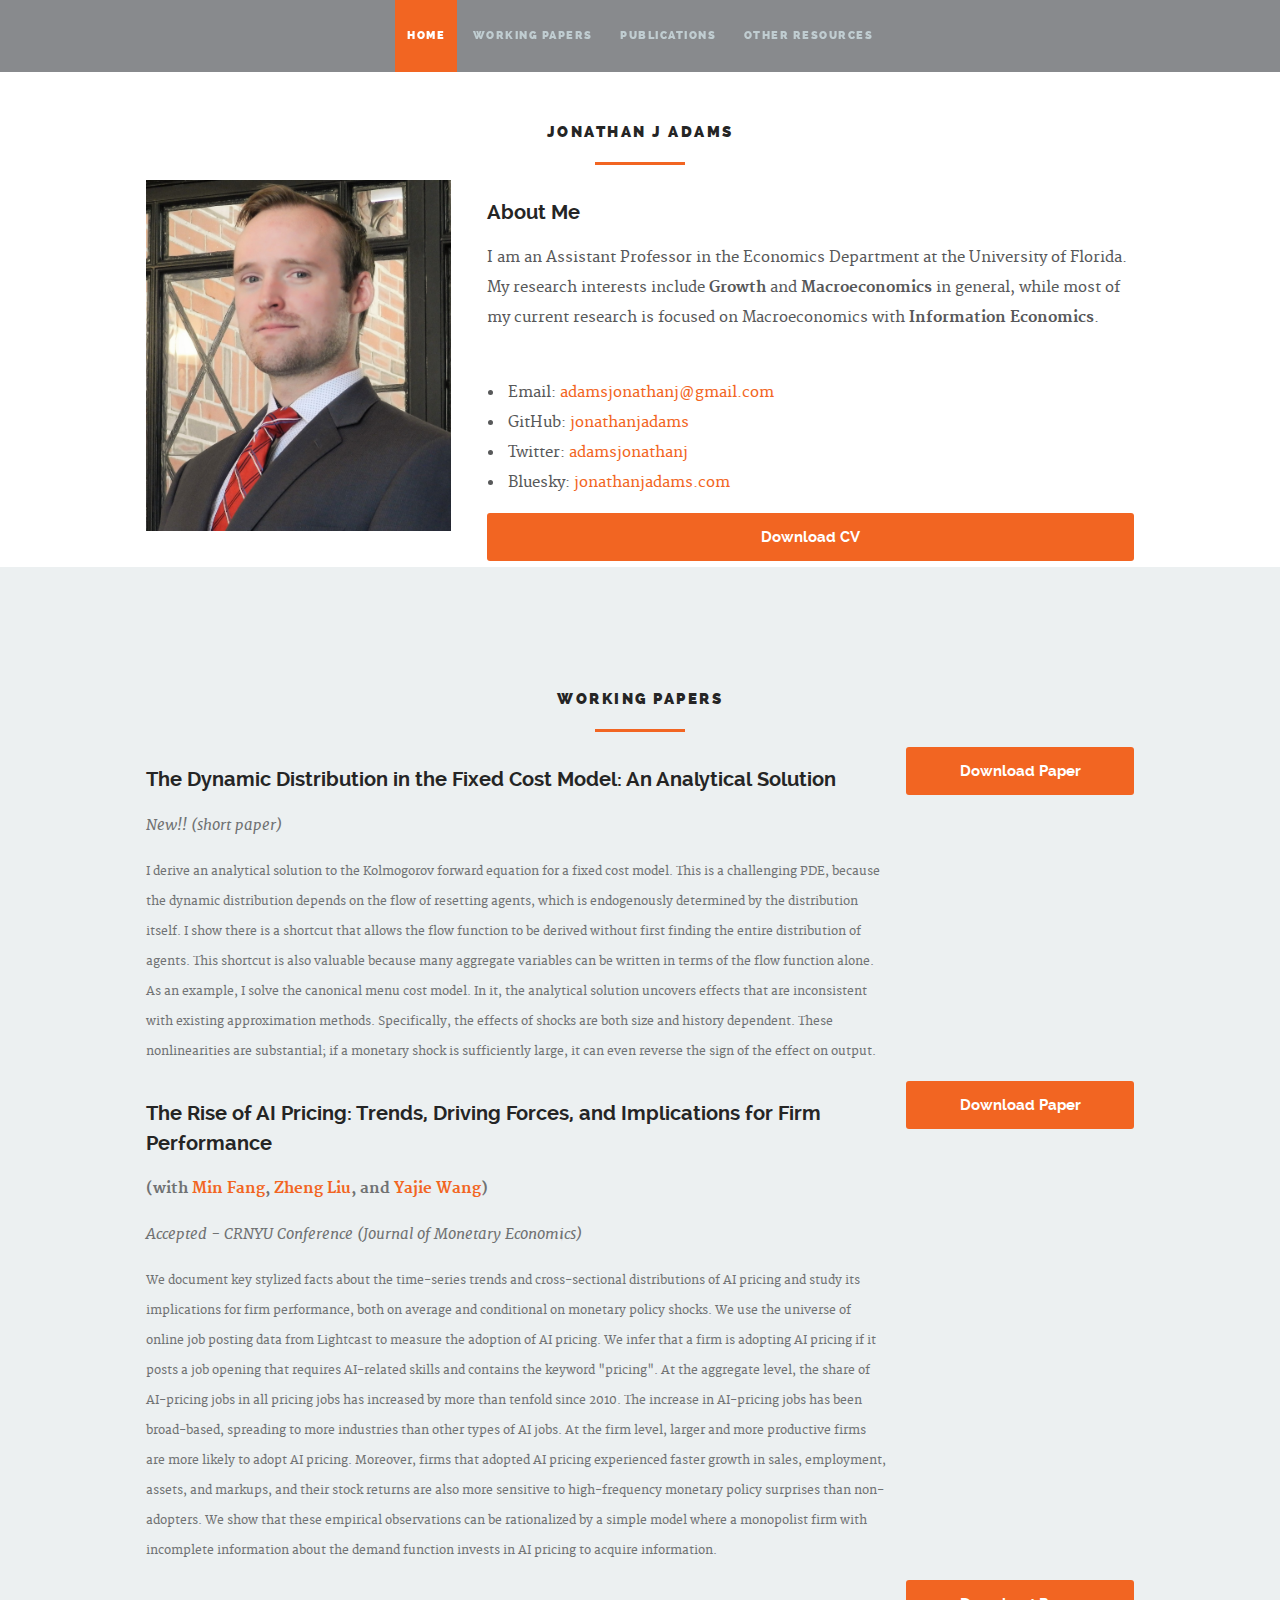
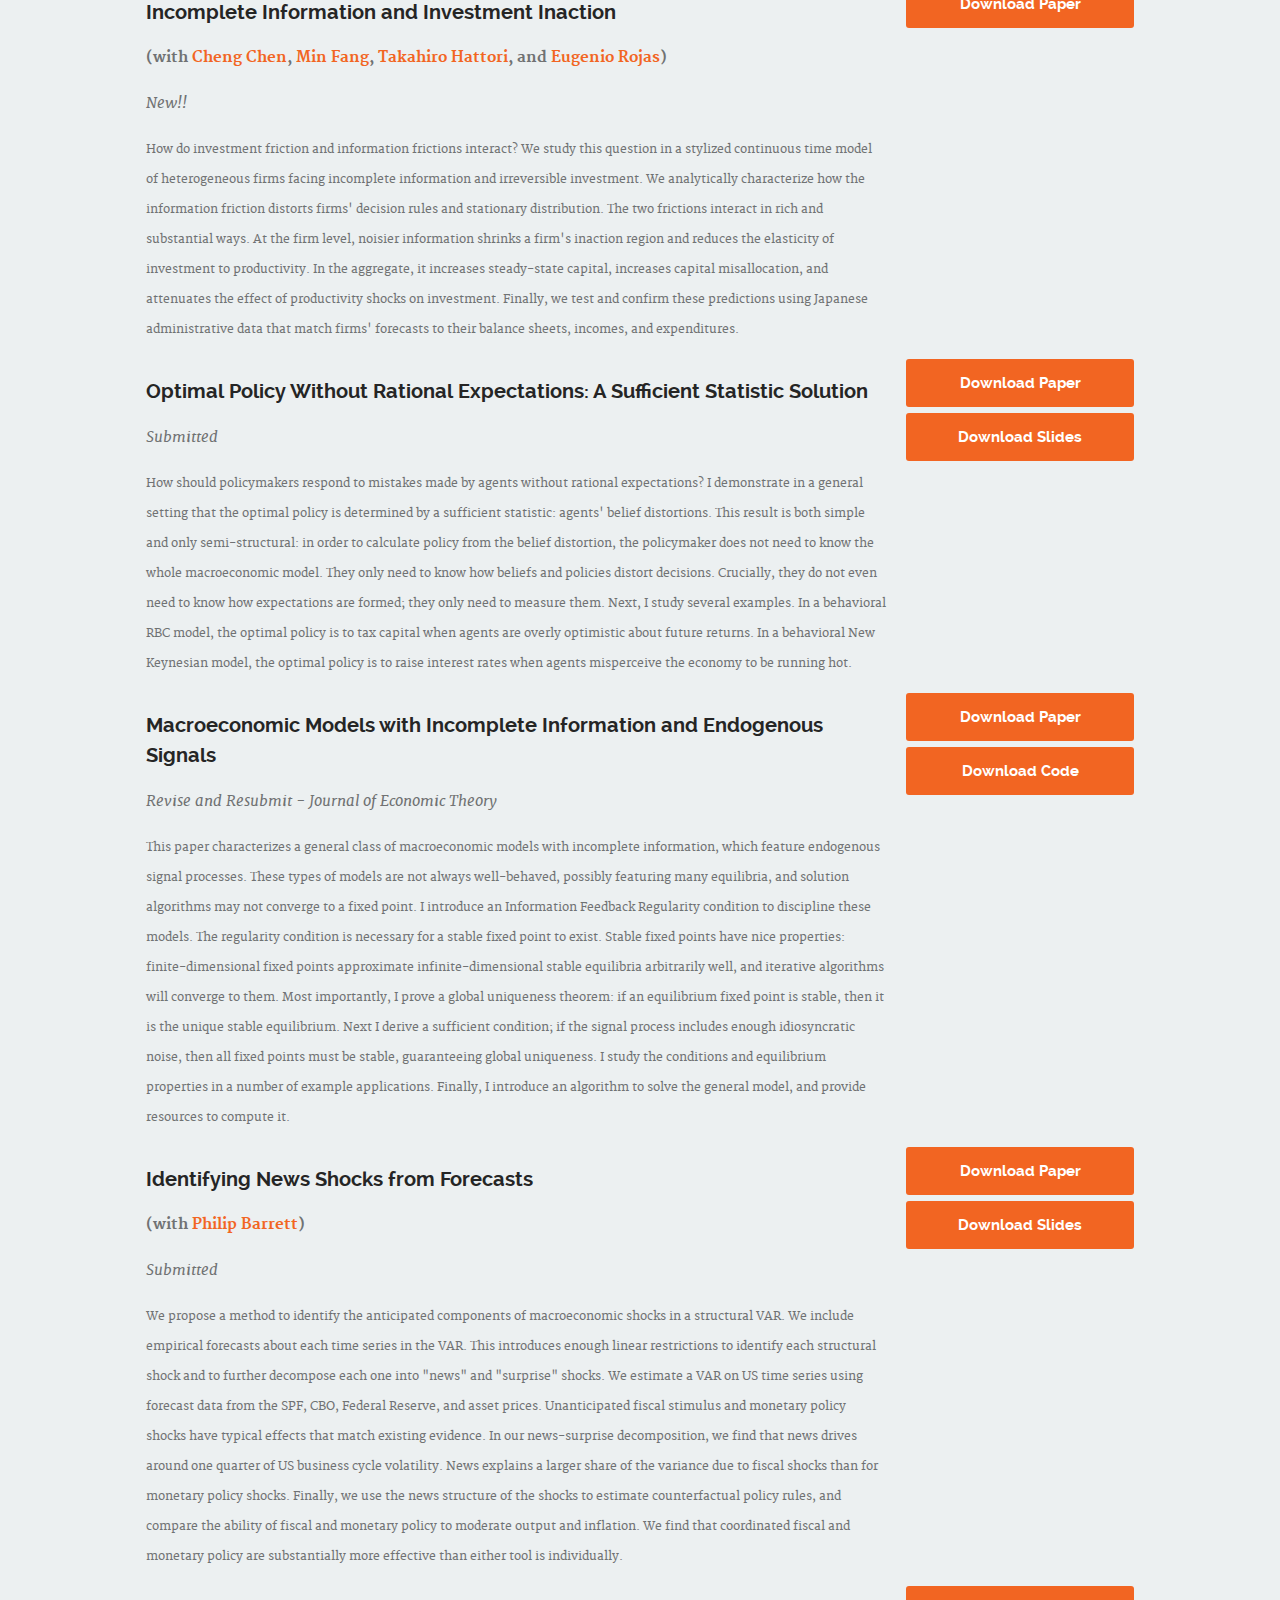
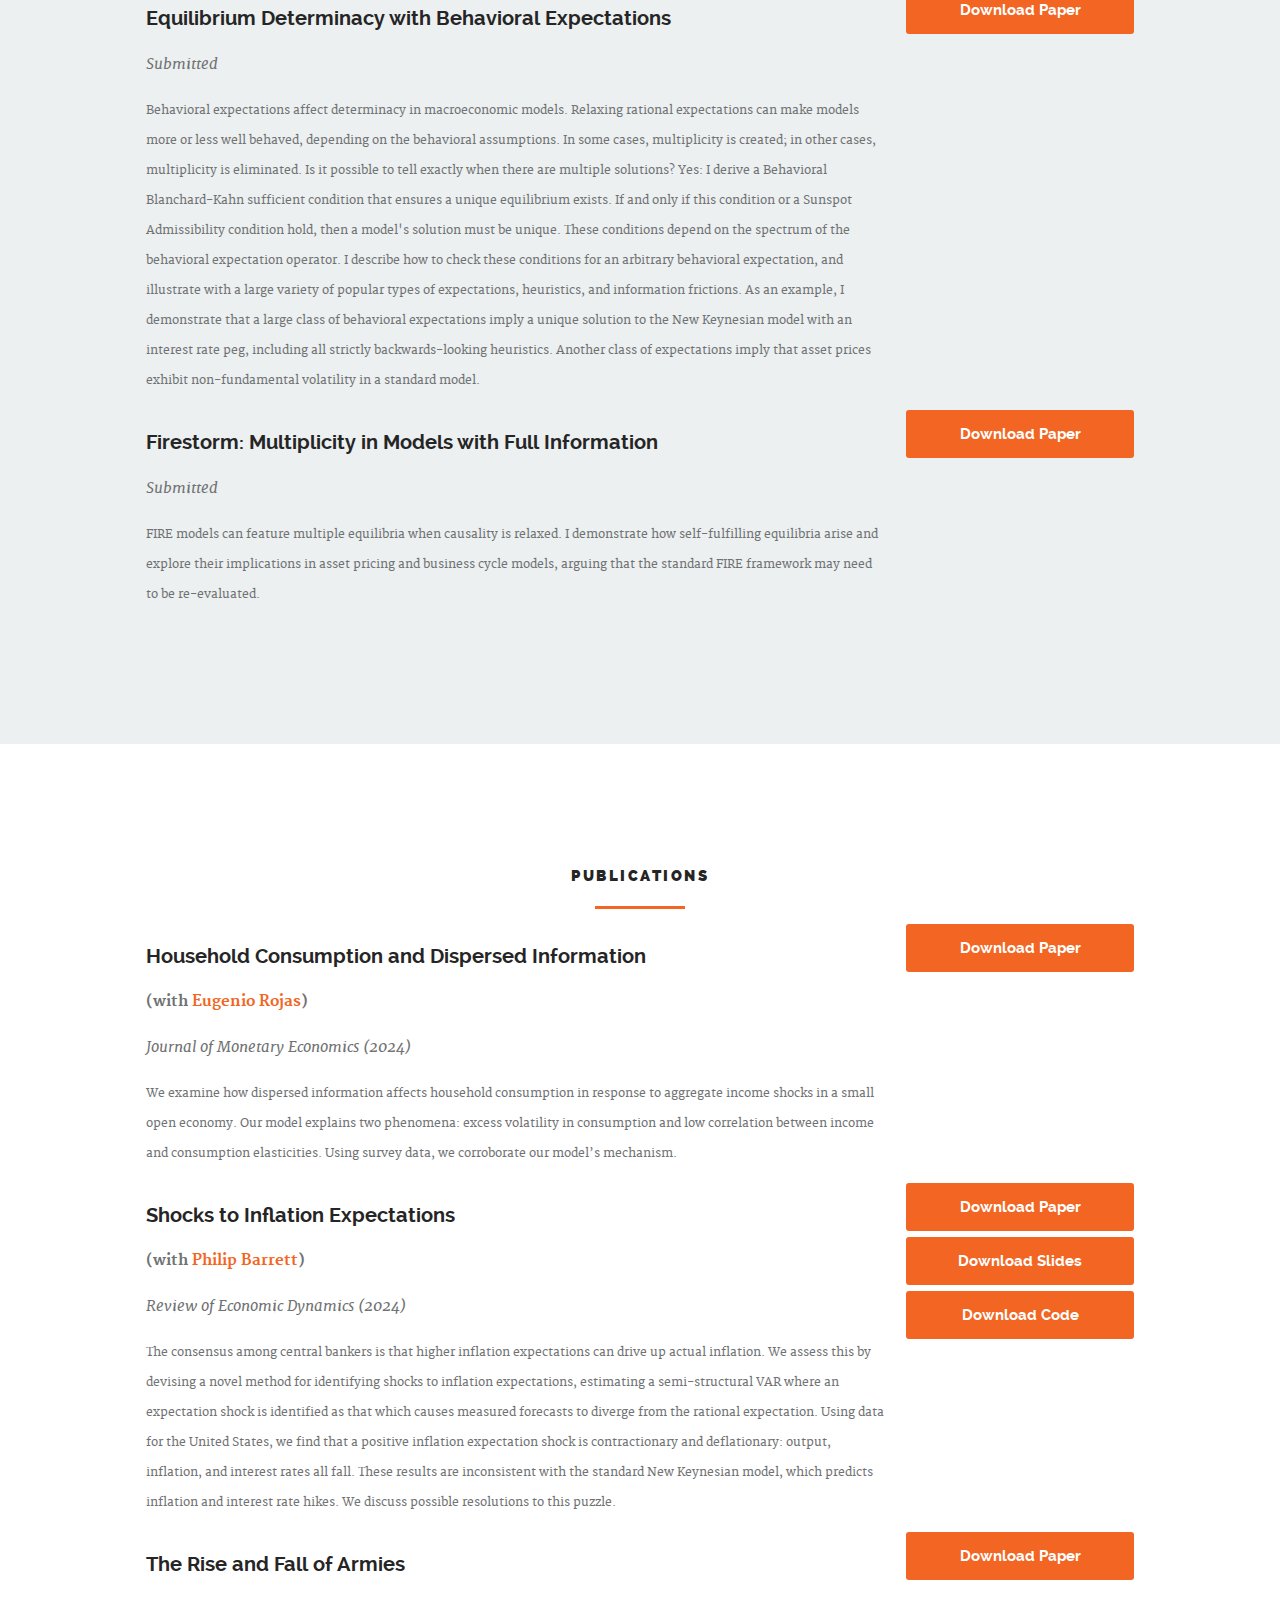
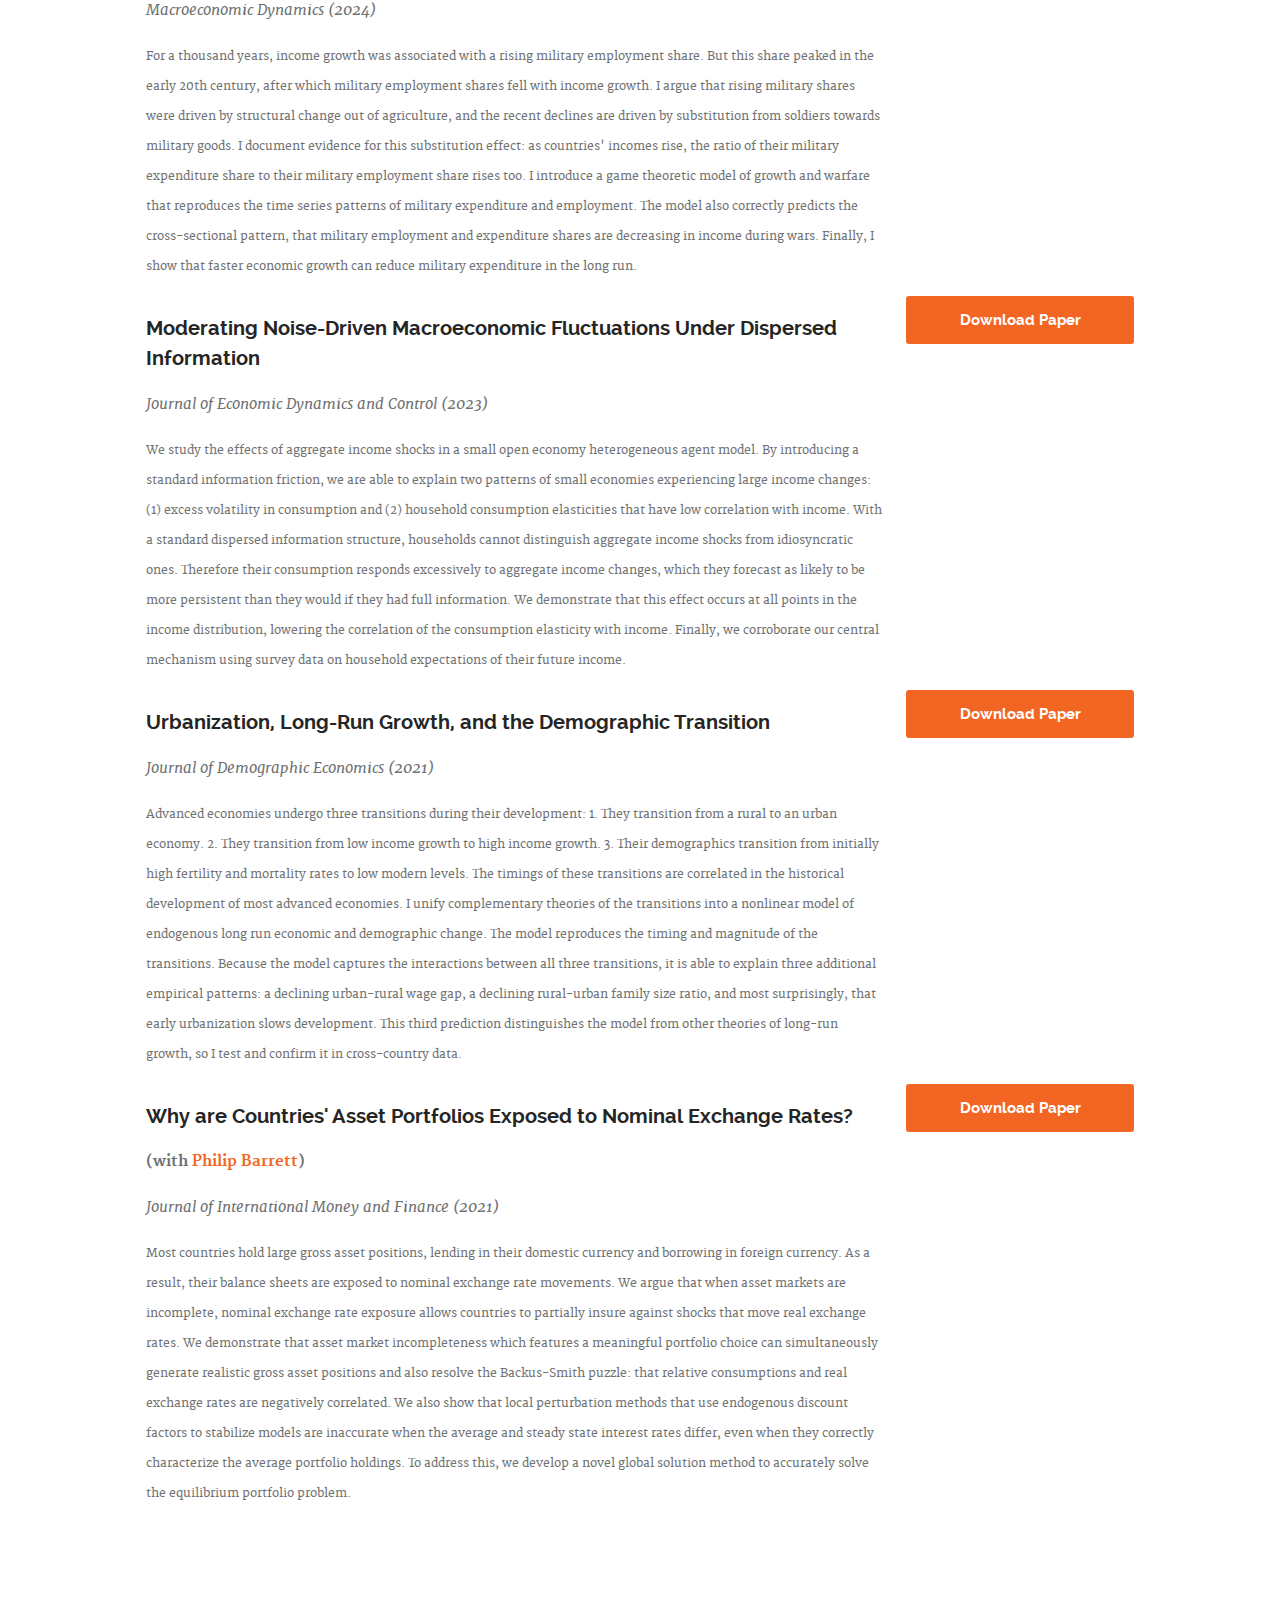
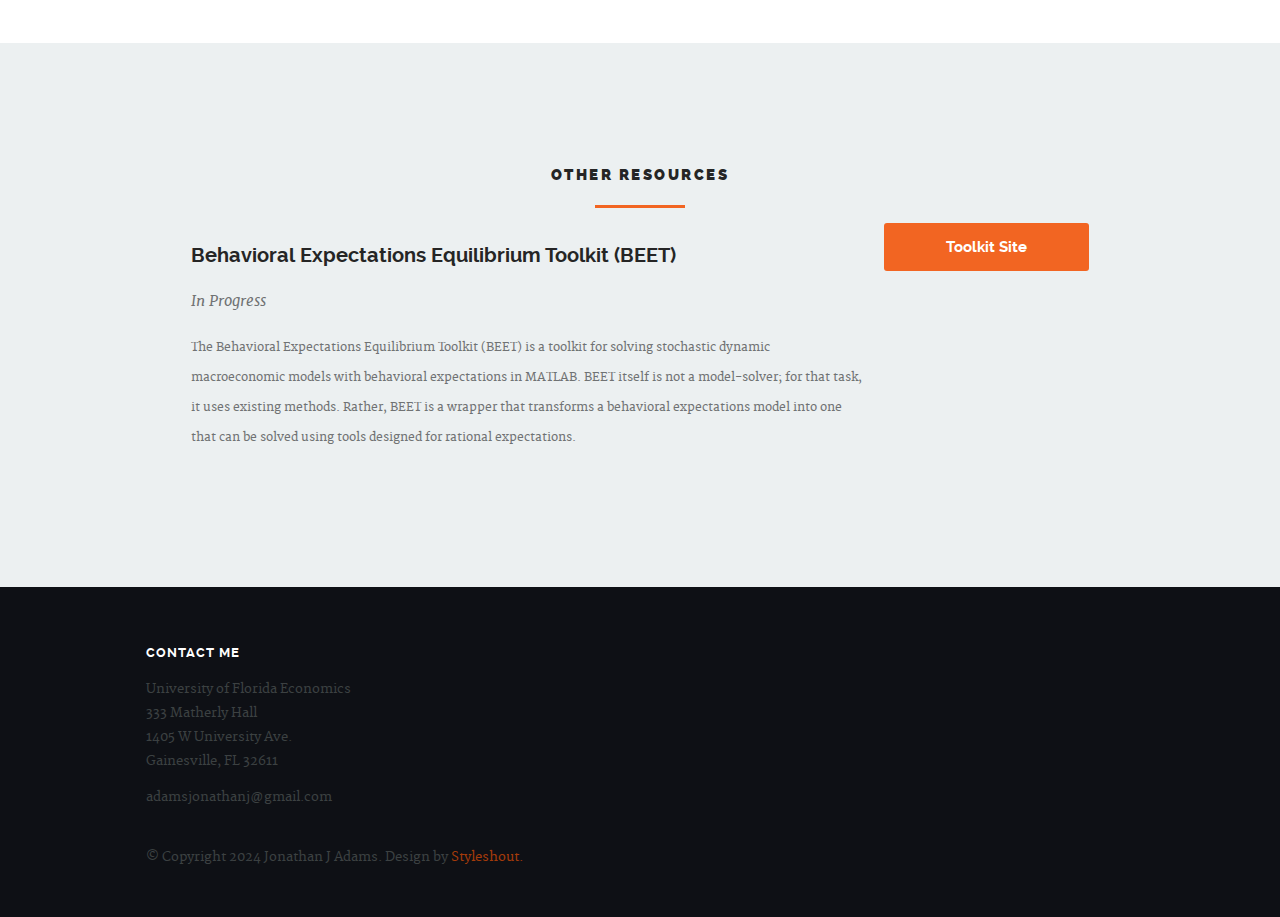
==== index.html @ e6458da8 "Update index.html" ====
<!DOCTYPE html>
<!--[if lt IE 8 ]><html class="no-js ie ie7" lang="en"> <![endif]-->
<!--[if IE 8 ]><html class="no-js ie ie8" lang="en"> <![endif]-->
<!--[if IE 9 ]><html class="no-js ie ie9" lang="en"> <![endif]-->
<!--[if (gte IE 9)|!(IE)]><!--><html class="no-js" lang="en"> <!--<![endif]-->
<head>

<!-- Google Tag Manager -->
<script>(function(w,d,s,l,i){w[l]=w[l]||[];w[l].push({'gtm.start':
new Date().getTime(),event:'gtm.js'});var f=d.getElementsByTagName(s)[0],
j=d.createElement(s),dl=l!='dataLayer'?'&l='+l:'';j.async=true;j.src=
'https://www.googletagmanager.com/gtm.js?id='+i+dl;f.parentNode.insertBefore(j,f);
})(window,document,'script','dataLayer','GTM-PVJXRMP');</script>
<!-- End Google Tag Manager -->
	
   <!--- Basic Page Needs
   ================================================== -->
   <meta charset="utf-8">
	<title>Jonathan J Adams | University of Florida Economics</title>
	<meta name="description" content="Jonathan J Adams is an Assistant Professor of Economics at the University of Florida.">  
	<meta name="author" content="">

   <!-- Mobile Specific Metas
   ================================================== -->
	<meta name="viewport" content="width=device-width, initial-scale=1, maximum-scale=1">

	<!-- CSS
    ================================================== -->
   <link rel="stylesheet" href="css/base.css">
	<link rel="stylesheet" href="css/main.css">
   <link rel="stylesheet" href="css/media-queries.css">         

   <!-- Script
   =================================================== -->
	<script src="js/modernizr.js"></script>

   <!-- Favicons
	=================================================== -->
	<link rel="shortcut icon" href="favicon.png" >

</head>

<body class="homepage">

<!-- Google Tag Manager (noscript) -->
<noscript><iframe src="https://www.googletagmanager.com/ns.html?id=GTM-PVJXRMP"
height="0" width="0" style="display:none;visibility:hidden"></iframe></noscript>
<!-- End Google Tag Manager (noscript) -->

   <div id="preloader"> 
	   <div id="status">
         <img src="images/loader.gif" height="60" width="60" alt="">
         <div class="loader">Loading...</div>
      </div>
   </div>
   
   


   <!-- Header
   =================================================== -->
   <header id="main-header">

   	<div class="row header-inner">

	      <nav id="nav-wrap">         
	         
	         <a class="mobile-btn" href="#nav-wrap" title="Show navigation">
	         	<span class='menu-text'>Show Menu</span>
	         	<span class="menu-icon"></span>
	         </a>
         	<a class="mobile-btn" href="#" title="Hide navigation">
         		<span class='menu-text'>Hide Menu</span>
         		<span class="menu-icon"></span>
         	</a>         

	         <ul id="nav" class="nav">
		         <li><a class="smoothscroll" href="#home">Home</a></li>
	            <li><a class="smoothscroll" href="#workingpapers">Working Papers</a></li>
				<li><a class="smoothscroll" href="#publications">Publications</a></li>
	            <li><a class="smoothscroll" href="#otherresearch">Other Resources</a></li>
	         </ul> 

	      </nav> <!-- /nav-wrap -->	      

	   </div> <!-- /header-inner -->

   </header> 



   <!-- home
   ================================================== -->
   <section id="home">

      <div class="row section-head">

      	<div class="twelve columns">

	         <h1>Jonathan J Adams</h1>

	         <hr />
	      </div>
      </div>

      
      <div class="row otherresearch-content"> 

      	<div class="mob-whole four columns left">

		              <img src="images/seriousphoto.jpg" alt="Hiking Photo">	

      	</div> <!-- /left -->
      	<div class="mob-whole eight columns right">
	     <h3>About Me</h3>	
	         <p>I am an Assistant Professor in the Economics Department at the University of Florida.
			 
			 My research interests include <strong>Growth</strong> and <strong>Macroeconomics</strong> in general, while most of my current research is focused on Macroeconomics with <strong>Information Economics</strong>. <br>
			 <br>
                  <ul>
	                  <li>Email: <a href="mailto:adamsjonathanj@gmail.com">adamsjonathanj@gmail.com</a></li>
			  <li>GitHub: <a href="https://github.com/jonathanjadams">jonathanjadams</a></li>
			  <li>Twitter: <a href="https://x.com/adamsjonathanj">adamsjonathanj</a></li>
			  <li>Bluesky: <a href="https://bsky.app/profile/jonathanjadams.com">jonathanjadams.com</a></li>
                  </ul> 
			 
	         </p>
		  <a class="button primary full-width" href="files/cv.pdf">Download CV</a>

          

      	</div> <!-- /right -->

      </div> <!-- /row -->    

           
   </section> <!-- /home -->


<!-- workingpapers Section ================================================== -->
<section id="workingpapers">

	<div class="row section-head">
		<div class="twelve columns">
			<h1>Working Papers</h1>
			<hr />
		</div>
	</div>
	
	<div class="row otherresearch-content">
		<div class="tab-whole nine columns left">
			<h3>The Dynamic Distribution in the Fixed Cost Model: An Analytical Solution</h3>
			<p><em>New!! (short paper)</em></p>
			<p><absfont>I derive an analytical solution to the Kolmogorov forward equation for a fixed cost model. This is a challenging PDE, because the dynamic distribution depends on the flow of resetting agents, which is endogenously determined by the distribution itself. I show there is a shortcut that allows the flow function to be derived without first finding the entire distribution of agents. This shortcut is also valuable because many aggregate variables can be written in terms of the flow function alone. As an example, I solve the canonical menu cost model. In it, the analytical solution uncovers effects that are inconsistent with existing approximation methods. Specifically, the effects of shocks are both size and history dependent. These nonlinearities are substantial; if a monetary shock is sufficiently large, it can even reverse the sign of the effect on output.
			</absfont></p>
		</div>
		<div class="mob-whole three columns right">
			<a class="button primary full-width" href="files/Fixed cost model solution/fixed_cost_solution.pdf" target="_blank" 
				onClick="ga('send', 'event', { eventCategory: 'download', eventAction: 'fixedcostbutton', eventLabel: 'fixedcostpaper' });">
				Download Paper
			</a>
		</div>
	</div>
	
	
	<div class="row otherresearch-content">
		<div class="tab-whole nine columns left">
			<h3>The Rise of AI Pricing: Trends, Driving Forces, and Implications for Firm Performance</h3>
			<p> <strong>(with <a href="https://www.minfang.info/">Min Fang</a>, <a href="https://sites.google.com/view/zheng-liu/">Zheng Liu</a>, and <a href="https://www.yajiewang.info/">Yajie Wang</a>)</strong></p>
			<p><em>Accepted - CRNYU Conference (Journal of Monetary Economics)</em></p>
			<p><absfont>We document key stylized facts about the time-series trends and cross-sectional distributions of AI pricing and study its implications for firm performance, both on average and conditional on monetary policy shocks. We use the universe of online job posting data from Lightcast to measure the adoption of AI pricing. We infer that a firm is adopting AI pricing if it posts a job opening that requires AI-related skills and contains the keyword "pricing". At the aggregate level, the share of AI-pricing jobs in all pricing jobs has increased by more than tenfold since 2010. The increase in AI-pricing jobs has been broad-based, spreading to more industries than other types of AI jobs. At the firm level, larger and more productive firms are more likely to adopt AI pricing. Moreover, firms that adopted AI pricing experienced faster growth in sales, employment, assets, and markups, and their stock returns are also more sensitive to high-frequency monetary policy surprises than non-adopters.  We show that these empirical observations can be rationalized by a simple model where a monopolist firm with incomplete information about the demand function invests in AI pricing to acquire information.
			</absfont></p>
		</div>
		<div class="mob-whole three columns right">
			<a class="button primary full-width" href="files/Rise of AI Pricing/AI_and_Prices.pdf" target="_blank" 
				onClick="ga('send', 'event', { eventCategory: 'download', eventAction: 'AIPricingbutton', eventLabel: 'AIPricingpaper' });">
				Download Paper
			</a>
		</div>
	</div>
	
	<div class="row otherresearch-content">
		<div class="tab-whole nine columns left">
			<h3>Incomplete Information and Investment Inaction</h3>
			<p> <strong>(with <a href="https://sites.google.com/view/chengchenwebpage">Cheng Chen</a>, <a href="https://www.minfang.info/">Min Fang</a>, <a href="https://sites.google.com/site/hattori0819/research">Takahiro Hattori</a>, and <a href="https://sites.google.com/site/erojasba1/">Eugenio Rojas</a>)</strong></p>
			<p><em>New!!</em></p>
			<p><absfont>How do investment friction and information frictions interact?  We study this question in a stylized continuous time model of heterogeneous firms facing incomplete information and irreversible investment.  We analytically characterize how the information friction distorts firms' decision rules and stationary distribution.  The two frictions interact in rich and substantial ways.  At the firm level, noisier information shrinks a firm's inaction region and reduces the elasticity of investment to productivity. In the aggregate, it increases steady-state capital, increases capital misallocation, and attenuates the effect of productivity shocks on investment. Finally, we test and confirm these predictions using Japanese administrative data that match firms' forecasts to their balance sheets, incomes, and expenditures.
			</absfont></p>
		</div>
		<div class="mob-whole three columns right">
			<a class="button primary full-width" href="files/Incomplete Information and Investment Inaction/Incomplete Information and Investment Inaction.pdf" target="_blank" 
				onClick="ga('send', 'event', { eventCategory: 'download', eventAction: 'IIIIbutton', eventLabel: 'IIIIpaper' });">
				Download Paper
			</a>
		</div>
	</div>
	
	<div class="row otherresearch-content">
		<div class="tab-whole nine columns left">
			<h3>Optimal Policy Without Rational Expectations: A Sufficient Statistic Solution</h3>
			<p><em>Submitted</em></p>
			<p><absfont>How should policymakers respond to mistakes made by agents without rational expectations?  I demonstrate in a general setting that the optimal policy is determined by a sufficient statistic: agents' belief distortions.  This result is both simple and only semi-structural: in order to calculate policy from the belief distortion, the policymaker does not need to know the whole macroeconomic model.  They only need to know how beliefs and policies distort decisions.  Crucially, they do not even need to know how expectations are formed; they only need to measure them. Next, I study several examples.  In a behavioral RBC model, the optimal policy is to tax capital when agents are overly optimistic about future returns.  In a behavioral New Keynesian model, the optimal policy is to raise interest rates when agents misperceive the economy to be running hot.
			</absfont></p>
		</div>
		<div class="mob-whole three columns right">
			<a class="button primary full-width" href="files/Optimal Policy Without Rational Expectations/optimal_policy_without_rational_expectations.pdf" target="_blank" 
				onClick="ga('send', 'event', { eventCategory: 'download', eventAction: 'OPWREbutton', eventLabel: 'OPWREpaper' });">
				Download Paper
			</a>
			<a class="button primary full-width" href="files/Optimal Policy Without Rational Expectations/optimal_policy_without_rational_expectations-slides.pdf" target="_blank" 
				onClick="ga('send', 'event', { eventCategory: 'download', eventAction: 'OPWREbutton', eventLabel: 'OPWREslides' });">
				Download Slides
			</a>
		</div>
	</div>
	
	<div class="row otherresearch-content">
		<div class="tab-whole nine columns left">
			<h3>Macroeconomic Models with Incomplete Information and Endogenous Signals</h3>
			<p><em>Revise and Resubmit - Journal of Economic Theory</em></p>
			<p><absfont>This paper characterizes a general class of macroeconomic models with incomplete information, which feature endogenous signal processes.  These types of models are not always well-behaved, possibly featuring many equilibria, and solution algorithms may not converge to a fixed point. I introduce an Information Feedback Regularity condition to discipline these models.  The regularity condition is necessary for a stable fixed point to exist.  Stable fixed points have nice properties: finite-dimensional fixed points approximate infinite-dimensional stable equilibria arbitrarily well, and iterative algorithms will converge to them.  Most importantly, I prove a global uniqueness theorem: if an equilibrium fixed point is stable, then it is the unique stable equilibrium.  Next I derive a sufficient condition; if the signal process includes enough idiosyncratic noise, then all fixed points must be stable, guaranteeing global uniqueness.  I study the conditions and equilibrium properties in a number of example applications.  Finally, I introduce an algorithm to solve the general model, and provide resources to compute it.
			</absfont></p>
		</div>
		<div class="mob-whole three columns right">
			<a class="button primary full-width" href="files/MMIIES/endoginfo.pdf" target="_blank" 
				onClick="ga('send', 'event', { eventCategory: 'download', eventAction: 'endoginfobutton', eventLabel: 'endoginfopaper' });">
				Download Paper
			</a>
			<a class="button primary full-width" href="https://github.com/jonathanjadams/endogenous-signals" target="_blank">
				Download Code
			</a>
		</div>
	</div>

	<div class="row otherresearch-content">
		<div class="tab-whole nine columns left">
			<h3>Identifying News Shocks from Forecasts </h3>
			<p> <strong>(with <a href="https://sites.google.com/view/philip-barrett/home">Philip Barrett</a>)</strong></p>
			<p><em>Submitted</em></p>
			<p><absfont>We propose a method to identify the anticipated components of macroeconomic shocks in a structural VAR. We include empirical forecasts about each time series in the VAR.  This introduces enough linear restrictions to identify each structural shock and to further decompose each one into "news" and "surprise" shocks.  We estimate a VAR on US time series using forecast data from the SPF, CBO, Federal Reserve, and asset prices.  Unanticipated fiscal stimulus and monetary policy shocks have typical effects that match existing evidence.  In our news-surprise decomposition, we find that news drives around one quarter of US business cycle volatility.  News explains a larger share of the variance due to fiscal shocks than for monetary policy shocks.  Finally, we use the news structure of the shocks to estimate counterfactual policy rules, and compare the ability of fiscal and monetary policy to moderate output and inflation.  We find that coordinated fiscal and monetary policy are substantially more effective than either tool is individually.
			</absfont></p>
		</div>
		<div class="mob-whole three columns right">
			<a class="button primary full-width" href="files/Adams Barrett 4 - News Shocks/adamsbarrett4.pdf" target="_blank" 
				onClick="ga('send', 'event', { eventCategory: 'download', eventAction: 'adamsbarrett4button', eventLabel: 'adamsbarrett4paper' });">
				Download Paper
			</a>
			<a class="button primary full-width" href="files/Adams Barrett 4 - News Shocks/adamsbarrett4.pdf" target="_blank" 
				onClick="ga('send', 'event', { eventCategory: 'download', eventAction: 'adamsbarrett4button', eventLabel: 'adamsbarrett4slides' });">
				Download Slides
			</a>
		</div>
	</div>

	<div class="row otherresearch-content">
		<div class="tab-whole nine columns left">
			<h3>Equilibrium Determinacy with Behavioral Expectations</h3>
			<p><em>Submitted</em></p>
			<p><absfont>Behavioral expectations affect determinacy in macroeconomic models.  Relaxing rational expectations can make models more or less well behaved, depending on the behavioral assumptions.  In some cases, multiplicity is created; in other cases, multiplicity is eliminated.  Is it possible to tell exactly when there are multiple solutions?  Yes: I derive a Behavioral Blanchard-Kahn sufficient condition that ensures a unique equilibrium exists.  If and only if this condition or a Sunspot Admissibility condition hold, then a model's solution must be unique.  These conditions depend on the spectrum of the behavioral expectation operator.  I describe how to check these conditions for an arbitrary behavioral expectation, and illustrate with a large variety of popular types of expectations, heuristics, and information frictions.  As an example, I demonstrate that a large class of behavioral expectations imply a unique solution to the New Keynesian model with an interest rate peg, including all strictly backwards-looking heuristics. Another class of expectations imply that asset prices exhibit non-fundamental volatility in a standard model.
			</absfont></p>
		</div>
		<div class="mob-whole three columns right">
			<a class="button primary full-width" href="files/Determinacy with Behavioral Expectations/behavioraldeterminacy.pdf" target="_blank" 
				onClick="ga('send', 'event', { eventCategory: 'download', eventAction: 'behavioraldeterminacybutton', eventLabel: 'behavioraldeterminacypaper' });">
				Download Paper
			</a>
		</div>
	</div>

	<div class="row otherresearch-content">
		<div class="tab-whole nine columns left">
			<h3>Firestorm: Multiplicity in Models with Full Information</h3>
			<p><em>Submitted</em></p>
			<p><absfont>FIRE models can feature multiple equilibria when causality is relaxed. I demonstrate how self-fulfilling equilibria arise and explore their implications in asset pricing and business cycle models, arguing that the standard FIRE framework may need to be re-evaluated.</absfont></p>
		</div>
		<div class="mob-whole three columns right">
			<a class="button primary full-width" href="files/Firestorm/firestorm.pdf" target="_blank" 
				onClick="ga('send', 'event', { eventCategory: 'download', eventAction: 'firestormbutton', eventLabel: 'firestormpaper' });">
				Download Paper
			</a>
		</div>
	</div>
</section> <!-- /workingpapers -->

   
   
<!-- Publications Section
================================================== -->
<section id="publications">

<div class="row section-head">
	<div class="twelve columns">
		 <h1>Publications</h1>
		 <hr />
	</div>
</div>

	<div class="row otherresearch-content">
		<div class="tab-whole nine columns left">
			<h3>Household Consumption and Dispersed Information</h3>
			<p> <strong>(with <a href="https://sites.google.com/site/erojasba1/">Eugenio Rojas</a>)</strong></p>
			<p><em>Journal of Monetary Economics (2024) </em></p>
			<p><absfont>We examine how dispersed information affects household consumption in response to aggregate income shocks in a small open economy. Our model explains two phenomena: excess volatility in consumption and low correlation between income and consumption elasticities. Using survey data, we corroborate our model’s mechanism.</absfont></p>
		</div>
		<div class="mob-whole three columns right">
			<a class="button primary full-width" href="files/Adams Rojas 1/adams_rojas_1.pdf" target="_blank" 
				onClick="ga('send', 'event', { eventCategory: 'download', eventAction: 'adamsrojas1button', eventLabel: 'adamsrojas1paper' });">
				Download Paper
			</a>
		</div>
	</div>	

	<div class="row otherresearch-content">
		<div class="tab-whole nine columns left">
			<h3>Shocks to Inflation Expectations</h3>
			<p> <strong>(with <a href="https://sites.google.com/view/philip-barrett/home">Philip Barrett</a>)</strong></p>
			<p><em>Review of Economic Dynamics (2024)</em></p>
			<p><absfont>The consensus among central bankers is that higher inflation expectations can drive up actual inflation. We assess this by devising a novel method for identifying shocks to inflation expectations, estimating a semi-structural VAR where an expectation shock is identified as that which causes measured forecasts to diverge from the rational expectation.  Using data for the United States, we find that a positive inflation expectation shock is contractionary and deflationary: output, inflation, and interest rates all fall. These results are inconsistent with the standard New Keynesian model, which predicts inflation and interest rate hikes.  We discuss possible resolutions to this puzzle.</absfont></p>
		</div>
		<div class="mob-whole three columns right">
			<a class="button primary full-width" href="files/Adams Barrett 3 - Shocks to Inflation Expectations/inflation_sentiments.pdf" target="_blank" 
				onClick="ga('send', 'event', { eventCategory: 'download', eventAction: 'adamsbarrett3button', eventLabel: 'adamsbarrett3paper' });">
				Download Paper
			</a>
			<a class="button primary full-width" href="files/Adams Barrett 3 - Shocks to Inflation Expectations/inflation_sentiments_slides.pdf" target="_blank">
				Download Slides
			</a>
			<a class="button primary full-width" href="https://github.com/jonathanjadams/shocks-to-inflation-expectations" target="_blank">
				Download Code
			</a>
		</div>
	</div>
	
	<div class="row otherresearch-content">
		<div class="tab-whole nine columns left">
			<h3>The Rise and Fall of Armies</h3>
			<p><em>Macroeconomic Dynamics (2024)</em></p>
			<p><absfont>For a thousand years, income growth was associated with a rising military employment share. But this share peaked in the early 20th century, after which military employment shares fell with income growth. I argue that rising military shares were driven by structural change out of agriculture, and the recent declines are driven by substitution from soldiers towards military goods. I document evidence for this substitution effect: as countries' incomes rise, the ratio of their military expenditure share to their military employment share rises too. I introduce a game theoretic model of growth and warfare that reproduces the time series patterns of military expenditure and employment. The model also correctly predicts the cross-sectional pattern, that military employment and expenditure shares are decreasing in income during wars. Finally, I show that faster economic growth can reduce military expenditure in the long run.
			</absfont></p>
		</div>
		<div class="mob-whole three columns right">
			<a class="button primary full-width" href="files/riseandfall.pdf" target="_blank" 
				onClick="ga('send', 'event', { eventCategory: 'download', eventAction: 'riseandfallbutton', eventLabel: 'riseandfallpaper' });">
				Download Paper
			</a>
		</div>
	</div>
	
	<div class="row otherresearch-content"> 
	      	<div class="tab-whole nine columns left">
	      		<h3>Moderating Noise-Driven Macroeconomic Fluctuations Under Dispersed Information</h3>	
				<p> <em> Journal of Economic Dynamics and Control (2023) </em> </p>
			      	<p><absfont>We study the effects of aggregate income shocks in a small open economy heterogeneous agent model.  By introducing a standard information friction, we are able to explain two patterns of small economies experiencing large income changes: (1) excess volatility in consumption and (2) household consumption elasticities that have low correlation with income.  With a standard dispersed information structure, households cannot distinguish aggregate income shocks from idiosyncratic ones.  Therefore their consumption responds excessively to aggregate income changes, which they forecast as likely to be more persistent than they would if they had full information.  We demonstrate that this effect occurs at all points in the income distribution, lowering the correlation of the consumption elasticity with income.   Finally, we corroborate our central mechanism using survey data on household expectations of their future income.
			         </absfont></p>
	      	</div> <!-- /left -->
	      	<div class="mob-whole three columns right">
			<a class="button primary full-width" href="files/Moderating Noise/moderating noise.pdf" target=”_blank” onClick="ga('send', 'event', { eventCategory: 'download', eventAction: 'capitalbubblesbutton', eventLabel: 'capitalbubblespaper'});">Download Paper</a>
	 	</div> <!-- /right -->	
	</div> <!-- /row -->  	   
		  
	<div class="row otherresearch-content"> 
		<div class="tab-whole nine columns left">
			<h3>Urbanization, Long-Run Growth, and the Demographic Transition</h3>
				<p> <em> Journal of Demographic Economics (2021) </em> </p>
			      	<p><absfont>Advanced economies undergo three transitions during their development: 1. They transition from a rural to an urban economy. 2. They transition from low income growth to high income growth. 3. Their demographics transition from initially high fertility and mortality rates to low modern levels.  The timings of these transitions are correlated in the historical development of most advanced economies.  I unify complementary theories of the transitions into a nonlinear model of endogenous long run economic and demographic change.  The model reproduces the timing and magnitude of the transitions.  Because the model captures the interactions between all three transitions, it is able to explain three additional empirical patterns: a declining urban-rural wage gap, a declining rural-urban family size ratio, and most surprisingly, that early urbanization slows development.  This third prediction distinguishes the model from other theories of long-run growth, so I test and confirm it in cross-country data.
			        </absfont></p>
	      	</div> <!-- /left -->
		<div class="mob-whole three columns right">
			<a class="button primary full-width" href="files/JMP/adamsjmp.pdf" target=”_blank” onClick="ga('send', 'event', { eventCategory: 'download', eventAction: 'jmpbutton', eventLabel: 'jobmarketpaper'});">Download Paper</a>
	      	</div> <!-- /right -->
	</div> <!-- /row -->  
	
	<div class="row publications-content"> 
		<div class="tab-whole nine columns left">
			<h3>Why are Countries' Asset Portfolios Exposed to Nominal Exchange Rates?<br>
				</h3>
				<p> <strong>(with <a href="https://sites.google.com/view/philip-barrett/home">Philip Barrett</a>)</strong></p>
				<p> <em> Journal of International Money and Finance (2021) </em> </p>
		      		<p><absfont>Most countries hold large gross asset positions, lending in their domestic currency and borrowing in foreign currency.  As a result, their balance sheets are exposed to nominal exchange rate movements.  We argue that when asset markets are incomplete, nominal exchange rate exposure allows countries to partially insure against shocks that move real exchange rates.  We demonstrate that asset market incompleteness which features a meaningful portfolio choice can simultaneously generate realistic gross asset positions and also resolve the Backus-Smith puzzle: that relative consumptions and real exchange rates are negatively correlated.  We also show that local perturbation methods that use endogenous discount factors to stabilize models are inaccurate when the average and steady state interest rates differ, even when they correctly characterize the average portfolio holdings.  To address this, we develop a  novel global solution method to accurately solve the equilibrium portfolio problem.
		         	</absfont></p>
		</div> <!-- /left -->
	      	<div class="mob-whole three columns right">
			<a class="button primary full-width" href="files/Adams Barrett 1/adamsbarrett.pdf" target=”_blank” onClick="ga('send', 'event', { eventCategory: 'download', eventAction: 'adamsbarrettbutton', eventLabel: 'adamsbarrettpaper'});">Download Paper</a>	 
	      	</div> <!-- /right -->
	</div> <!-- /row -->  
	  
</section> <!-- /publications -->   
	  
   


   <!-- otherresearch Section
   ================================================== -->
<section id="otherresearch">
   	<div class="row section-head">
   		<div class="twelve columns">
			<h1>Other Resources</h1>
	        	<hr />
	      	</div>
      	</div>	  

	<div class="row otherresearch-content"> 
	      	<div class="tab-whole nine columns left">
	      		<h3>Behavioral Expectations Equilibrium Toolkit (BEET)
			<br></h3>	
			<p> <em> In Progress </em> </p>			
		      	<p><absfont>The Behavioral Expectations Equilibrium Toolkit (BEET) is a toolkit for solving stochastic dynamic macroeconomic models with behavioral expectations in MATLAB. BEET itself is not a model-solver; for that task, it uses existing methods. Rather, BEET is a wrapper that transforms a behavioral expectations model into one that can be solved using tools designed for rational expectations.
		         </absfont></p>
	      	</div> <!-- /left -->
      	<div class="mob-whole three columns right">
		<a class="button primary full-width" href="https://github.com/jonathanjadams/BEET" target=”_blank” onClick="ga('send', 'event', { eventCategory: 'download', eventAction: 'BEETbutton', eventLabel: 'BEETgithublink'});">Toolkit Site</a>
	</div> <!-- /right -->
	</div> <!-- /row -->  
	 
</section> <!-- /otherresearch --> 	  
	 
   
   

   <!-- Footer
   ================================================== -->
   <footer>

      <div class="row">       


         <div class="six columns tab-whole right-cols">

            <div class="row">

               <div class="columns">
                  <h3 class="address">Contact Me</h3>
                  <p>
				  University of Florida Economics<br>
                  333 Matherly Hall<br>
				  1405 W University Ave.<br>
                  Gainesville, FL 32611
                  </p>

                  <ul>
                    <li><a href="mailto:adamsjonathanj@gmail.com">adamsjonathanj@gmail.com</a></li>
                  </ul>                  
               </div> <!-- /columns -->             


            </div> <!-- /Row(nested) -->

         </div>

         <p class="copyright">&copy; Copyright 2024 Jonathan J Adams. Design by <a href="http://www.styleshout.com/">Styleshout.</a></p>        

         <div id="go-top">
            <a class="smoothscroll" title="Back to Top" href="#hero"><span>Top</span><i class="fa fa-long-arrow-up"></i></a>
         </div>

      </div> <!-- /row -->

   </footer> <!-- /footer -->


   <!-- Java Script
   ================================================== -->
   <script src="http://ajax.googleapis.com/ajax/libs/jquery/1.10.2/jquery.min.js"></script>
   <script>window.jQuery || document.write('<script src="js/jquery-1.10.2.min.js"><\/script>')</script>
   <script type="text/javascript" src="js/jquery-migrate-1.2.1.min.js"></script>   
   <script src="js/jquery.flexslider.js"></script>
   <script src="js/jquery.fittext.js"></script>
   <script src="js/backstretch.js"></script> 
   <script src="js/waypoints.js"></script>  
   <script src="js/main.js"></script>

</body>
<script>
  (function(i,s,o,g,r,a,m){i['GoogleAnalyticsObject']=r;i[r]=i[r]||function(){
  (i[r].q=i[r].q||[]).push(arguments)},i[r].l=1*new Date();a=s.createElement(o),
  m=s.getElementsByTagName(o)[0];a.async=1;a.src=g;m.parentNode.insertBefore(a,m)
  })(window,document,'script','//www.google-analytics.com/analytics.js','ga');

  ga('create', 'UA-67506188-1', 'auto');
  ga('send', 'pageview');

</script>
</html>
---- css/base.css ----
/* =================================================================== */
/* 
/*  Puremedia v1.0 Base Stylesheet
/*  url:styleshout.com
/*  10-09-2014
/*
/*  ------------------------------------------------------------------ 
  
    TOC: 
    a. Reset
    b. Basic Setup Styles
    c. Typography  
    d. Media
    e. Grid
    f. MISC
  
/* =================================================================== */

/* 
/* a. Reset - normalize.css v3.0.1 | MIT License | git.io/normalize
/* =================================================================== */
html {
	font-family: sans-serif;
	-ms-text-size-adjust: 100%;
	-webkit-text-size-adjust: 100%;
}
body {
	margin: 0;
}
article, aside, details, figcaption, figure, footer, header, hgroup, main, nav, section, summary {
	display: block;
}
audio, canvas, progress, video {
	display: inline-block;
	vertical-align: baseline;
}
audio:not([controls]) {
	display: none;
	height: 0;
}
[hidden], template {
	display: none;
}
a {
	background: transparent;
}
a:active, a:hover {
	outline: 0;
}
abbr[title] {
	border-bottom: 1px dotted;
}
b, strong {
	font-weight: bold;
}
dfn {
	font-style: italic;
}
h1 {
	font-size: 2em;
	margin: 0.67em 0;
}
mark {
	background: #ff0;
	color: #000;
}
small {
	font-size: 80%;
}
sub, sup {
	font-size: 75%;
	line-height: 0;
	position: relative;
	vertical-align: baseline;
}
sup {
	top: -0.5em;
}
sub {
	bottom: -0.25em;
}
img {
	border: 0;
}
svg:not(:root) {
	overflow: hidden;
}
figure {
	margin: 1em 40px;
}
hr {
	-moz-box-sizing: content-box;
	box-sizing: content-box;
	height: 0;
}
pre {
	overflow: auto;
}
code, kbd, pre, samp {
	font-family: monospace, monospace;
	font-size: 1em;
}
button, input, optgroup, select, textarea {
	color: inherit;
	font: inherit;
	margin: 0;
}
button {
	overflow: visible;
}
button, select {
	text-transform: none;
}
button, html input[type="button"], input[type="reset"], input[type="submit"] {
	-webkit-appearance: button;
	cursor: pointer;
}
button[disabled], html input[disabled] {
	cursor: default;
}
button::-moz-focus-inner, input::-moz-focus-inner {
	border: 0;
	padding: 0;
}
input {
	line-height: normal;
}
input[type="checkbox"], input[type="radio"] {
	box-sizing: border-box;
	padding: 0;
}
input[type="number"]::-webkit-inner-spin-button, input[type="number"]::-webkit-outer-spin-button {
	height: auto;
}
input[type="search"] {
	-webkit-appearance: textfield;
	-moz-box-sizing: content-box;
	-webkit-box-sizing: content-box;
	box-sizing: content-box;
}
input[type="search"]::-webkit-search-cancel-button, input[type="search"]::-webkit-search-decoration {
	-webkit-appearance: none;
}
fieldset {
	border: 1px solid #c0c0c0;
	margin: 0 2px;
	padding: 0.35em 0.625em 0.75em;
}
legend {
	border: 0;
	padding: 0;
}
textarea {
	overflow: auto;
}
optgroup {
	font-weight: bold;
}
table {
	border-collapse: collapse;
	border-spacing: 0;
}
td, th {
	padding: 0;
}

/* 
/* b. Basic Setup Styles - Top Elements
/* =================================================================== */
*, *:before, *:after {
	-webkit-box-sizing: border-box;
	-moz-box-sizing: border-box;
	box-sizing: border-box;
}
html {
	-webkit-font-smoothing: antialiased;
	-moz-osx-font-smoothing: grayscale;
	font-size: 62.5%;
}
body {
	font-weight: normal;
	line-height: 1;
	text-rendering: optimizeLegibility;
}

/* 
/* c. Typography
====================================================================== */
div, dl, dt, dd, ul, ol, li, h1, h2, h3, h4, h5, h6, pre, form, p, blockquote, th, td {
	margin: 0;
	padding: 0;
}
h1, h2, h3, h4, h5, h6 {
	text-rendering: optimizeLegibility;
	line-height: 1.2;
}
hr {
	border: solid #ddd;
	border-width: 1px 0 0;
	clear: both;
	margin: 11px 0 24px;
	height: 0;
}
em, i {
	font-style: italic;
	line-height: inherit;
}
strong, b {
	font-weight: bold;
	line-height: inherit;
}
small {
	font-size: 60%;
	line-height: inherit;
}
ul {
	list-style: none;
}
ol {
	list-style: decimal;
}
ol, ul.square, ul.circle, ul.disc {
	margin-left: 17px;
}
ul.square {
	list-style: square;
}
ul.circle {
	list-style: circle;
}
ul.disc {
	list-style: disc;
}
ul li {
	padding-left: 4px;
}
ul ul, ul ol, ol ol, ol ul {
	margin: 3px 0 3px 17px;
}

/* links
---------------------------------------------------------------------- */
a {
	text-decoration: none;
	line-height: inherit;
}
a img {
	border: none;
}
a:focus {
	outline: none;
}
p a, p a:visited {
	line-height: inherit;
}

/* 
/* d. Media
/* =================================================================== */
img, video, embed, object {
	max-width: 100%;
	height: auto;
}
object, embed {
	height: 100%;
}
img {
	-ms-interpolation-mode: bicubic;
}

/* 
/* e. Grid
===================================================================== */
.row {
	width: 94%;
	max-width: 1024px;
	margin: 0 auto;
}
.ie8 .row {
	width: 1024px;
}
.narrow .row {
	max-width: 980px;
}
.row .row {
	width: auto;
	max-width: none;
	margin-left: -18px;
	margin-right: -18px;
}
.row:before, .row:after {
	content: "";
	display: table;
}
.row:after {
	clear: both;
}
.column, .columns, .bgrid {
	position: relative;
	padding: 0 18px;
	min-height: 1px;
	float: left;
}
.column.centered, .columns.centered {
	float: none;
	margin: 0 auto;
}
.row.collapsed > .column, .row.collapsed > .columns, .column.collapsed, .columns.collapsed {
	padding: 0;
}
[class*="column"] + [class*="column"]:last-child {
	float: right;
}
[class*="column"] + [class*="column"].end {
	float: right;
}
.one, .row .one {
	width: 8.33333%;
}
.two, .row .two {
	width: 16.66667%;
}
.three, .row .three {
	width: 25%;
}
.four, .row .four {
	width: 33.33333%;
}
.five, .row .five {
	width: 41.66667%;
}
.six, .row .six {
	width: 50%;
}
.seven, .row .seven {
	width: 58.33333%;
}
.eight, .row .eight {
	width: 66.66667%;
}
.nine, .row .nine {
	width: 75%;
}
.ten .row .ten {
	width: 83.33333%;
}
.eleven, .row .eleven {
	width: 91.66667%;
}
.twelve, .row .twelve {
	width: 100%;
}

/* tablets
--------------------------------------------------------------- */
@media screen and (max-width:768px) {
	.row {
		width: auto;
		padding-left: 30px;
		padding-right: 30px;
	}
	.row .row {
		padding-left: 0;
		padding-right: 0;
		margin-left: -15px;
		margin-right: -15px;
	}
	.column, .columns {
		padding: 0 15px;
	}
	.tab-fourth, .row .tab-fourth {
		width: 25%;
	}
	.tab-third, .row .tab-third {
		width: 33.33333%;
	}
	.tab-half, .row .tab-half {
		width: 50%;
	}
	.tab-2thirds, .row .tab-2thirds {
		width: 66.66667%;
	}
	.tab-3fourths, .row .tab-3fourths {
		width: 75%;
	}
	.tab-whole, .row .tab-whole {
		width: 100%;
	}
}

/* mobile
--------------------------------------------------------------- */
@media screen and (max-width:600px) {
	.row {
		padding-left: 25px;
		padding-right: 25px;
	}
	.row .row {
		margin-left: -10px;
		margin-right: -10px;
	}
	.column, .columns {
		padding: 0 10px;
	}
	.mob-fourth, .row .mob-fourth {
		width: 25%;
	}
	.mob-half, .row .mob-half {
		width: 50%;
	}
	.mob-3fourths, .row .mob-3fourths {
		width: 75%;
	}
	.mob-whole, .row .mob-whole {
		width: 100%;
	}
}

/* small mobile devices
--------------------------------------------------------------- */
@media screen and (max-width:400px) {
	.row {
		padding-left: 30px;
		padding-right: 30px;
	}
	.row .row {
		padding-left: 0;
		padding-right: 0;
		margin-left: 0;
		margin-right: 0;
	}
	.column, .columns {
		width: auto !important;
		float: none !important;
		margin-left: 0;
		margin-right: 0;
		clear: both;
		padding: 0;
	}
	[class*="column"] + [class*="column"]:last-child {
		float: none;
	}
}

/* larger screens
--------------------------------------------------------------- */
@media screen and (min-width:1200px) {
	.wide .wrap {
		max-width: 1180px;
	}
}


/* block grids
--------------------------------------------------------------- */
.bgrid-sixth .bgrid {
	width: 16.66667%;
}
.bgrid-fourth .bgrid {
	width: 25%;
}
.bgrid-third .bgrid {
	width: 33.33333%;
}
.bgrid-half .bgrid {
	width: 50%;
}
.bgrid {
	padding: 0;
}

/* Clearing for block grid columns. Allows columns with
different heights to align properly. */
.first {
	clear: both;
}

/* first column in large(default) screen - for IE8 */
.bgrid-sixth .bgrid:nth-child(6n+1), .bgrid-fourth .bgrid:nth-child(4n+1), .bgrid-third .bgrid:nth-child(3n+1), .bgrid-half .bgrid:nth-child(2n+1) {
	clear: both;
}

/* smaller screens */
@media screen and (max-width:900px) {
	/* block grids for small screens */
	.s-bgrid-sixth .bgrid {
		width: 16.66667%;
	}
	.s-bgrid-fourth .bgrid {
		width: 25%;
	}
	.s-bgrid-third .bgrid {
		width: 33.33333%;
	}
	.s-bgrid-half .bgrid {
		width: 50%;
	}
	.s-bgrid-whole .bgrid {
		width: 100%;
		clear: both;
	}
	.first, [class*="bgrid-"] .bgrid:nth-child(n) {
		clear: none;
	}
	.s-bgrid-sixth .bgrid:nth-child(6n+1), .s-bgrid-fourth .bgrid:nth-child(4n+1), .s-bgrid-third .bgrid:nth-child(3n+1), .s-bgrid-half .bgrid:nth-child(2n+1) {
		clear: both;
	}
}

/* tablets */
@media screen and (max-width:768px) {
	.tab-bgrid-sixth .bgrid {
		width: 16.66667%;
	}
	.tab-bgrid-fourth .bgrid {
		width: 25%;
	}
	.tab-bgrid-third .bgrid {
		width: 33.33333%;
	}
	.tab-bgrid-half .bgrid {
		width: 50%;
	}
	.tab-bgrid-whole .bgrid {
		width: 100%;
		clear: both;
	}
	.first, [class*="tab-bgrid-"] .bgrid:nth-child(n) {
		clear: none;
	}
	.tab-bgrid-sixth .bgrid:nth-child(6n+1), .tab-bgrid-fourth .bgrid:nth-child(4n+1), .tab-bgrid-third .bgrid:nth-child(3n+1), .tab-bgrid-half .bgrid:nth-child(2n+1) {
		clear: both;
	}
}

/* mobile devices */
@media screen and (max-width:600px) {
	.mob-bgrid-sixth .bgrid {
		width: 16.66667%;
	}
	.mob-bgrid-fourth .bgrid {
		width: 25%;
	}
	.mob-bgrid-third .bgrid {
		width: 33.33333%;
	}
	.mob-bgrid-half .bgrid {
		width: 50%;
	}
	.mob-bgrid-whole .bgrid {
		width: 100%;
		clear: both;
	}
	.first, [class*="mob-bgrid-"] .bgrid:nth-child(n) {
		clear: none;
	}
	.mob-bgrid-sixth .bgrid:nth-child(6n+1), .mob-bgrid-fourth .bgrid:nth-child(4n+1), .mob-bgrid-third .bgrid:nth-child(3n+1), .mob-bgrid-half .bgrid:nth-child(2n+1) {
		clear: both;
	}
}

/* stack on small mobile devices */
@media screen and (max-width:400px) {
	.stack .bgrid {
		width: auto !important;
		float: none !important;
		margin-left: 0;
		margin-right: 0;
		clear: both;
	}
}

/* 
/* f. MISC
===================================================================== */

/* Clearing - (http://nicolasgallagher.com/micro-clearfix-hack/
--------------------------------------------------------------------- */
.group:before, .group:after {
	content: "";
	display: table;
}
.group:after {
	clear: both;
}

/* Misc Helper Styles
--------------------------------------------------------------------- */
.hidden {
	display: none;
}
.remove-bottom {
	margin-bottom: 0;
}
.half-bottom {
	margin-bottom: 15px !important;
}
.add-bottom {
	margin-bottom: 30px !important;
}
.no-border {
	border: none;
}
.text-center {
	text-align: center;
}
.text-left {
	text-align: left;
}
.text-right {
	text-align: right;
}
.pull-left {
	float: left;
}
.pull-right {
	float: right;
}
.align-center {
	margin-left: auto;
	margin-right: auto;
	text-align: center;
}
---- css/main.css ----
/* =================================================================== */
/* 
/*  Puremedia v1.0 Main Stylesheet
/*  url:styleshout.com
/*  10-10-2014
/*
/*  ------------------------------------------------------------------ 

    TOC: 
    a. Webfonts and Iconfonts
    b. Document Setup
    c. Forms  
    d. Preloader
    e. Buttons
    f. Other Components
    g. Header Styles
    h. Content Styles
    i. Footer Styles
    j. Common and shared styles
    k. Hero Section
    l. home Section
    m. jobmarketpaper Section
    n. otherresearch Section
    o. cvandreferences Section
    p. Contact Section
    q. Blog Entry
    r. home Entry

/* =================================================================== */

/* 
/* a. Webfonts and Iconfonts
/* =================================================================== */
@import url("fonts.css");
@import url("font-awesome/css/font-awesome.min.css");
@import url("simple-line-icons/simple-line-icons.css");

/* 
/* b. Document Setup
/* =================================================================== */

/* Body
---------------------------------------------------------------------- */
body {
	background: #0e1015;
	font: 15px/30px "merriweather-regular", serif;
	font-weight: normal;
	color: #575859;
}

/* Links
---------------------------------------------------------------------- */
a, a:visited {
	color: #f26522;
	-moz-transition: all 0.3s ease-in-out;
	-o-transition: all 0.3s ease-in-out;
	-webkit-transition: all 0.3s ease-in-out;
	-ms-transition: all 0.3s ease-in-out;
	transition: all 0.3s ease-in-out;
}
a:hover, a:focus {
	color: black;
}

/* Typography
--------------------------------------------------------------------- */
h1, h2, h3, h4, h5, h6 {
	font-family: "raleway-bold", sans-serif;
	color: #252525;
	font-style: normal;
	text-rendering: optimizeLegibility;
	margin: 18px 0 15px;
}
h1 a, h2 a, h3 a, h4 a, h5 a, h6 a {
	font-weight: inherit;
}
h1 {
	font-size: 30px;
	line-height: 36px;
	margin-top: 0;
	letter-spacing: -1px;
}
h2 {
	font-size: 24px;
	line-height: 30px;
}
h3 {
	font-size: 20px;
	line-height: 30px;
}
h4 {
	font-size: 17px;
	line-height: 30px;
}
h5 {
	font-size: 14px;
	line-height: 30px;
	margin-top: 15px;
	text-transform: uppercase;
	letter-spacing: 1px;
}
h6 {
	font-size: 13px;
	line-height: 30px;
	margin-top: 15px;
	text-transform: uppercase;
	letter-spacing: 1px;
}

p {
	margin: 15px 0 15px 0;
}
p img {
	margin: 0;
}
p.lead {
	font: 17px/33px "merriweather-light", serif;
	color: #707273;
}
/* I added for abstracts: */
absfont {
	font-size: 12px;
	line-height: 16px;
}

em {
	font: 15px/30px "merriweather-italic", serif;
	font-style: normal;
}
strong, b {
	font: 15px/30px "merriweather-bold", serif;
	font-weight: normal;
}
small {
	font-size: 11px;
	line-height: inherit;
}
blockquote {
	margin: 18px 0px;
	padding-left: 40px;
	position: relative;
}
blockquote:before {
	content: "\201C";
	opacity: 0.45;
	font-size: 80px;
	line-height: 0px;
	margin: 0;
	font-family: arial, sans-serif;
	position: absolute;
	top: 30px;
	left: 0;
}
blockquote p {
	font-family: georgia, serif;
	font-style: italic;
	padding: 0;
	font-size: 18px;
	line-height: 30px;
}
blockquote cite {
	display: block;
	font-size: 12px;
	font-style: normal;
	line-height: 18px;
}
blockquote cite:before {
	content: "\2014 \0020";
}
blockquote cite a, blockquote cite a:visited {
	color: #707273;
	border: none;
}
abbr {
	font-family: "merriweather-bold", serif;
	font-variant: small-caps;
	text-transform: lowercase;
	letter-spacing: .5px;
	color: #7d7e80;
}
pre, code {
	font-family: Consolas, "Andale Mono", Courier, "Courier New", monospace;
}
pre {
	white-space: pre;
	white-space: pre-wrap;
	word-wrap: break-word;
}
code {
	padding: 3px;
	background: #ecf0f1;
	color: #707273;
	border-radius: 3px;
}
del {
	text-decoration: line-through;
}
abbr[title], dfn[title] {
	border-bottom: 1px dotted;
	cursor: help;
}
mark {
	background: #FFF49B;
	color: #000;
}
hr {
	border: solid white;
	border-width: 1px 0 0;
	clear: both;
	margin: 23px 0 12px;
	height: 0;
}

/* Lists
--------------------------------------------------------------------- */
ul, ol {
	margin-top: 15px;
	margin-bottom: 15px;
}
ul {
	list-style: disc;
	margin-left: 17px;
}
dl {
	margin: 0 0 15px 0;
}
dt {
	margin: 0;
	color: #f26522;
}
dd {
	margin: 0 0 0 20px;
}

/* Floated Image
--------------------------------------------------------------------- */
img.pull-right {
	margin: 12px 0px 0px 18px;
}
img.pull-left {
	margin: 12px 18px 0px 0px;
}

/* 
/* c. Forms
/* =================================================================== */
form {
	margin-bottom: 24px;
}
fieldset {
	margin: 0 0 24px 0;
	padding: 0;
	border: none;
}
input, button {
	-webkit-font-smoothing: antialiased;
}
input[type="text"], 
input[type="password"], 
input[type="email"], 
textarea, 
select {
	display: block;
	padding: 12px 15px;
	margin: 0 0 12px 0;
	border: 0;
	outline: none;
	vertical-align: middle;
	color: #a3a4a6;
	font-family: "raleway-regular", sans-serif;
	font-size: 14px;
	line-height: 24px;
	border-radius: 3px;
	max-width: 100%;
	background: transparent;
	border: 3px solid #a9aaab;
}
textarea {
	min-height: 162px;
}
input[type="text"]:focus, 
input[type="password"]:focus, 
input[type="email"]:focus, 
textarea:focus {
	background: white;
}
label, legend {
	font: 15px/30px "raleway-bold", sans-serif;
	margin: 12px 0;
	color: #252525;
	display: block;
}
label span, legend span {
	color: #575859;
	font: 15px/30px "merriweather-bold", serif;
}
input[type="checkbox"], input[type="radio"] {
	font-size: 15px;
	color: #575859;
}
input[type="checkbox"] {
	display: inline;
}

/* 
/* d. Preloader
/* =================================================================== */
#preloader {
	position: fixed;
	top: 0;
	left: 0;
	right: 0;
	bottom: 0;
	background: #12151b;
	z-index: 99999;
	height: 100%;
}
.no-js #preloader {
	display: none;
}

#status {
	position: absolute;
	left: 50%;
	top: 50%;
	width: 60px;
	height: 60px;
	margin: -30px 0 0 -30px;
	padding: 0;
}
#status img {
	display: none;
}

.loader {
	margin: 0 auto;
	font-size: 10px;
	position: relative;
	text-indent: -9999em;
	border-top: 1.1em solid rgba(255, 255, 255, 0.2);
	border-right: 1.1em solid rgba(255, 255, 255, 0.2);
	border-bottom: 1.1em solid rgba(255, 255, 255, 0.2);
	border-left: 1.1em solid #f26522;
	-webkit-animation: load 1.1s infinite linear;
	animation: load 1.1s infinite linear;
}
.loader, .loader:after {
	border-radius: 50%;
	width: 60px;
	height: 60px;
}
@-webkit-keyframes load {
	0% {
		-webkit-transform: rotate(0deg);
		transform: rotate(0deg);
	}
	100% {
		-webkit-transform: rotate(360deg);
		transform: rotate(360deg);
	}
}
@keyframes load {
	0% {
		-webkit-transform: rotate(0deg);
		transform: rotate(0deg);
	}
	100% {
		-webkit-transform: rotate(360deg);
		transform: rotate(360deg);
	}
}

/* for ie8 */
.ie8 #status img {
	display: block;
}
.ie8 .loader {
	display: none;
}


/* 
/* e. Buttons
/* =================================================================== */
.button, 
.button:visited, 
button, 
input[type="submit"], 
input[type="reset"], 
input[type="button"] {
	display: inline-block;
	font: 15px/30px "raleway-bold", sans-serif;
	padding: 9px 16px;
	margin: 0 3px 6px 0;
	background: #818fab;
	color: white;
	text-decoration: none;
	cursor: pointer;
	height: auto;
	text-align: center;
	border: none;
	border-radius: 3px;
	-webkit-appearance: none;
	-webkit-font-smoothing: inherit;	
	-moz-transition: all 0.3s ease-in-out;
	-o-transition: all 0.3s ease-in-out;
	-webkit-transition: all 0.3s ease-in-out;
	-ms-transition: all 0.3s ease-in-out;
	transition: all 0.3s ease-in-out;
}
.button:hover, 
button:hover, 
input[type="submit"]:hover, 
input[type="reset"]:hover, 
input[type="button"]:hover {
	background: #647495;
	color: white;
}
.button.primary, button.primary {
	background: #f26522;
}
.button.primary:hover, button.primary:hover {
	background: #e3520d;
}
button.medium, .button.medium {
	font: 15px/30px "raleway-bold", sans-serif;
	padding: 12px 18px !important;
}
button.large, .button.large {
	font: 15px/30px "raleway-bold", sans-serif;
	padding: 15px 20px !important;
}
button.round, .button.round {
	padding-left: 20px !important;
	padding-right: 20px !important;
	border-radius: 1000px;
	background-clip: padding-box;
}
button.stroke, .button.stroke {
	background: transparent !important;
	border: 3px solid transparent;
}
button.full-width, .button.full-width {
	width: 100%;
	margin-right: 0;
}

.button.pink {
	background: #ffadcb;
}
.button.pink:hover {
	background: #ff94bb;
}
.button.blue {
	background: #72bbf0;
}
.button.blue:hover {
	background: #5bb0ee;
}
.button.black {
	background: #2e3236;
}
.button.black:hover {
	background: #222528;
}
.button.yellow {
	background: #ffd900;
}
.button.yellow:hover {
	background: #f0cc00;
}
.button.red {
	background: #ff6163;
}
.button.red:hover {
	background: #ff474a;
}
.button.green {
	background: #9bc724;
}
.button.green:hover {
	background: #8ab120;
}
.button.grey {
	background: #8d8e91;
}
.button.grey:hover {
	background: #808184;
}
.button.purple {
	background: #b482c9;
}
.button.purple:hover {
	background: #a970c1;
}
.button.orange {
	background: #f5731c;
}
.button.orange:hover {
	background-color: #ed650a;
}
.button.stroke.pink {
	border-color: #ffadcb;
	color: #ffadcb;
}
.button.stroke.pink:hover {
	background: #ffadcb !important;
	color: #fff;
}
.button.stroke.blue {
	border-color: #72bbf0;
	color: #72bbf0;
}
.button.stroke.blue:hover {
	background: #72bbf0 !important;
	color: #fff;
}
.button.stroke.black {
	border-color: #2e3236;
	color: #2e3236;
}
.button.stroke.black:hover {
	background: #2e3236 !important;
	color: #fff;
}
.button.stroke.yellow {
	border-color: #ffd900;
	color: #ffd900;
}
.button.stroke.yellow:hover {
	background: #ffd900 !important;
	color: #fff;
}
.button.stroke.red {
	border-color: #ff6163;
	color: #ff6163;
}
.button.stroke.red:hover {
	background: #ff6163 !important;
	color: #fff;
}
.button.stroke.green {
	border-color: #9bc724;
	color: #9bc724;
}
.button.stroke.green:hover {
	background: #9bc724 !important;
	color: #fff;
}
.button.stroke.grey {
	border-color: #8d8e91;
	color: #8d8e91;
}
.button.stroke.grey:hover {
	background: #8d8e91 !important;
	color: #fff;
}
.button.stroke.purple {
	border-color: #b482c9;
	color: #b482c9;
}
.button.stroke.purple:hover {
	background: #b482c9 !important;
	color: #fff;
}
.button.stroke.orange {
	border-color: #f5731c;
	color: #f5731c;
}
.button.stroke.orange:hover {
	background: #f5731c !important;
	color: #fff;
}
button::-moz-focus-inner, input::-moz-focus-inner {
	border: 0;
	padding: 0;
}


/* 
/* f. Other Components
/* ================================================================== */

/* Alert Boxes
/* ------------------------------------------------------------------ */
.alert-box {
	padding: 21px 40px 21px 30px;
	position: relative;
	margin-bottom: 24px;
	border-radius: 3px;
	background-clip: padding-box;
	font-family: "raleway-semibold", sans-serif;
}
.error {
	background-color: #ffd1d2;
	color: #e65153;
}
.success {
	background-color: #c8e675;
	color: #758c36;
}
.info {
	background-color: #d7ecfb;
	color: #4a95cc;
}
.notice {
	background-color: #fff099;
	color: #c16527;
}
.close {
	position: absolute;
	right: 18px;
	top: 18px;
	cursor: pointer;
}

/* Drop Cap
/* ------------------------------------------------------------------ */
.drop-cap:first-letter {
	float: left;
	margin: 0;
	padding: 14px 6px 0 0;
	font-size: 84px;
	font-family: "raleway-bold", sans-serif;
	line-height: 60px;
	text-indent: 0;
	background: transparent;
	color: inherit;
}

/* Line Definition Style Markup
/* ------------------------------------------------------------------ */
.lining dt, .lining dd {
	display: inline;
	margin: 0;
}
.lining dt + dt:before, .lining dd + dt:before {
	content: "\A";
	white-space: pre;
}
.lining dd + dd:before {
	content: ", ";
}
.lining dd + dd:before {
	content: ", ";
}
.lining dd:before {
	content: ":";
	margin-left: -0.2em;
}

/* Dictionary Definition Style Markup
/* ------------------------------------------------------------------ */
.dictionary-style dt {
	display: inline;
	counter-reset: definitions;
}
.dictionary-style dt + dt:before {
	content: ", ";
	margin-left: -0.2em;
}
.dictionary-style dd {
	display: block;
	counter-increment: definitions;
}
.dictionary-style dd:before {
	content: counter(definitions, decimal) ". ";
}

/* 
/*  Pull Quotes Markup
/*

<aside class="pull-quote">
<blockquote>
<p></p>
</blockquote>
</aside>

/*
/* --------------------------------------------------------------------- */
.pull-quote {
	position: relative;
	padding: 18px 30px 18px 0px;
}
.pull-quote:before, .pull-quote:after {
	height: 1em;
	opacity: 0.45;
	position: absolute;
	font-size: 80px;
	font-family: Arial, Sans-Serif;
}
.pull-quote:before {
	content: "\201C";
	top: 33px;
	left: 0;
}
.pull-quote:after {
	content: '\201D';
	bottom: -33px;
	right: 0;
}
.pull-quote blockquote {
	margin: 0;
}
.pull-quote blockquote:before {
	content: none;
}

/* 
/*  Stats Tab Markup

<ul class="stats-tabs">
<li><a href="#">[value]<em>[name]</em></a></li>
</ul>


/*
/* --------------------------------------------------------------------- */
.stats-tabs {
	padding: 0;
	margin: 24px 0;
}
.stats-tabs li {
	display: inline-block;
	margin: 0 10px 18px 0;
	padding: 0 10px 0 0;
	border-right: 1px solid #ccc;
}
.stats-tabs li:last-child {
	margin: 0;
	padding: 0;
	border: none;
}
.stats-tabs li a {
	display: inline-block;
	font-size: 24px;
	font-family: "raleway-bold", sans-serif;
	border: none;
	color: #252525;
}
.stats-tabs li a:hover {
	color: #f26522;
}
.stats-tabs li a em {
	display: block;
	margin: 6px 0 0 0;
	font-size: 14px;
	font-family: "raleway-regular", sans-serif;
	color: #7d7e80;
}

/* Pagination
/* ------------------------------------------------------------------ */
.pagination {
	margin: 30px auto;
	text-align: center;
}
.pagination ul li {
	display: inline-block;
	margin: 0;
	padding: 0;
}
.pagination .page-numbers {
	font: 15px/24px "raleway-bold", sans-serif;
	display: inline-block;
	padding: 6px 12px;
	height: 36px;
	margin-right: 3px;
	margin-bottom: 6px;
	color: #707273;
	background-color: #dde4e6;
	-moz-transition: all 0.3s ease-in-out;
	-o-transition: all 0.3s ease-in-out;
	-webkit-transition: all 0.3s ease-in-out;
	-ms-transition: all 0.3s ease-in-out;
	transition: all 0.3s ease-in-out;
	border-radius: 3px;
	background-clip: padding-box;
}
.pagination .page-numbers:hover {
	background: #94aab0;
	color: white;
}
.pagination .current, .pagination .current:hover {
	background-color: #f26522;
	color: white;
}
.pagination .inactive, .pagination .inactive:hover {
	background-color: #ecf0f1;
	color: #a3a4a6;
}

/* 
/* g. Header Styles
/* =================================================================== */
header {
	height: 72px;
	width: 100%;
	position: fixed;
	left: 0;
	top: 0;
	z-index: 990;
	text-align: center;
	background: #12151B;
	background: rgba(18, 21, 27, 0.5);
	-moz-transition: background 0.5s ease-in-out;
	-o-transition: background 0.5s ease-in-out;
	-webkit-transition: background 0.5s ease-in-out;
	-ms-transition: background 0.5s ease-in-out;
	transition: background 0.5s ease-in-out;
}
header .logo {
	display: inline-block;
	vertical-align: middle;
	margin: 0;
	padding: 0;
	margin-right: 15px;

	/* add position relative since z-index only applies to
	elements that have been given an explicit position */
	position: relative;
	z-index: 992;
}
header .logo a {
	display: block;
	margin: 0 20px 0 0;
	padding: 0;
	border: none;
	outline: none;
	font: 0/0 a;
	text-shadow: none;
	color: transparent;
	width: 126px;
	height: 12px;
	background-repeat: no-repeat;
	background-position: 0 0;
	background-image: url("../images/logo.png");
}
@media (-webkit-min-device-pixel-ratio:2), (min-resolution:192dpi) {
	header .logo a {
		background-image: url("../images/logo-@2x.png");
		-webkit-background-size: 126px 12px;
		-moz-background-size: 126px 12px;
		background-size: 126px 12px;
	}
}
.opaque {
	background: #12151b;
}

/* primary navigation
--------------------------------------------------------------------- */
#nav-wrap, #nav-wrap ul, #nav-wrap li, #nav-wrap a {
	margin: 0;
	padding: 0;
	border: none;
	outline: none;
}

/* nav-wrap */
#nav-wrap {
	font: 11px "raleway-heavy", sans-serif;
	text-transform: uppercase;
	letter-spacing: 1.5px;
	display: inline-block;
}

/* hide toggle button */
#nav-wrap > a {
	display: none;
}
ul#nav {
	min-height: 72px;
	width: auto; 

	/* left align the menu */
	text-align: left;
}
ul#nav li {
	position: relative;
	list-style: none;
	height: 72px;
	display: inline-block;
}
ul#nav li a {
	display: inline-block;
	padding: 17px 12px;
	line-height: 38px;
	text-decoration: none;
	color: #c0cdd1;
	-moz-transition: all 0.2s ease-in-out;
	-o-transition: all 0.2s ease-in-out;
	-webkit-transition: all 0.2s ease-in-out;
	-ms-transition: all 0.2s ease-in-out;
	transition: all 0.2s ease-in-out;
}
ul#nav li a:hover {
	color: white;
}
ul#nav li a:active {
	background-color: transparent !important;
}
ul#nav li.current a {
	background: #f26522;
	color: white;
}


/* 
/* h. Content Styles
/* =================================================================== */

#content {
	background: white;
	padding-top: 66px;
	padding-bottom: 102px;
}
#content #main {
	padding-top: 6px;
}
#content #sidebar {
	padding-top: 12px;
	padding-left: 30px;
}


/* sibebar styles
-------------------------------------------------------------------- */
#sidebar h5 {
	font: 14px/24px "raleway-heavy", sans-serif;
	text-transform: uppercase;
	letter-spacing: 1px;
	margin-top: 0;
}
#sidebar .widget {
	margin-bottom: 15px;
}

/* search */
#sidebar .widget_search {
	padding-top: 0;
	margin-bottom: 24px;
}
#sidebar .widget_search h5 {
	display: none;
}
#sidebar .widget_search form {
	position: relative;
	margin: 0;
}
#sidebar .widget_search .text-search {
	padding-right: 40px;
	width: 100%;
	min-width: 150px;
	border-radius: 3px;
	background: white;
}
#sidebar .widget_search .submit-search {
	display: none;
}

/* link list */
#sidebar .widget_categories ul {
	margin-top: 15px;
	margin-bottom: 18px;
}
#sidebar .link-list {
	padding: 0;
	margin: 15px 10px 24px 0;
	list-style: none;
}
#sidebar .link-list li {
	font: 14px/24px "merriweather-regular", sans-serif;
	padding: 8px 0 8px 3px;
	margin: 0;
}
#sidebar .link-list li a {
	color: #7d7e80;
}
#sidebar .link-list li a:hover {
	color: #f26522;
}

/* tag cloud */
#sidebar .tagcloud {
	margin: 18px 0 24px -12px;
	padding: 0;
	font-size: 17px;
}
#sidebar .tagcloud a {
	font: 12px/24px "raleway-heavy", sans-serif !important;
	display: inline-block;
	float: left;
	margin: 0 0 12px 12px;
	padding: 6px 15px;
	position: relative;
	text-transform: uppercase;
	letter-spacing: 1px;
	border-radius: 3px;
	background: #ecf0f1;
	text-decoration: none;
	letter-spacing: .5px;
	color: #707273;
	-moz-transition: all 0.2s ease-in-out;
	-o-transition: all 0.2s ease-in-out;
	-webkit-transition: all 0.2s ease-in-out;
	-ms-transition: all 0.2s ease-in-out;
	transition: all 0.2s ease-in-out;
}
#sidebar .tagcloud a:hover {
	color: white;
	background: #f26522;
}

/* photostream */
#sidebar .photostream {
	list-style: none;
	margin: 15px 0 24px -15px;
	padding: 0;
	overflow: hidden;
}
#sidebar .photostream li {
	display: inline-block;
	margin: 0 0 12px 12px;
	padding: 0;
}
#sidebar .photostream li a {
	display: block;
	height: 66px;
	width: 66px;
	background: #fff;
	padding: 9px;
	border: 1px solid #e3e9eb;
	border-radius: 3px;
}
#sidebar .photostream li a img {
	vertical-align: bottom;
}


/* 
/* i. Footer Styles
/* =================================================================== */
footer {
	padding-top: 36px;
	padding-bottom: 42px;
	font-size: 13px;
	line-height: 24px;
	position: relative;
	color: #3C4142;	
}
footer a, footer a:visited {
	color: #a43b0a;
}
footer a:hover, footer a:focus {
	color: white;
}
footer h3 {
	font: 13px/24px "raleway-bold", sans-serif;
	margin-bottom: 0;
	color: white;
	text-transform: uppercase;
	letter-spacing: 1px;
}
footer p {
	margin: 12px 0;
}

footer .footer-otherresearch {
	padding-right: 60px;
}
footer .right-cols .columns {
	width: 50%;
	word-wrap: break-word;
}
footer ul {
	margin: 12px 0;
	padding: 0;
	list-style: none;
}
footer ul li {
	margin: 0;
	padding-left: 0;
	line-height: 24px;
}
footer ul li a, footer ul li a:visited {
	color: #3C4142;
}
footer .copyright {
	margin: 0;
	padding: 24px 18px 6px 18px;
	clear: both;
}

/* back to top */
footer #go-top {
	position: fixed;
	bottom: 0;
	right: 30px;
	z-index: 900;
	display: none;
}
footer #go-top a {
	display: block;
	padding: 12px 30px;
	background: #d44d0d;
	color: white;
	text-align: center;
	font: 12px/24px "raleway-heavy", sans-serif;
	text-transform: uppercase;
	letter-spacing: 2px;
	-moz-transition: all 0.2s ease-in-out;
	-o-transition: all 0.2s ease-in-out;
	-webkit-transition: all 0.2s ease-in-out;
	-ms-transition: all 0.2s ease-in-out;
	transition: all 0.2s ease-in-out;
}
footer #go-top a span {
	margin-right: 10px;
}
footer #go-top a:hover {
	background: #faec09;
	color: #252525;
}


/* 
/* j. Common and shared styles
/* =================================================================== */

hr {
	border: solid #f26522;
	border-width: 3px 0 0;
	width: 90px;
	margin: 11px auto 15px;
	height: 0;
	clear: both;
	text-align: center;
}

/* section head
---------------------------------------------------------------------- */
.section-head {
	text-align: center;
}
.section-head h1 {
	font: 15px/24px "raleway-heavy", sans-serif;
	text-transform: uppercase;
	letter-spacing: 2.5px;
	color: #252525;
	margin-bottom: 18px;
}
.section-head h1 span {
	color: #f26522;
}
.section-head p {
	font: 18px/36px "merriweather-light", sans-serif;
	width: 95%;
	color: #707273;
	margin-left: auto;
	margin-right: auto;
}

/* page title
---------------------------------------------------------------------- */
#page-title {
	background: #12151b url(../images/hero-bg.jpg) no-repeat center center fixed;
	-webkit-background-size: cover !important;
	-moz-background-size: cover !important;
	background-size: cover !important;
	padding-top: 108px;
	padding-bottom: 60px;
	text-align: center;
}
#page-title .row {
	max-width: 724px;
}
#page-title h1 {
	font: 54px/1.3 "raleway-bold", sans-serif;
	color: white;
	letter-spacing: -1px;
	margin-bottom: 0;
	text-shadow: 0 0px 5px rgba(0, 0, 0, 0.5);	
}
#page-title h1 span {
	color: #f26522;
}
#page-title p {
	color: #cfd9db;
	margin: 0;
	text-shadow: 0 0px 5px rgba(0, 0, 0, 0.5);
}

/* entry
---------------------------------------------------------------------- */
.entry {
	padding-bottom: 12px;
	margin-bottom: 24px;
}
.entry header {
	height: auto;
	position: static;
	background: transparent;
	text-align: left;
}
.entry header h1 {	
	font: 30px/36px "raleway-bold", sans-serif;
	margin-bottom: 6px;
}
.entry header h1 a {
	color: #252525;
}
.entry .entry-meta ul {
	margin: 0 0 6px 3px;
	color: #8f9091;
	line-height: 24px;
}
.entry .entry-meta ul li {
	display: inline;
	margin: 0;
	padding: 0;
	font-size: 11px;
	letter-spacing: 1px;
	font-family: "raleway-regular", sans-serif;
	text-transform: uppercase;
}
.entry .entry-meta ul li a {
	color: #8f9091;
}
.entry .entry-meta ul .meta-sep {
	margin: 0 5px;
	color: #c0cdd1;
}
.entry .entry-content-media {
	margin: 24px 0 18px;
}

/* pagenav
---------------------------------------------------------------------- */
.pagenav {
	margin: 18px 0 6px;
	padding: 12px 0 0 0;
	font: 15px/30px "raleway-regular", sans-serif;
}
.pagenav a {
	font: 0/0 a;
	text-shadow: none;
	color: transparent;
}
.pagenav a[rel="next"]:after, 
.pagenav a[rel="prev"]:before {
	float: left;
	text-align: center;
	display: inline-block;
	background: transparent;
	color: #f26522;
	border-radius: 3px;
	border: 3px solid #f26522;
	font-family: 'FontAwesome';
	font-size: 16px;
	padding: 21px 15px;
	-moz-transition: all 0.3s ease-in-out;
	-o-transition: all 0.3s ease-in-out;
	-webkit-transition: all 0.3s ease-in-out;
	-ms-transition: all 0.3s ease-in-out;
	transition: all 0.3s ease-in-out;
}
.pagenav a[rel="next"]:after {
	content: "\f054";
}
.pagenav a[rel="prev"]:before {
	content: "\f053";
	margin-right: 6px;
}
.pagenav a[rel="next"]:hover:after, .pagenav a[rel="prev"]:hover:before {
	color: white;
	background: #f26522;
}
.entries .pagenav {
	margin-top: -18px;
}

/* 
/* k. Hero Section
/* =================================================================== */
#hero {
	background: #12151b url(../images/hero-bg.jpg) no-repeat center center fixed;
	-webkit-background-size: cover !important;
	-moz-background-size: cover !important;
	background-size: cover !important;
	padding-top: 66px;
	padding-bottom: 90px;
	width: 100%;
	text-align: center;
	position: relative;
}
.ie8 #hero { background: #12151b; }

/* Flex slider settings
/* ------------------------------------------------------------------ */
.flexslider a:active, .flexslider a:focus {
	outline: none;
}
.slides, .flex-control-nav, .flex-direction-nav {
	margin: 0;
	padding: 0;
	list-style: none;
}
.slides li {
	margin: 0;
	padding: 0;
}

/* Necessary Styles */
.flexslider {
	position: relative;
	zoom: 1;
	margin: 0;
	padding: 0;
}
.flexslider .slides {
	zoom: 1;
}
.flexslider .slides > li {
	position: relative;
}

/* Hide the slides before the JS is loaded. Avoids image jumping */
.flexslider .slides > li {
	display: none;
	-webkit-backface-visibility: hidden;
}

/* Suggested container for slide animation setups. Can replace this with your own */
.flex-container {
	zoom: 1;
	position: relative;
}

/* Clearfix for .slides */
.slides:before, .slides:after {
	content: " ";
	display: table;
}
.slides:after {
	clear: both;
}

/* No JavaScript Fallback */
/* If you are not using another script, such as Modernizr, make sure you
* include js that eliminates this class on page load */
.no-js .slides > li:first-child {
	display: block;
}

/* Slider Styles */
.slides {
	zoom: 1;
}
.slides > li {
	overflow: hidden;
}

/* hero slider
/* ------------------------------------------------------------------ */
#hero-slider {
	margin: 108px auto 30px;
}
#hero-slider .flex-caption {
	margin: 0 15%;
}
#hero-slider .flex-caption h1 {
	font: 54px/1.3 "raleway-semibold", sans-serif;
	color: white;
	letter-spacing: -1px;
	margin-bottom: 36px;
	text-shadow: 0 0px 5px rgba(0, 0, 0, 0.5);
}
#hero-slider .flex-caption h1 span, 
#hero-slider .flex-caption h1 a {
	color: white;
	display: inline-block;
	border-bottom: 1px solid #a43b0a;
}
#hero-slider .flex-caption h1 span:hover, 
#hero-slider .flex-caption h1 a:hover {
	border-color: #9a9103;
}
#hero-slider .flex-caption .button.stroke {
	margin: 0;
	padding: 9px 20px;
	width: auto;
	text-transform: uppercase;
	letter-spacing: 1.5px;
	border-color: #d44d0d;
	color: white;
	white-space: nowrap;
	text-shadow: 0 0px 5px black;
	-webkit-box-shadow: 0 0px 5px 0px rgba(0, 0, 0, 0.5);
	-moz-box-shadow: 0 0px 5px 0px rgba(0, 0, 0, 0.5);
	box-shadow: 0 0px 5px 0px rgba(0, 0, 0, 0.5);
}
#hero-slider .flex-caption .button.stroke:hover {
	color: white;
	text-shadow: none;
	background: #d44d0d !important;
}

/* Slider Control Nav */
.hero-content .flex-control-nav {
	width: 80%;
	margin: 0 auto;
	display: block;
	z-index: 889;
	position: relative;
}
.hero-content .flex-control-nav li {
	margin: 0 6px;
	display: inline-block;
	zoom: 1;
	*display: inline;
}
.hero-content .flex-control-paging li a {
	width: 15px;
	height: 15px;
	display: block;
	cursor: pointer;
	border-radius: 100%;
	border: 3px solid white;
	background: transparent;
	box-shadow: none !important;
	font: 0/0 a;
	text-shadow: none;
	color: transparent;
	-webkit-box-shadow: 0 0px 5px 0px rgba(0, 0, 0, 0.5);
	-moz-box-shadow: 0 0px 5px 0px rgba(0, 0, 0, 0.5);
	box-shadow: 0 0px 5px 0px rgba(0, 0, 0, 0.5);
}
.hero-content .flex-control-paging li a:hover {
	border-color: #f26522;
}
.hero-content .flex-control-paging li a.flex-active {
	border-color: #f26522;
	cursor: default;
}

/* 
/* l. home Section
/* =================================================================== */
#home {
	background: white;
	padding-top: 120px;
}
.ie #home .row.items {
	width: 1140px;
}
#home .row.items {
	max-width: 1200px;
}

/* home wrapper */
#home-wrapper {
	margin-top: 36px;
}

/* home items */
.item .item-wrap {
	overflow: hidden;
	position: relative;
}
.item .item-wrap a {
	display: block;
	cursor: pointer;
}
.item .item-wrap .overlay {
	background: #ed560e;
	position: absolute;
	left: 0;
	top: 0;
	width: 100%;
	height: 100%;
	filter: alpha(opacity=0);
	-ms-filter: "progid:DXImageTransform.Microsoft.Alpha(Opacity=0)";
	opacity: 0;
	zoom: 1;
	-moz-transition: opacity 0.3s ease-in-out;
	-o-transition: opacity 0.3s ease-in-out;
	-webkit-transition: opacity 0.3s ease-in-out;
	-ms-transition: opacity 0.3s ease-in-out;
	transition: opacity 0.3s ease-in-out;	
}
.item .item-wrap img {
	vertical-align: bottom;
	-moz-transition: all 0.3s ease-in-out;
	-o-transition: all 0.3s ease-in-out;
	-webkit-transition: all 0.3s ease-in-out;
	-ms-transition: all 0.3s ease-in-out;
	transition: all 0.3s ease-in-out;
}
.item .item-wrap .home-item-meta {
	position: absolute;
	top: 10%;
	left: 10%;
	filter: alpha(opacity=0);
	-ms-filter: "progid:DXImageTransform.Microsoft.Alpha(Opacity=0)";
	opacity: 0;
	zoom: 1;
	-moz-transition: opacity 0.3s ease-in-out;
	-o-transition: opacity 0.3s ease-in-out;
	-webkit-transition: opacity 0.3s ease-in-out;
	-ms-transition: opacity 0.3s ease-in-out;
	transition: opacity 0.3s ease-in-out;
}
.item .item-wrap .home-item-meta h5 {
	font: 15px/21px "raleway-heavy", sans-serif;
	margin: 0;
	color: white;
	word-wrap: break-word;
}
.item .item-wrap .home-item-meta p {
	font: 14px/18px "raleway-semibold", sans-serif;
	color: #fbcab3;
	margin: 0;
}

/* on item hover */
.item:hover .overlay {
	filter: alpha(opacity=100);
	-ms-filter: "progid:DXImageTransform.Microsoft.Alpha(Opacity=100)";
	opacity: 1;
	zoom: 1;
}
.item:hover .home-item-meta {
	filter: alpha(opacity=100);
	-ms-filter: "progid:DXImageTransform.Microsoft.Alpha(Opacity=100)";
	opacity: 1;
	zoom: 1;
}
.item:hover .item-wrap img {
	-moz-transform: scale(1.2);
	-o-transform: scale(1.2);
	-webkit-transform: scale(1.2);
	-ms-transform: scale(1.2);
	transform: scale(1.2);
}

/* 
/*  m. jobmarketpaper Section
/* =================================================================== */
#jobmarketpaper {
	background: #ecf0f1;
	padding-top: 120px;
	padding-bottom: 120px;
	text-align: left;
}
.service-list {
	margin: 15px -22px 0 -22px;
}
.service-list .bgrid {
	margin-top: 15px;
	margin-bottom: 15px;
	padding: 0 22px;
}
.service-list .icon-part {
	background: #f26522;
	color: white;
	width: 72px;
	padding: 15px 3px;
	font-size: 40px;
	border-radius: 3px;
	margin: 0 auto;
}
.service-list h3 {
	font: 16px/24px "raleway-heavy", sans-serif;
	padding: 0;
}
.service-list p {
	color: #707273;
	position: relative;
	top: -6px;
}


/* 
/*  m2. publications Section
/* =================================================================== */

#publications {
	background: white;
	padding-top: 120px;
	padding-bottom: 120px;
	text-align: left;
}
/* #publications .publications-content {
	max-width: 934px;
}*/
/*#publications  h3 {
	font: 16px/36px "raleway-heavy", sans-serif;
	text-transform: none;
	padding: 0;
	margin-bottom: 0;
}*/
#publications p {
	color: #707273;
}
#publications .left {
	padding-right: 10px;
}
#publications .right {
	padding-left: 10px;
}

/* 
/*  m3. working papers Section
/* =================================================================== */

#workingpapers {
	background: #ecf0f1;
	padding-top: 120px;
	padding-bottom: 120px;
	text-align: left;
}
/* #workingpapers .workingpapers-content {
	max-width: 934px;
}*/
/*#workingpapers  h3 {
	font: 16px/36px "raleway-heavy", sans-serif;
	text-transform: none;
	padding: 0;
	margin-bottom: 0;
}*/
#workingpapers p {
	color: #707273;
}
#workingpapers .left {
	padding-right: 10px;
}
#workingpapers .right {
	padding-left: 10px;
}



/* 
/*  n. otherresearch Section
/* =================================================================== */

#otherresearch {
	background: #ecf0f1;
	padding-top: 120px;
	padding-bottom: 120px;
	text-align: left;
}
#otherresearch .otherresearch-content {
	max-width: 934px;
}
/*#otherresearch h3 {
	font: 16px/36px "raleway-heavy", sans-serif;
	text-transform: none;
	padding: 0;
	margin-bottom: 0;
}*/
#otherresearch p {
	color: #707273;
}
#otherresearch .left {
	padding-right: 10px;
}
#otherresearch .right {
	padding-left: 10px;
}



/* 
/*  o. cvandreferences Section
/* =================================================================== */
#cvandreferences {
	background: #ecf0f1;
	padding-top: 120px;
	padding-bottom: 120px;
}
#cvandreferences h1, #cvandreferences h3, #cvandreferences h3 a {

}
/*#cvandreferences h3 {
	font: 16px/27px "raleway-heavy", sans-serif;
	padding: 0;
	margin: 0;
}*/
#cvandreferences h5 {
	font-size: 13px;
	color: #f26522;
	margin: 0;
}
#cvandreferences p {
	color: #fffcfb;
}
#cvandreferences #blog-wrapper {
	margin: 24px 0 0 0;
}
#cvandreferences #blog-wrapper .bgrid {
	padding: 0 18px;
}
#cvandreferences #blog-wrapper article {
	margin-bottom: 24px;
}


/* 
/*  p. Contact Section
/* =================================================================== */
#contact {
	background: #12151b;
	padding-top: 120px;
	padding-bottom: 102px;
	overflow: hidden;
}
#contact .row {
	max-width: 784px;
}
#contact h1 {
	color: white;
}

/* contact form */
#contact form {
	margin-top: 30px;
	margin-bottom: 30px;
}
#contact label {
	font: 14px/30px "raleway-heavy", sans-serif;
	color: #7d7e80;
	display: none;
}
#contact label span {
	color: #f26522;
	display: inline-block;
}
#contact input, 
#contact textarea, 
#contact select {
	padding: 18px 20px;
	margin-bottom: 42px;
	font-size: 15px;
	width: 100%;
	background: #12151b;
	border: 3px solid #575859;
}
#contact textarea {
	height: 252px;
}
#contact input:focus, 
#contact textarea:focus, 
#contact select:focus {
	color: white;
	border-color: white;
}
#contact button.submit {
	text-transform: uppercase;
	letter-spacing: 3px;
	padding: 18px 20px;
	margin-bottom: 36px;
	line-height: 24px;
	display: block;
	border: 3px solid #f26522;
	color: #f26522;
	background: transparent;
}
#contact button.submit:hover {
	color: white;
	background: #f26522;
}

/* for ie9 and lower */
.ie #contact label {
	display: block;
}
.ie #contact input, .ie #contact select {
	margin-bottom: 6px;
}
.ie #contact textarea {
	margin-bottom: 48px;
}

/* messages */
#message-warning, #message-success {
	display: none;
	background: black;
	padding: 24px 24px;
	margin-bottom: 42px;
	border-radius: 3px;
}
#message-warning {
	color: #ff6163;
}
#message-success {
	color: #ffd900;
}
#message-warning i, #message-success i {
	margin-right: 10px;
}
#image-loader {
	display: none;
	text-align: center;
}
#image-loader img {
	height: 44px;
	width: 44px;
}

/* Style Placeholder Text */
::-webkit-input-placeholder {
	color: #575859;
}
:-moz-placeholder {
	/* Firefox 18- */
	color: #575859;
}
::-moz-placeholder {
	/* Firefox 19+ */
	color: #575859;
}
:-ms-input-placeholder {
	color: #575859;
}
.placeholder {
	color: #575859 !important;
}


/* 
/* q. Blog Entry
/* =================================================================== */

.entry .tags {
	margin-top: 18px;
	font-family: "raleway-regular", sans-serif;
	color: #707273;
}
.entry .tags a {
	font-family: "raleway-heavy", sans-serif;
	font-size: 13px;
	text-transform: uppercase;
	letter-spacing: 1px;
	color: #f26522;
}
.entry .tags a:hover {
	color: #12151b;
}

/* comments
-------------------------------------------------------------------- */
#comments {
	padding-top: 12px;
	padding-bottom: 12px;
}
#comments h3 {
	font: 20px/30px "raleway-bold", sans-serif;
	margin-bottom: 6px;
}
.commentlist {
	margin: 30px 0 54px 0;
	padding: 0;
}
.commentlist > li {
	position: relative;
	list-style: none;
	margin: 0;
	padding: 18px 0 18px 0;
	padding-left: 14%;
}
.commentlist li .avatar {
	position: absolute;
	left: 0px;
	display: block;
	height: 48px;
	width: 48px;
}
.commentlist li .avatar img {
	margin-top: 6px;
	height: 48px;
	width: 48px;
	border-radius: 100%;
}
.commentlist li .comment-info cite {
	font: 14px/30px "raleway-heavy", sans-serif;
	color: #252525;
}
.commentlist li .comment-info .comment-meta {
	font-size: 13px;
	line-height: 24px;
	display: block;
	color: #707273;
}
.commentlist li .comment-info .comment-meta .reply {
	font-family: "raleway-bold", sans-serif;
}
.commentlist li .comment-info .comment-meta .sep {
	margin: 0 5px;
	color: #7d7e80;
}
.commentlist li .comment-text {
	clear: both;
	margin: 18px 0 0 0;
	padding: 0;
}
.commentlist li ul.children {
	margin: 0;
	padding: 18px 0 0 0;
	list-style: none;
}
.commentlist li ul.children li {
	padding-left: 5%;
	padding-top: 18px;	
}

/* comment form
-------------------------------------------------------------------- */
#comments form {
	margin-top: 36px;
}
#comments form fieldset {
	padding: 0;
}
#comments form label {
	padding-left: 24px;
	width: 41.66667%;
	float: right;
}
#comments form div {
	margin: 12px 0 18px 0;
}
#comments form input, 
#comments form textarea, 
#comments form select {
	width: 58.33333%;
	float: left;
}
#comments form .message label {
	display: none;
}
#comments form textarea {
	width: 100%;
}
#comments form span.required {
	color: #f26522;
	font-size: 15px;
}
#comments form button {
	padding-left: 24px;
	padding-right: 24px;
	color: #f26522 !important;
	border-color: #f26522 !important;
	text-transform: uppercase;
	letter-spacing: 1px;
	margin: 0;
}
#comments form button:hover {
	color: white !important;
	background: #f26522 !important;
}


/* 
/* r. home Entry
/* =================================================================== */

.home-content .entry header {
	text-align: center;
}
.home-content .entry .entry-content-media {
	margin: 30px 0 0;
}
.home-content .entry .entry-content-media img {
	margin-bottom: 24px;
}
.home-content .entry .pagenav {
	margin-top: 0;
}
.home-content .entry .pagenav a[rel="next"]:after {
	float: right;
}

/* more projects
/* ------------------------------------------------------------------- */
.more-projects {
	margin-top: 60px;
}
.more-projects h1 {
	font: 30px/36px "raleway-bold", sans-serif;
	text-align: center;
	margin-bottom: 0;
}
.more-projects .home-wrapper {
	text-align: left;
}
---- css/media-queries.css ----
/* =================================================================== */
/* 
/*  Puremedia v1.0 Media Queries
/*  url:styleshout.com
/*  10-10-2014
/*
/* =================================================================== */


/* small screens */
@media only screen and (max-width:900px) {

	/* content styles */
	#content #sidebar { padding-left: 0; }

	/* hero section */
	#hero-slider {	margin: 96px auto 30px;	}
	#hero-slider .flex-caption h1 {
		font: 44px/1.3 "raleway-semibold", sans-serif;
		margin-bottom: 36px;
	}

	/* portfolio section */
	#portfolio .row.items {
		max-width: none;
		width: 100%;
		padding: 0;
	}
	#portfolio .row.items .twelve.columns {
		padding: 0;
	}

	/* about section */
	#team-wrapper .member-pic {
		width: 66px;
		height: 66px;
	}


} /* 900 */


/* tablets */
@media only screen and (max-width:768px) {

   /* header styles */
	header {	background: #12151b;	}
	header {	height: 60px; }
	header .logo {	margin: 24px 0 0 0; }
	header .logo a { margin-right: 0; }
	
	/* mobile navigation */
	#nav-wrap {
		z-index: 991;
		display: block;
		margin-top: 0;
		width: 100%;
		float: none;
		position: absolute;
		top: 0;
		right: 0;
	}
	#nav-wrap > a {
		background: #f26522;
		border: none;
		color: white;
		height: 60px;
		min-width: 60px;
		font-size: 12px;
		text-align: left;
		float: right;
		padding: 0;
		position: relative;
	}
	#nav-wrap .menu-text {
		text-transform: uppercase;
		margin-right: 60px;
		padding-left: 20px;
		vertical-align: middle;
		line-height: 60px;
		display: none;
	}
	#nav-wrap .menu-icon {
		display: inline-block;
		width: 20px;
		height: 3px;
		margin-top: -3px;
		position: absolute;
		right: 20px;
		top: 50%;
		bottom: auto;
		left: auto;
		background: white;
	}
	#nav-wrap .menu-icon:before, 
	#nav-wrap .menu-icon:after {
		content: '';
		width: 100%;
		height: 100%;
		position: absolute;
		background-color: inherit;
		left: 0;
	}
	#nav-wrap .menu-icon:before {
		bottom: 6px;
	}
	#nav-wrap .menu-icon:after {
		top: 6px;
	}
	#nav-wrap ul#nav {
		background: #262d3a;
		padding: 54px 45px 60px 45px;
		margin: 0;
		height: auto;
		display: none;
		clear: both;
		width: 100%;
		float: none;
		position: relative;
		top: 0;
		right: 0;
	}
	#nav-wrap ul#nav > li {
		display: block;
		float: none;
		height: auto;
		text-align: left;
		border-bottom: 1px dotted #3b4558;
		padding: 6px 0;
	}
	#nav-wrap ul#nav > li:first-child {
		border-top: 1px dotted #3b4558;
	}
	#nav-wrap ul#nav li a {
		display: block;
		width: auto;
		padding: 0;
		padding: 12px 0;
		line-height: 16px;
		border: none;
	}
	#nav-wrap ul#nav li a:hover {
		color: white;
	}
	#nav-wrap ul#nav li.current > a {
		background: none;
		color: #f26522;
	}
	.js #nav-wrap a.mobile-btn {
		display: none;
	}
	.js #nav-wrap a#toggle-btn {
		display: block;
	}
	.no-js #nav-wrap:not(:target) > a:first-of-type, 
	.no-js #nav-wrap:target > a:last-of-type {
		display: block;
	}
	.no-js #nav-wrap:target ul#nav {
		display: block;
	}

	/* content styles */
	#content { padding-top: 54px;	} 
	#content #sidebar {
		margin-top: 42px;
		padding-left: 0;
	}

	/* sidebar styles */
	#sidebar .link-list {
		margin-left: -3px; 
	}
	#sidebar .link-list li {
		display: inline-block;
		padding: 8px 0 8px 0;
	}
	#sidebar .link-list li a {
		display: inline-block;
		white-space: nowrap;		
	}
	#sidebar .link-list li:before {
		content: "|";
		padding-left: 3px;
		padding-right: 6px;
		color: #cfd9db;
	}
	#sidebar .link-list li:first-child:before {
		display: none;
	}
	#sidebar .link-list li:first-child {
		margin-left: 6px;
	}

	/* footer styles */
	footer {	padding-bottom: 36px; }
	footer .footer-about { padding-right: 25px; }
	footer .copyright {
		padding-left: 15px;
		padding-right: 60px;
	}
	footer #go-top { right: 0;	}
	footer #go-top a {
		height: 60px;
		width: 60px;
		line-height: 60px;
		padding: 0;
	}
	footer #go-top a span { display: none;	}
	footer #go-top a i {	font-size: 16px; }

	/* common and shared styles */
	.section-head p {	width: 100%; } 
	#page-title h1 {
		font: 46px/1.3 "raleway-bold", sans-serif;
		width: 100%;
	}
	#page-title p {
		font: 15px/30px "merriweather-light", sans-serif;
		width: 100%;
	}
	.entry header { text-align: center;	}
	.entry .entry-meta ul {
		text-align: center;
		margin-top: 6px;
	}
	.pagenav a[rel="next"]:after { float: right; }

	/* hero section */
	#hero-slider {	margin: 78px auto 24px;	}
	#hero-slider .flex-caption { margin: 0 8%; }
	#hero-slider .flex-caption h1 {
		font: 42px/1.3 "raleway-semibold", sans-serif;
	}

	/* about section */
	#about .about-content {	padding: 0 30px; }
	#about .left {	padding-right: 15px; }
	#about .right { padding-left: 15px;	}
	/*#team-wrapper .member-header { margin-bottom: 0; }*/

	/* blog entry */
	.entry p.lead {
		font: 16px/33px "merriweather-light", sans-serif;
	} 
	#comments h3 {	text-align: center; }
	#comments form {
		margin-left: 0;
		border-bottom: 1px solid white;
	}
	#comments form input, #comments form textarea, 
	#comments form select, #comments form label {
		width: 100%;
		float: none;
	}
	#comments form label { padding-left: 0; }
	#comments form div {	margin: 6px 0 0 0; }
	#comments form input { margin-bottom: 0; }
	#comments form .message label { display: block;	}
	#comments form button {
		width: 100%;
		margin-top: 24px;
	}


} /* 768 */


/* mobiles */
@media only screen and (max-width:600px) {

	/* content styles */
	#content { padding-top: 48px;	}

	/* footer styles */
	footer .footer-about { padding-right: 10px; }
	footer .copyright { padding-left: 10px; }

	/* common and shared styles */
	.section-head p {
		font: 16px/33px "merriweather-light", sans-serif;
	}
	.entry header h1 {
		font: 26px/33px "raleway-bold", sans-serif;
	}

	/* hero section */
	#hero { padding-bottom: 66px;	}

	/* service section */
	.service-list .bgrid {
		margin-top: 12px;
		margin-bottom: 12px;
		padding: 0 60px;
	}

	/* about section */
	#about h3 {	text-align: center; }
	#about .left {	padding-right: 10px;	}
	#about .right { padding-left: 10px;	}
	#team-wrapper .member {	text-align: center; }
	#team-wrapper .member-pic {
		position: absolute;
		left: 50%;
		top: 50%;
		margin-left: -100px;
		margin-top: -39px;
	}
	#team-wrapper .member-name { margin-left: 85px;	}
	#team-wrapper .member-name h3, #team-wrapper .member-name span {
		text-align: left;
	}

	/* journal section */
	#journal #blog-wrapper { margin: 24px 20px 0 20px;	}
	#journal #blog-wrapper h5, #journal #blog-wrapper h3 {
		text-align: center;
	}

	/* contact section */
	#contact .form-section {
		padding-left: 40px;
		padding-right: 40px;
	}

	/* blog entry */
	.commentlist {
		width: 100%;
		margin-left: 0;
	}
	.commentlist > li { padding-left: 0; }
	.commentlist li .avatar { display: none; }

	/* portfolio entry */
	.more-projects h1 {
		font: 26px/33px "raleway-bold", sans-serif;
	}


} /* 600 */


/* small small mobiles */
@media only screen and (max-width:480px) {

	/* hero section */
	#hero-slider {
		width: 94%;
		margin: 54px auto 24px;
	}
	#hero-slider .flex-caption { margin: 0; }
	#hero-slider .flex-caption h1 {
		font: 36px/1.3 "raleway-semibold", sans-serif;
	}
	/* about section */
	#team-wrapper .member-pic {
		width: 60px;
		height: 60px;	
		margin-top: -30px;			
	}
	#team-wrapper .member-name { margin-left: 60px;	}
	#team-wrapper .member-name h3 {
		font-size: 15px;
		line-height: 18px;	
		margin-bottom: 12px;	
	}

} /* 480 */


@media only screen and (max-width:460px) {

	/*	footer styles */ 
	footer .right-cols .columns {
		width: 100% !important;
	}

	/* services section */
	.service-list .bgrid {
		padding: 0 22px;
	}

	/* journal section */
	#journal #blog-wrapper {
		margin: 24px -18px 0 -18px;
	}

	/* contact section */
	#contact .form-section {
		padding-left: 20px;
		padding-right: 20px;
	}

} /* 460 */


@media only screen and (max-width:420px) {

	/* page-title */
	#page-title h1 {
		font: 38px/1.3 "raleway-bold", sans-serif;
	}

	/* portfolio section */
	.item .item-wrap .portfolio-item-meta {
		margin-right: 15px;
	}
	.item .item-wrap .portfolio-item-meta h5 {
		font: 13px/18px "raleway-heavy", sans-serif;
	}
	.item .item-wrap .portfolio-item-meta p {
		font: 12px/18px "raleway-semibold", sans-serif;
	}

} /* 420 */


@media only screen and (max-width:400px) {

	/* footer styles */
	footer .footer-about { padding-right: 0; }
	footer .copyright { padding-left: 0; }

	/* hero section */
	#hero-slider {	width: 100%; }
	#hero-slider .flex-caption h1 {
		font: 32px/1.3 "raleway-semibold", sans-serif;
	}

	/* about section */
	#about .about-content {	padding: 0 30px; }
	#about .left {	padding: 0;	}
	#about .right { padding: 0; }

	/* contact section */
	#contact .form-section {
		padding-left: 30px;
		padding-right: 30px;
	}

} /* 400 */


/* make sure the menu is visible on larger screens
-------------------------------------------------------------------------- */
@media only screen and (min-width:768px) {
	#nav-wrap ul#nav {
		display: block !important;
	}
}
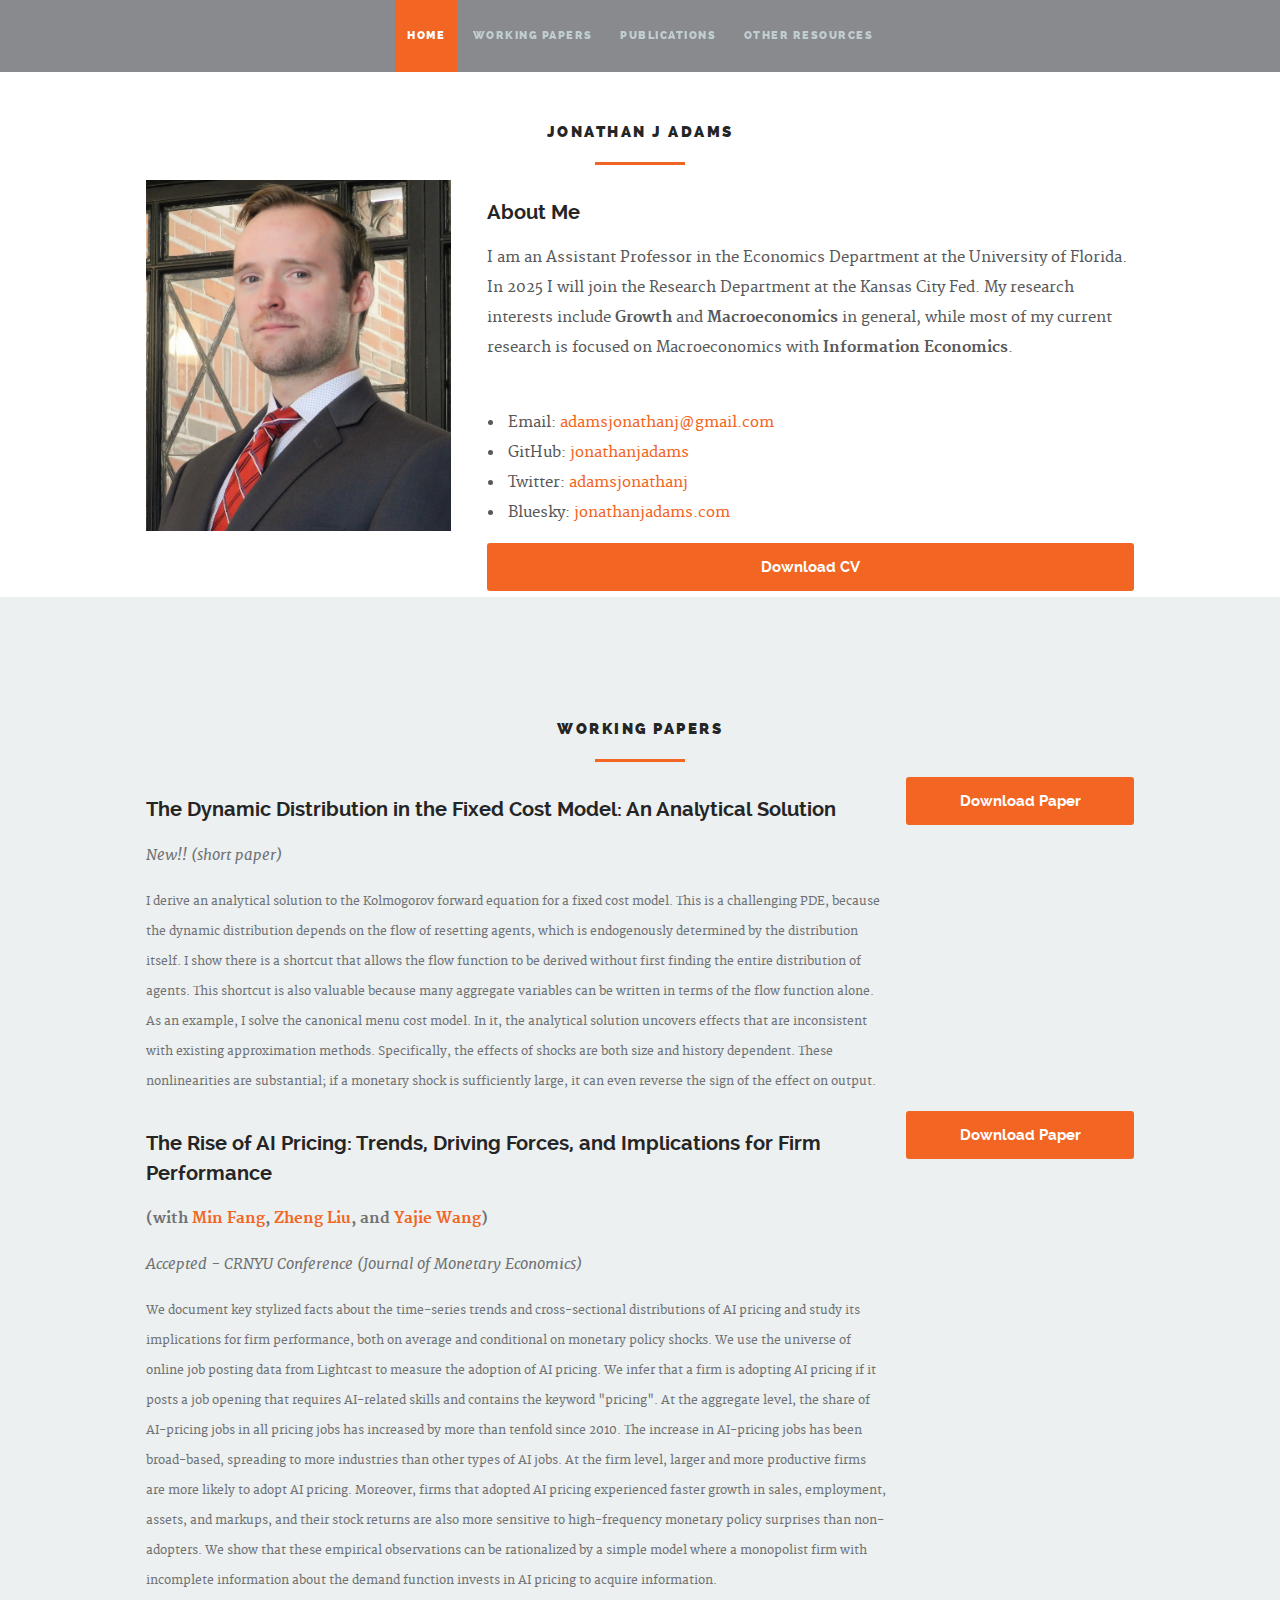
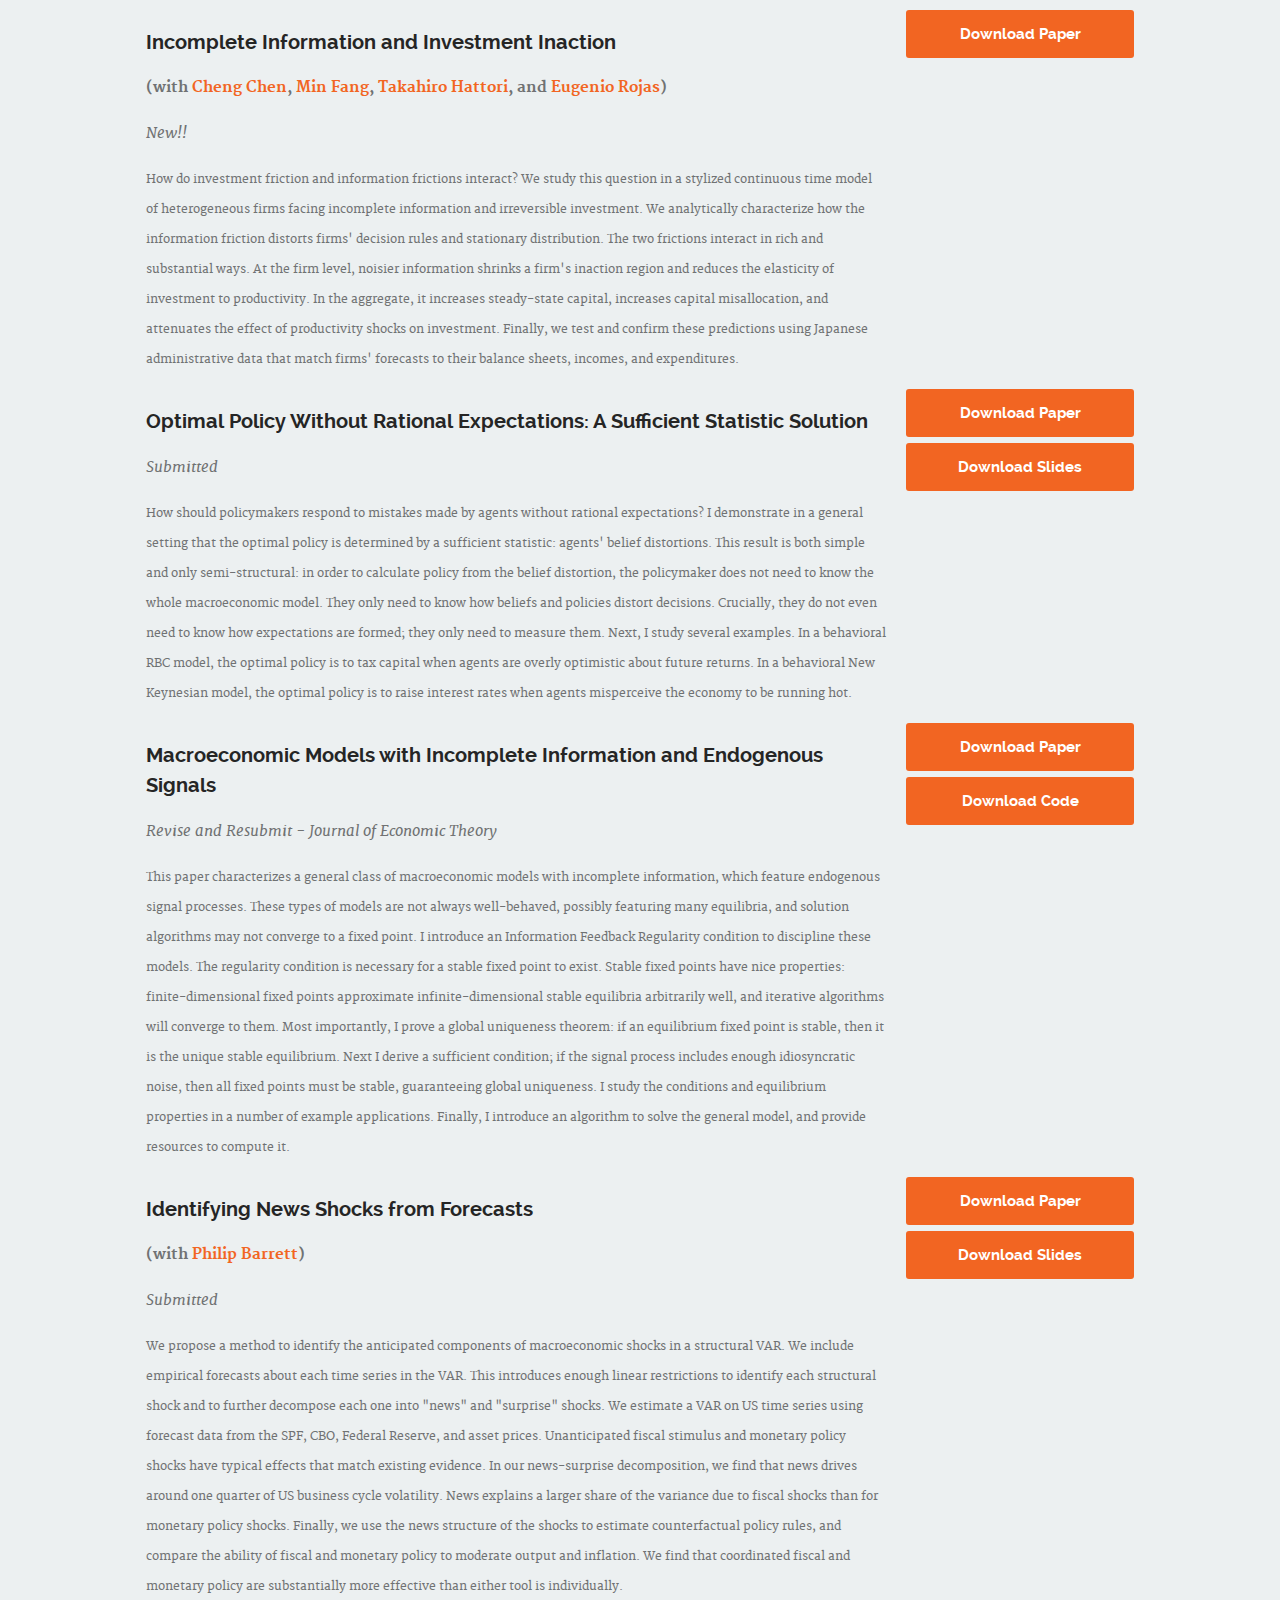
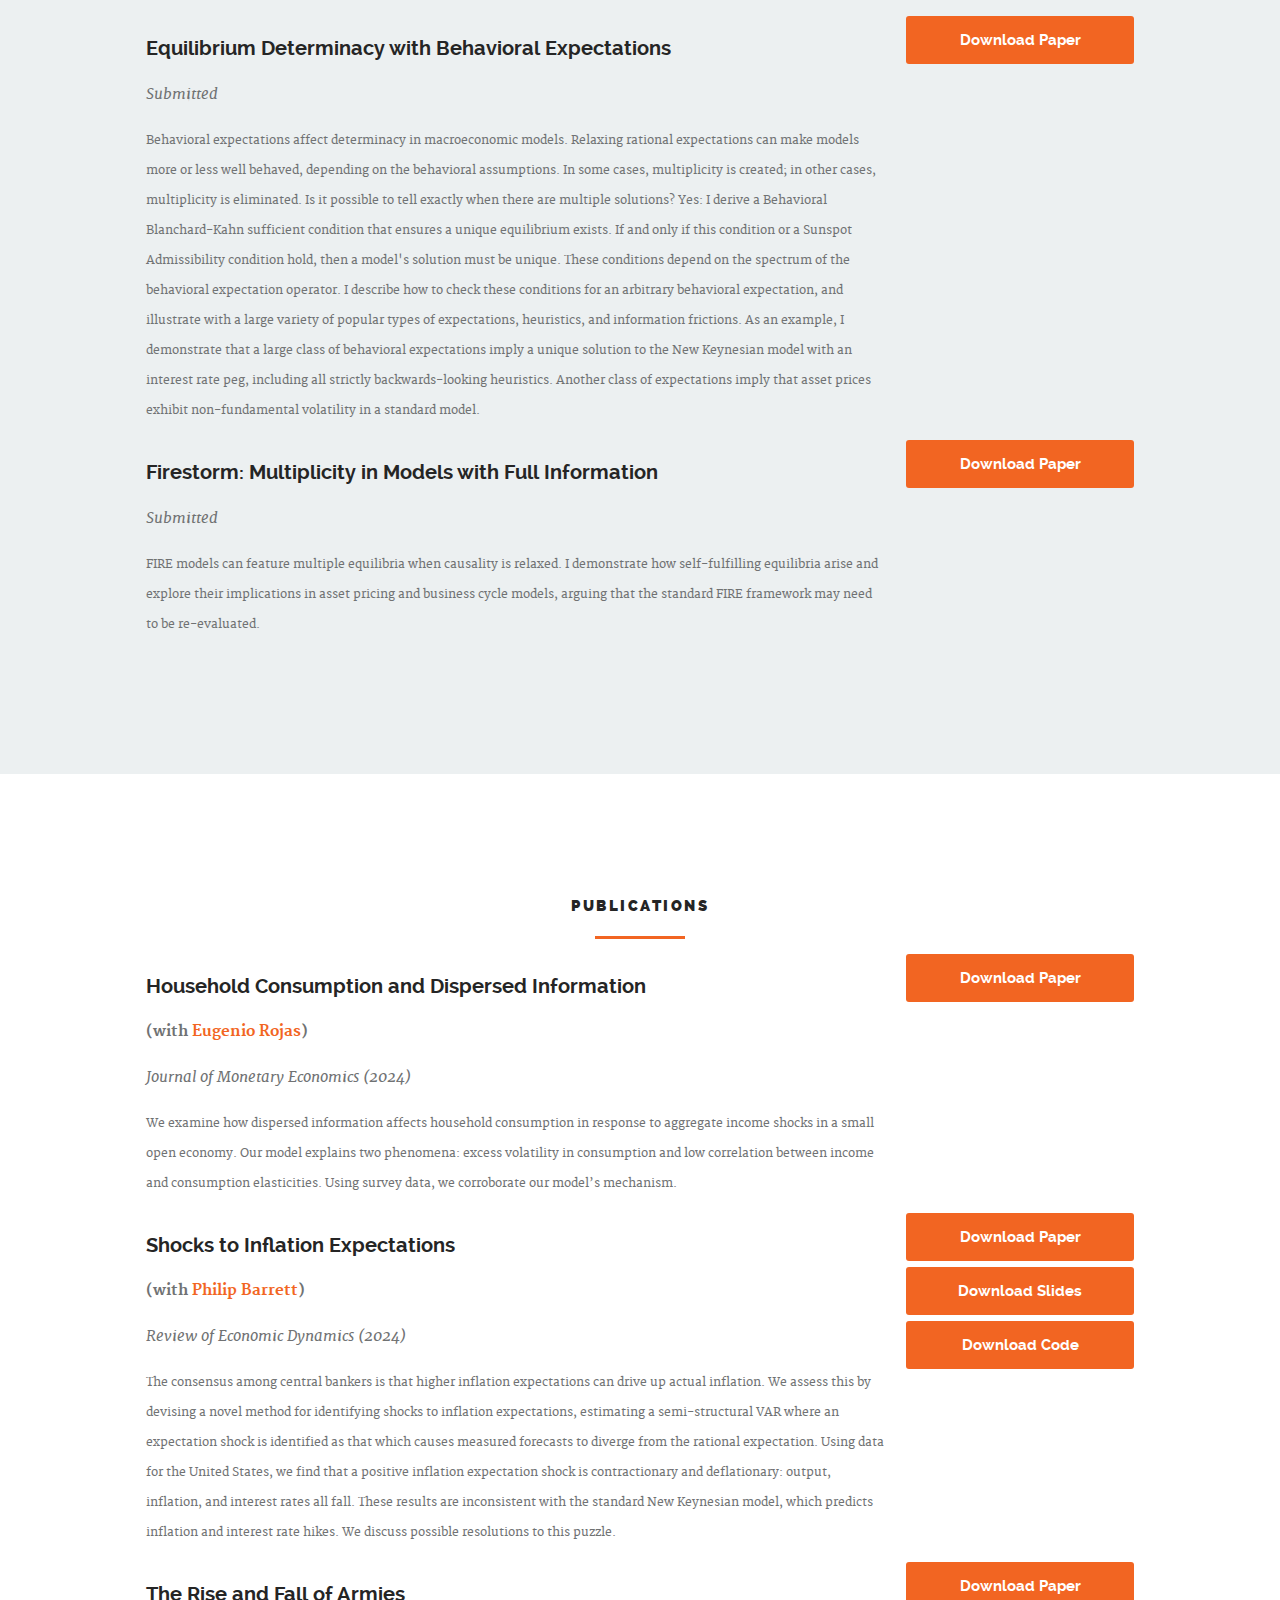
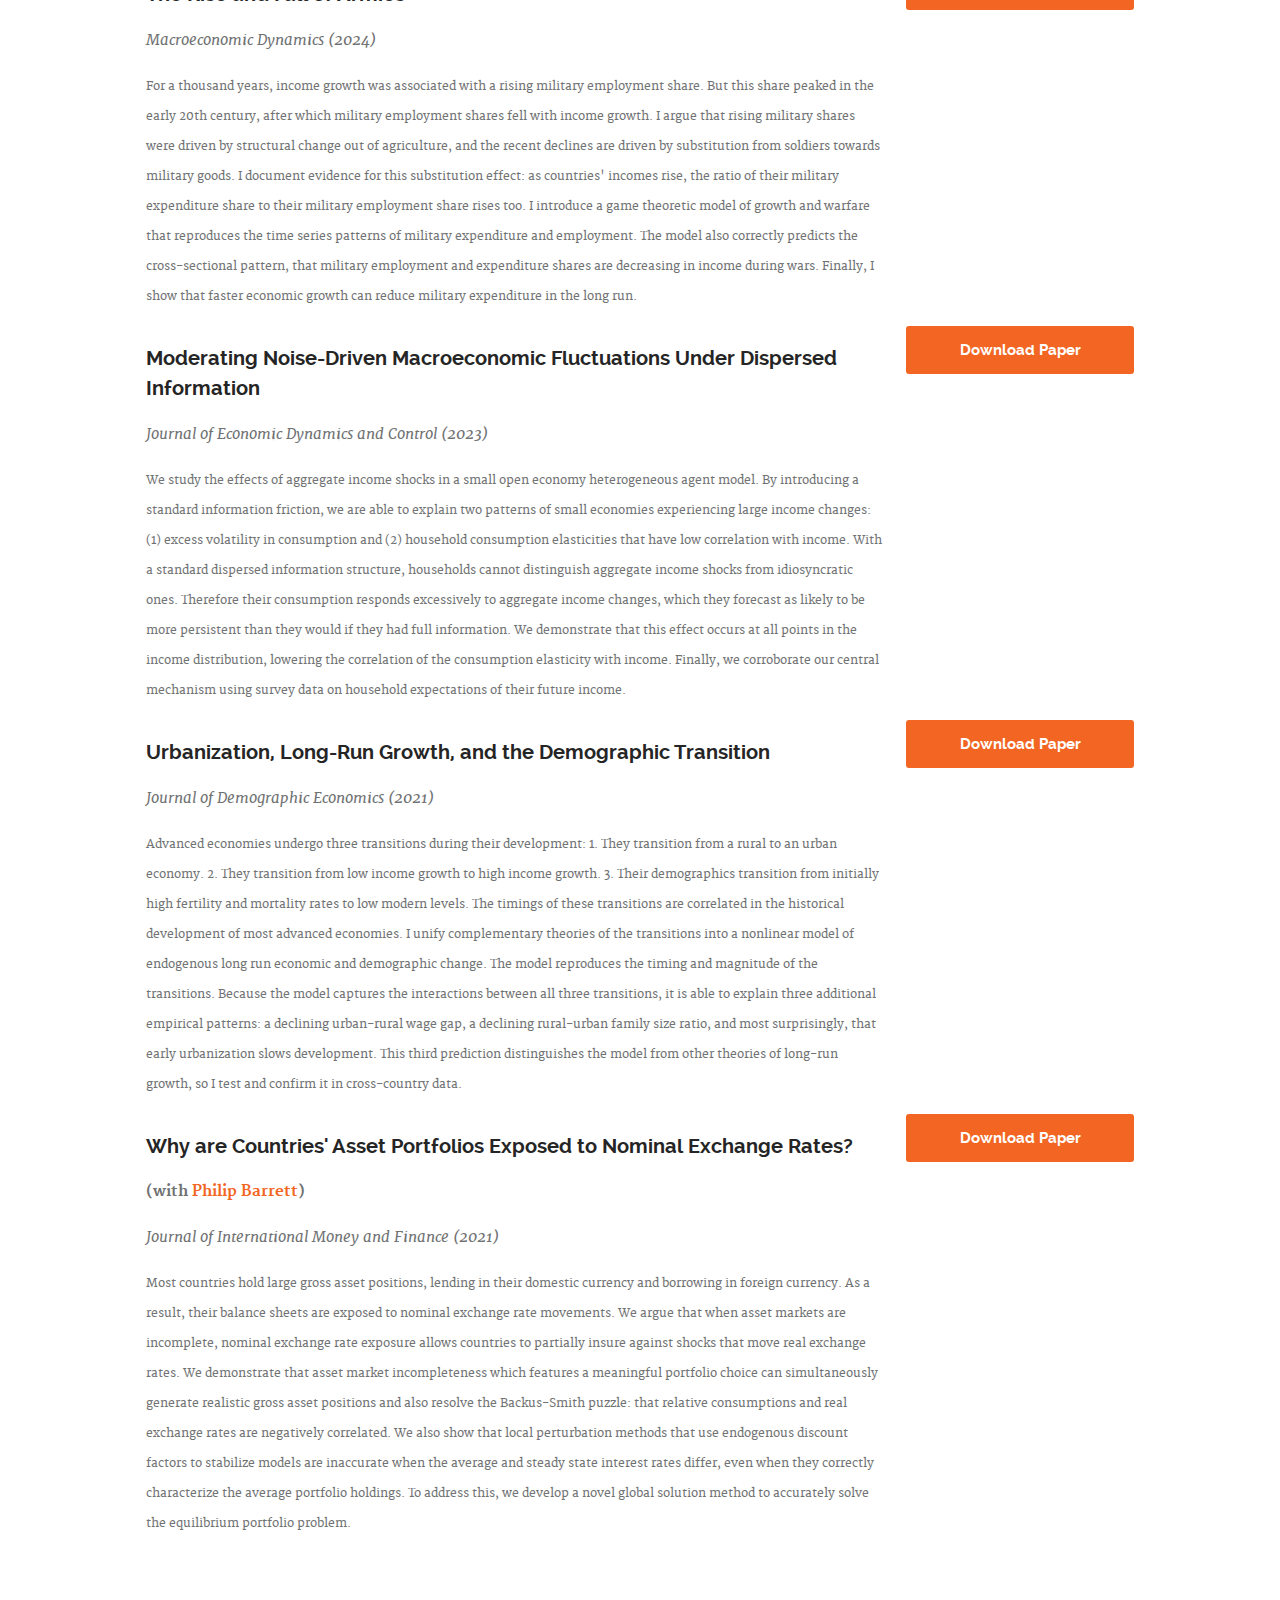
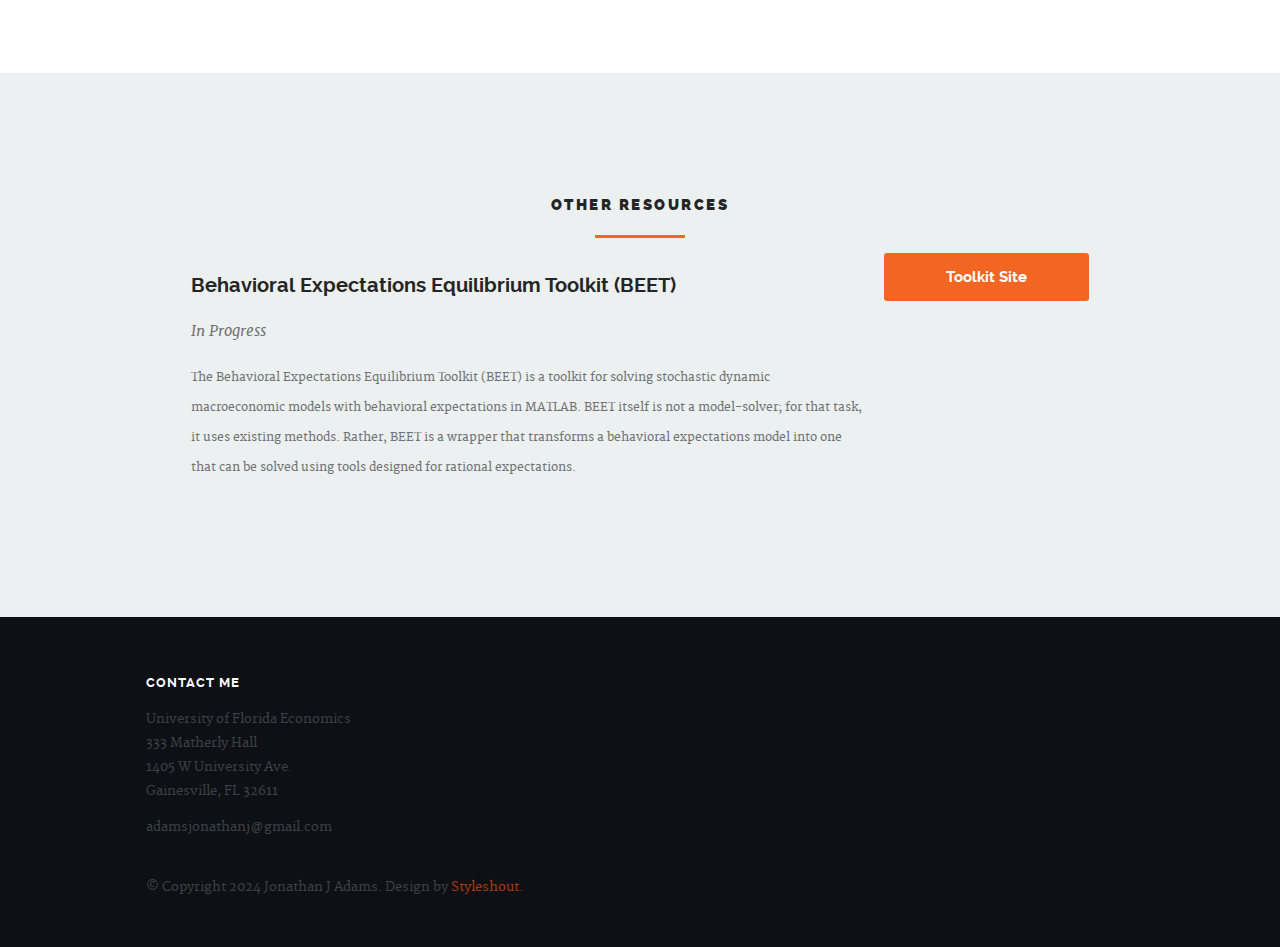
==== commit abd257d8: "Update index.html" ====
--- a/index.html
+++ b/index.html
@@ -113,7 +113,7 @@
       	</div> <!-- /left -->
       	<div class="mob-whole eight columns right">
 	     <h3>About Me</h3>	
-	         <p>I am an Assistant Professor in the Economics Department at the University of Florida.
+	         <p>I am an Assistant Professor in the Economics Department at the University of Florida.  In 2025 I will join the Research Department at the Kansas City Fed.
 			 
 			 My research interests include <strong>Growth</strong> and <strong>Macroeconomics</strong> in general, while most of my current research is focused on Macroeconomics with <strong>Information Economics</strong>. <br>
 			 <br>
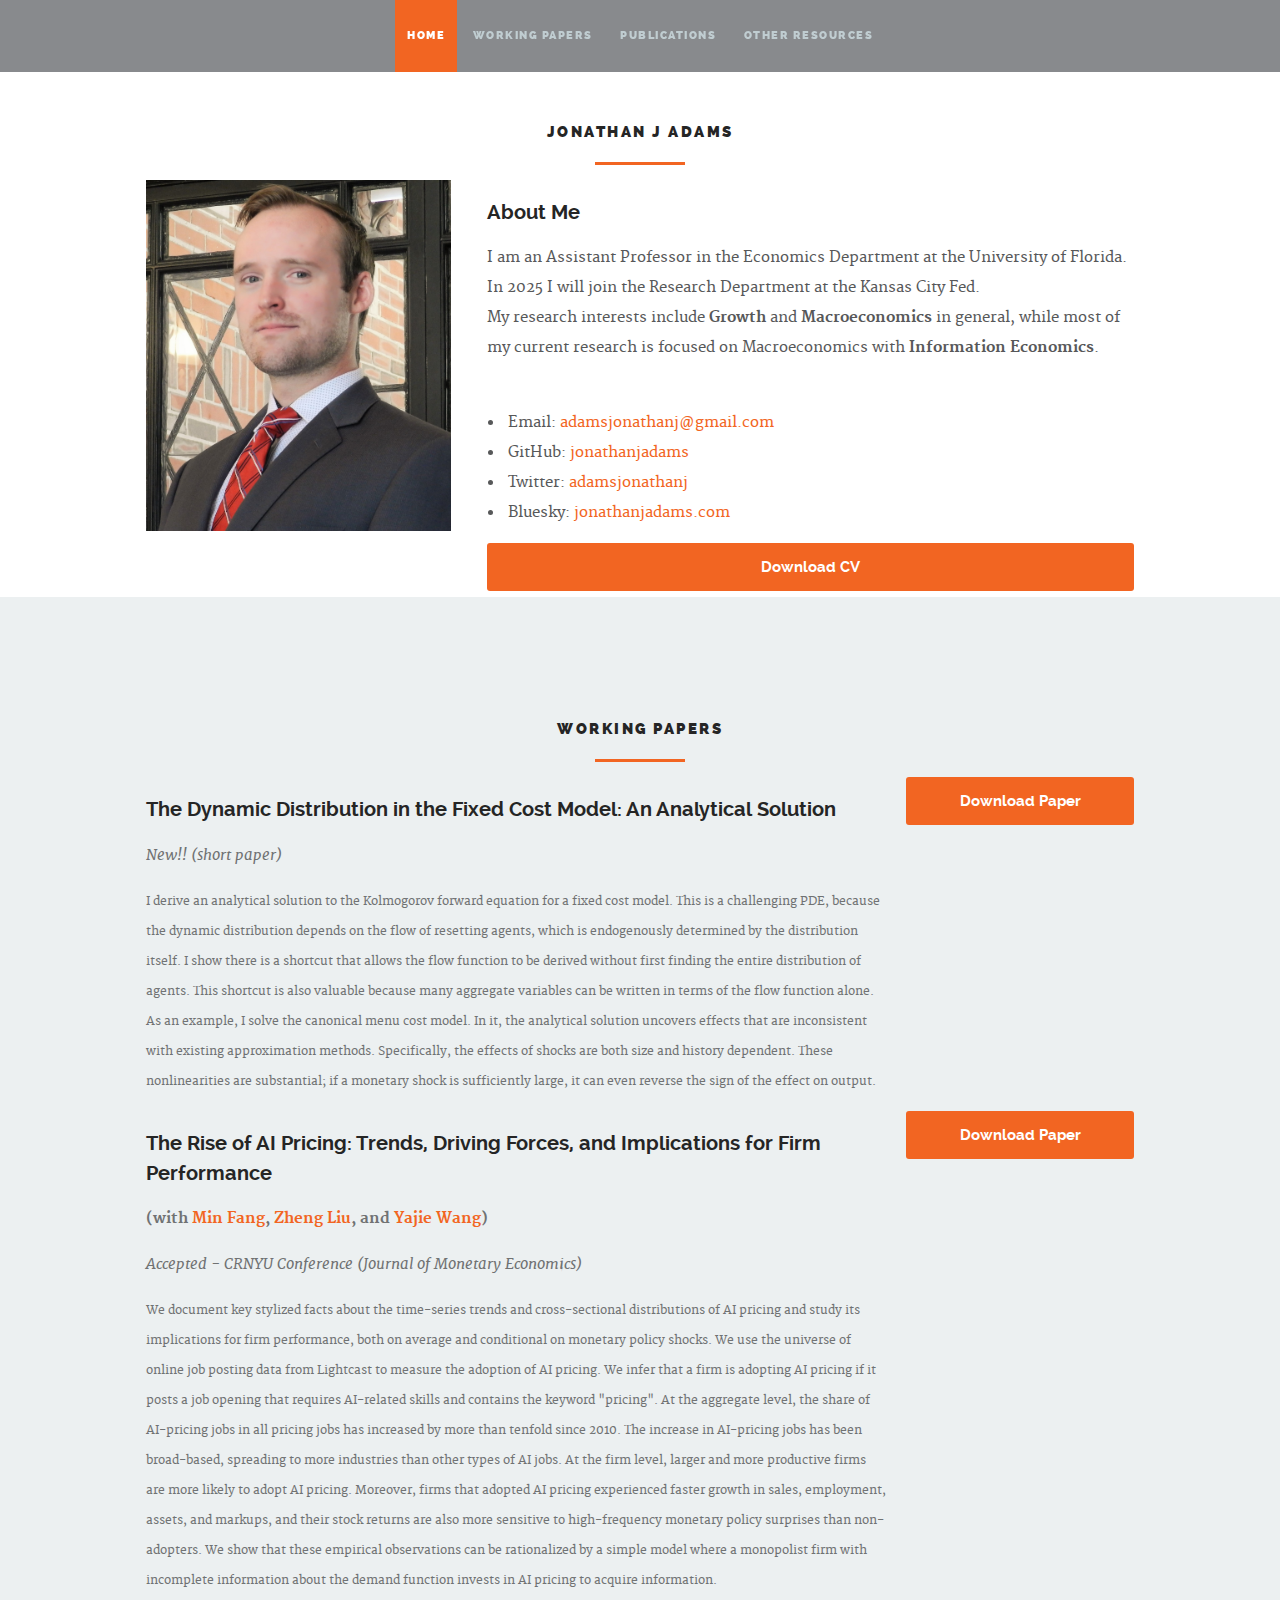
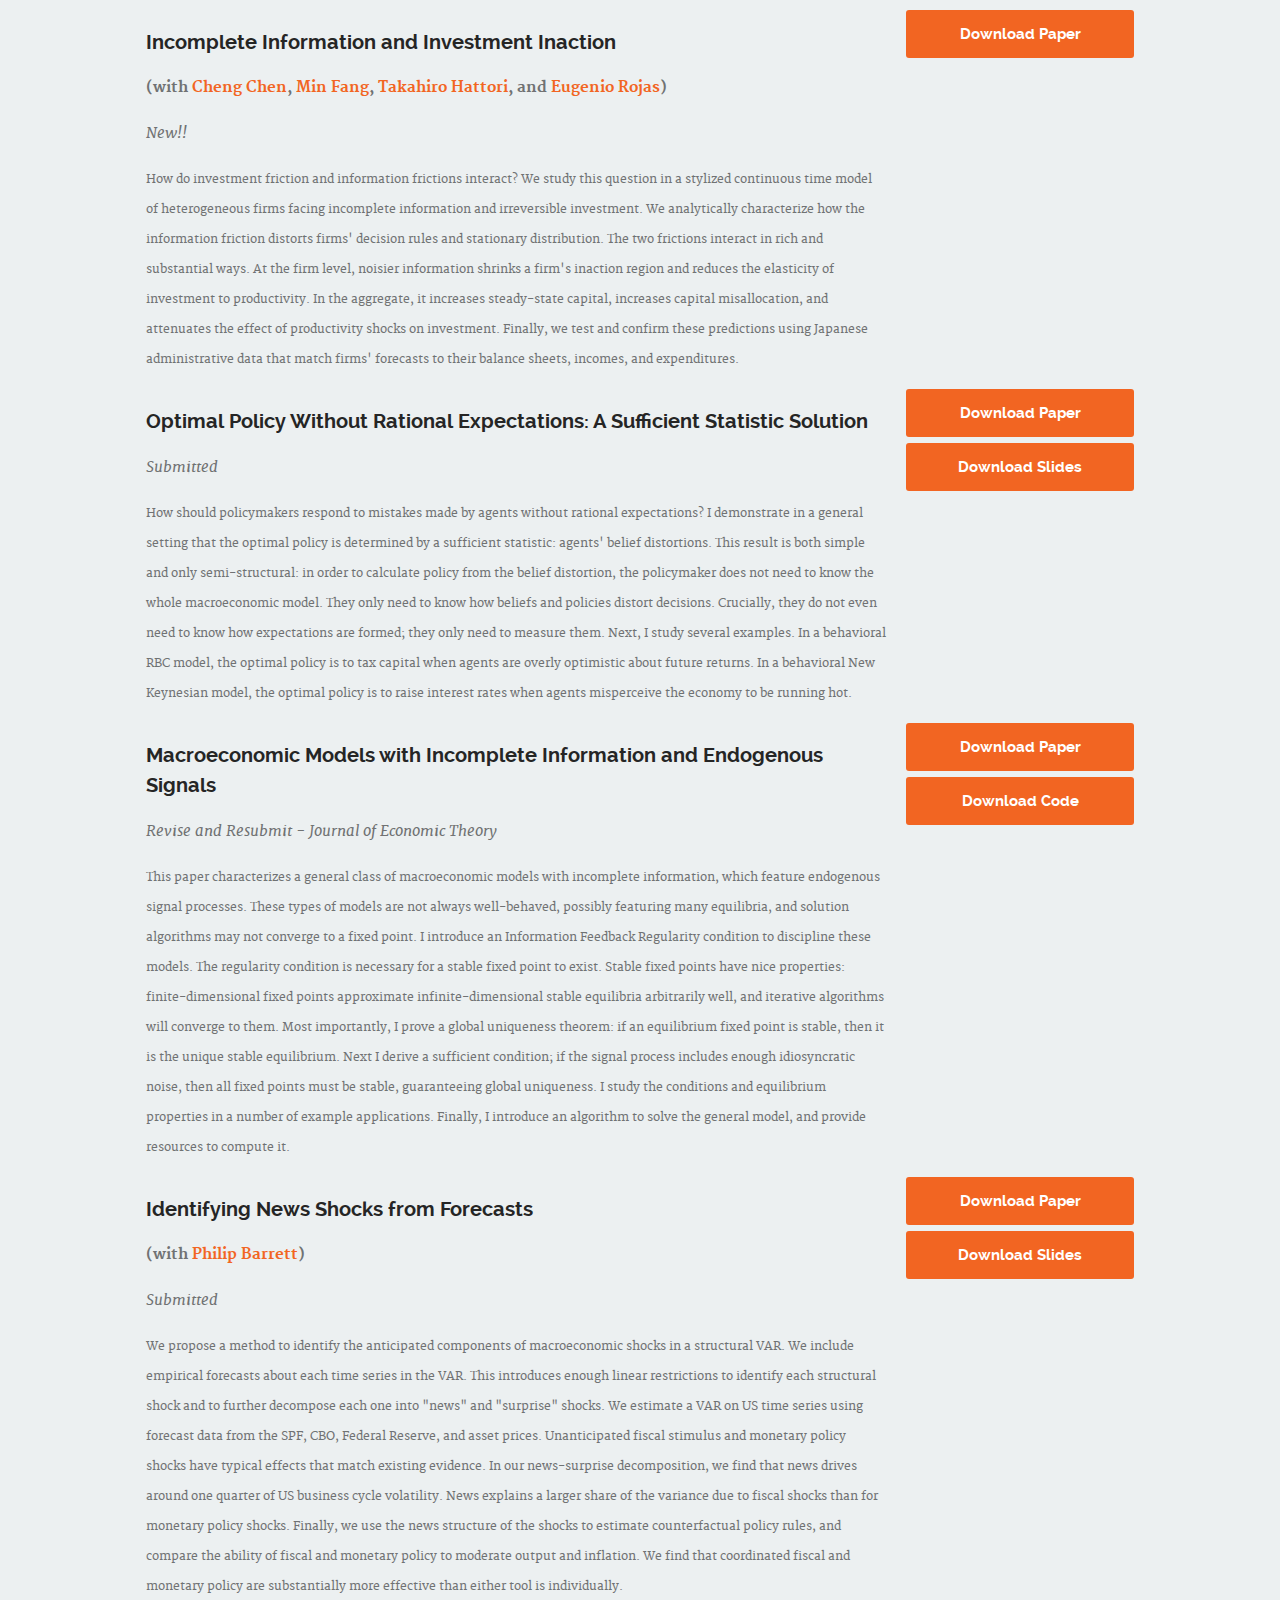
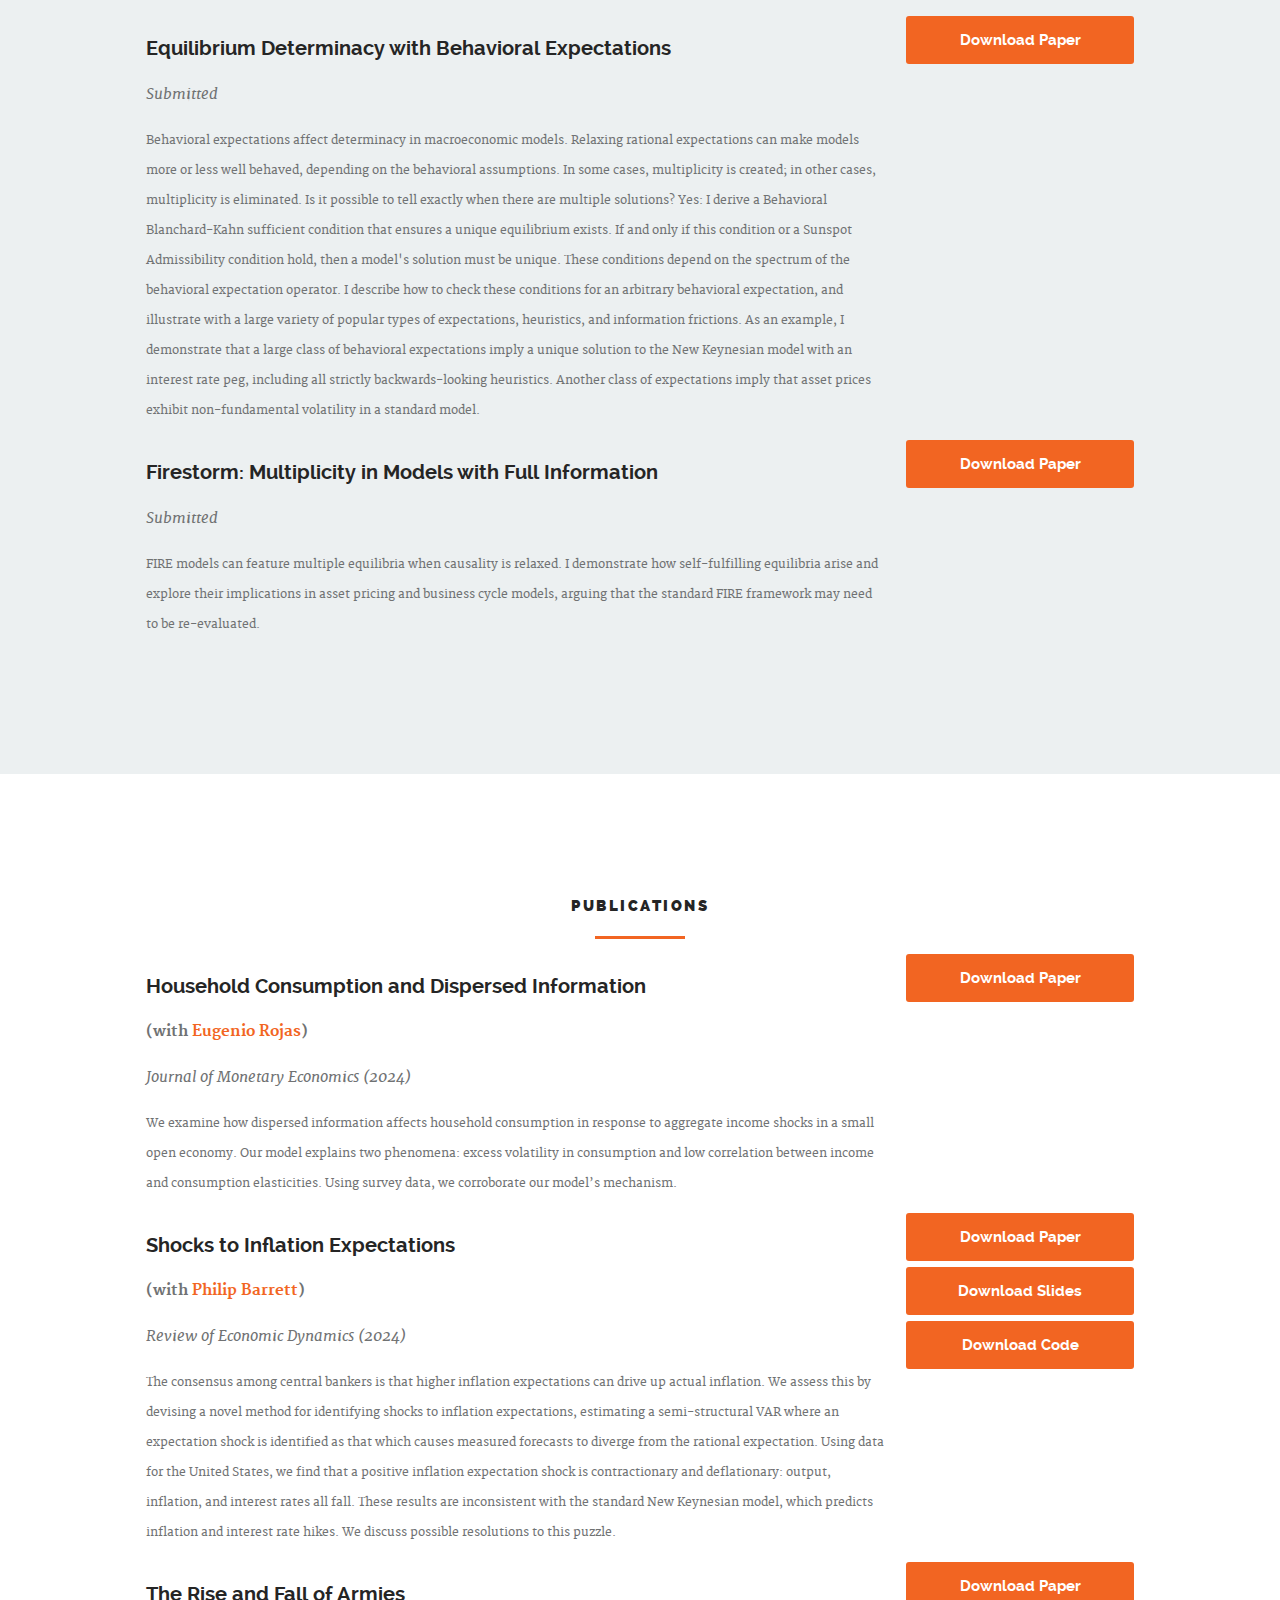
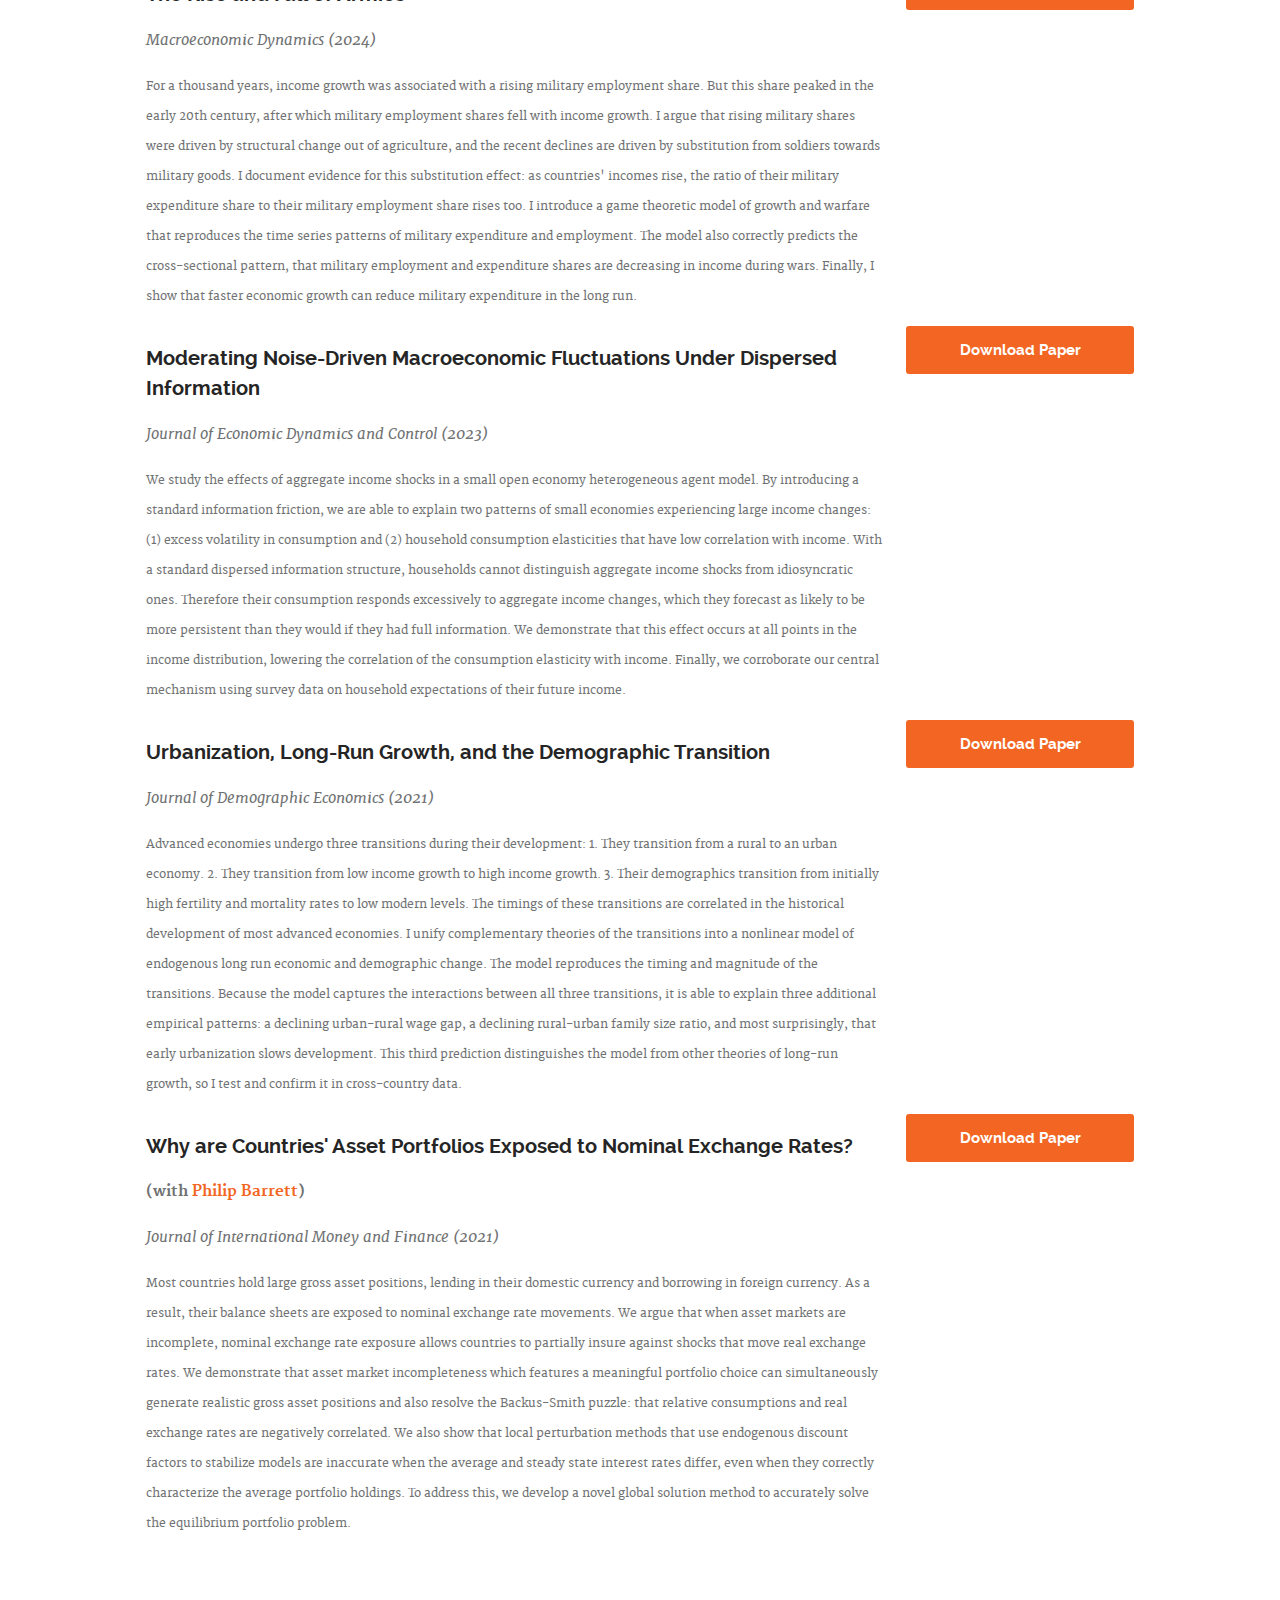
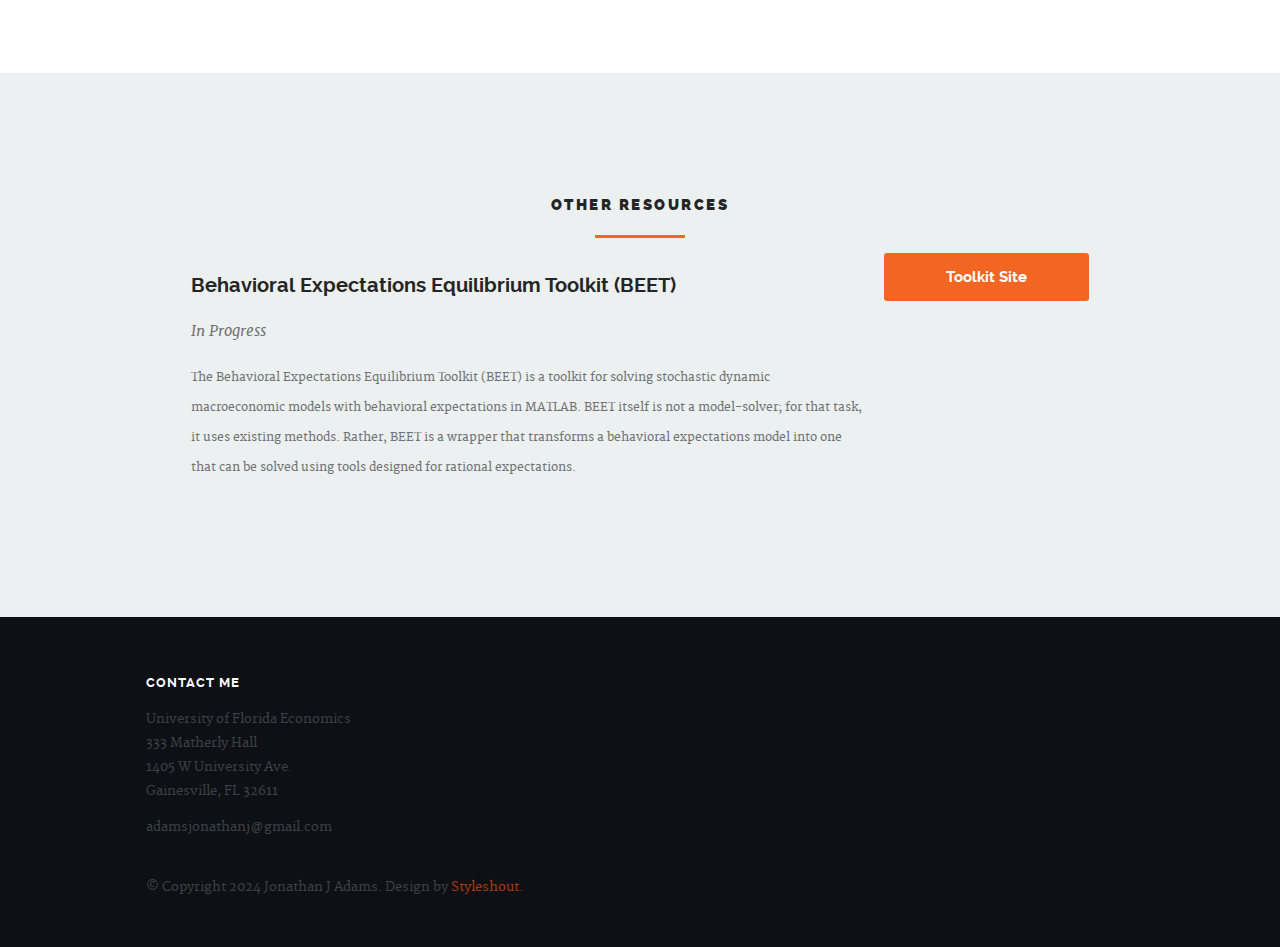
==== commit fd5e6f3d: "Update index.html" ====
--- a/index.html
+++ b/index.html
@@ -113,7 +113,7 @@
       	</div> <!-- /left -->
       	<div class="mob-whole eight columns right">
 	     <h3>About Me</h3>	
-	         <p>I am an Assistant Professor in the Economics Department at the University of Florida.  In 2025 I will join the Research Department at the Kansas City Fed.
+	         <p>I am an Assistant Professor in the Economics Department at the University of Florida.  In 2025 I will join the Research Department at the Kansas City Fed. <br>
 			 
 			 My research interests include <strong>Growth</strong> and <strong>Macroeconomics</strong> in general, while most of my current research is focused on Macroeconomics with <strong>Information Economics</strong>. <br>
 			 <br>
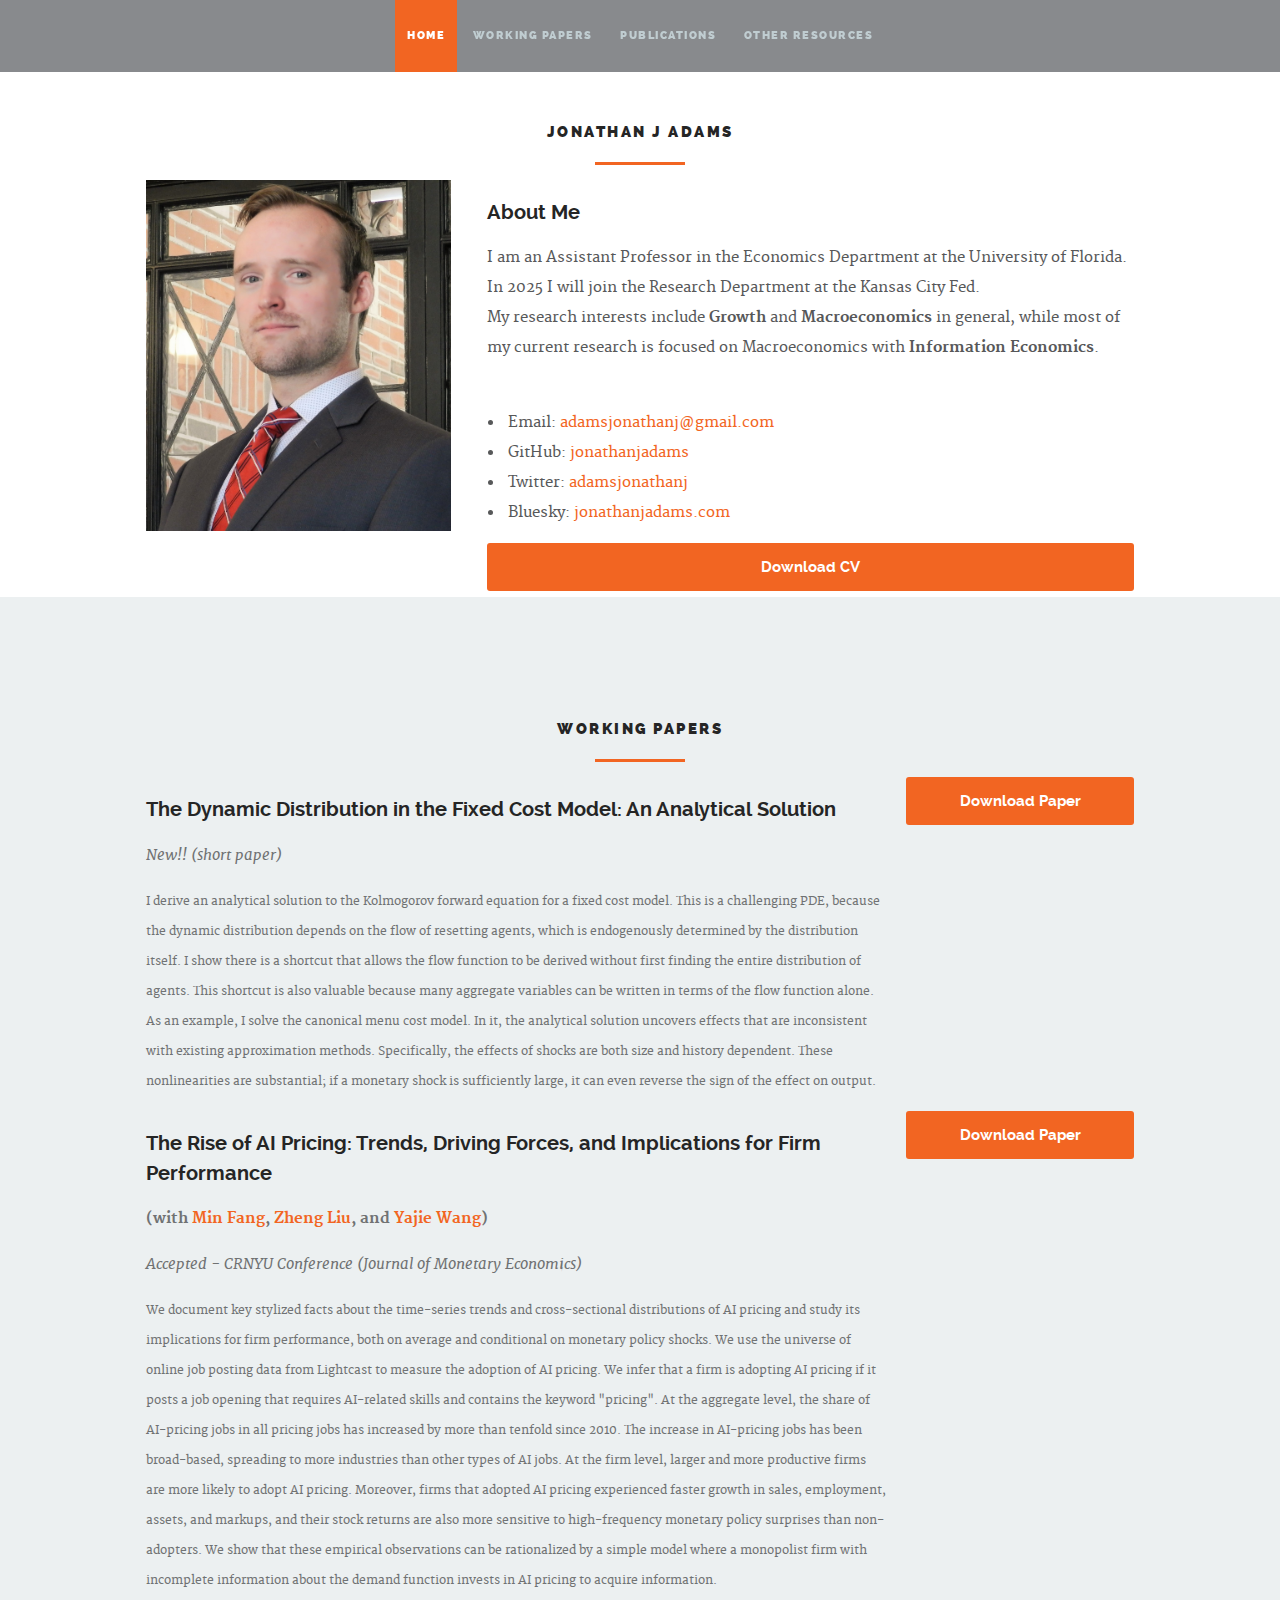
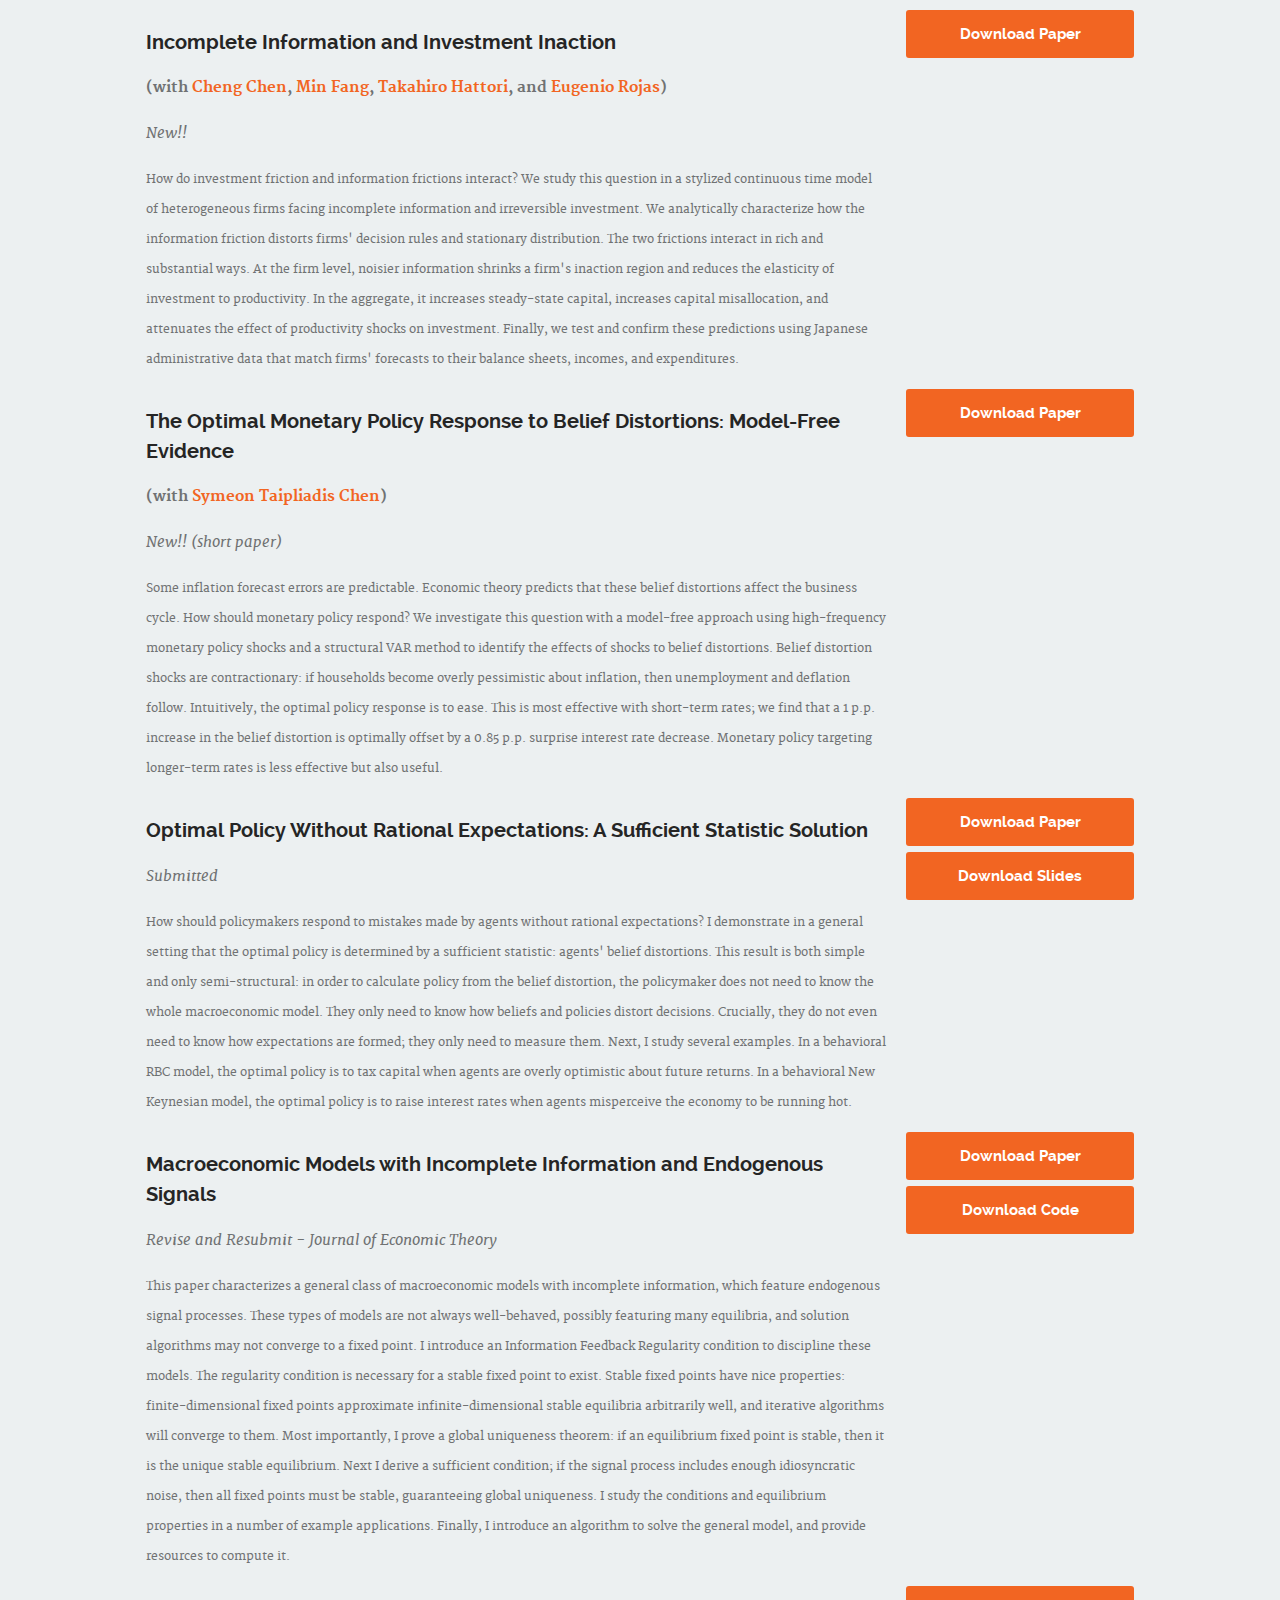
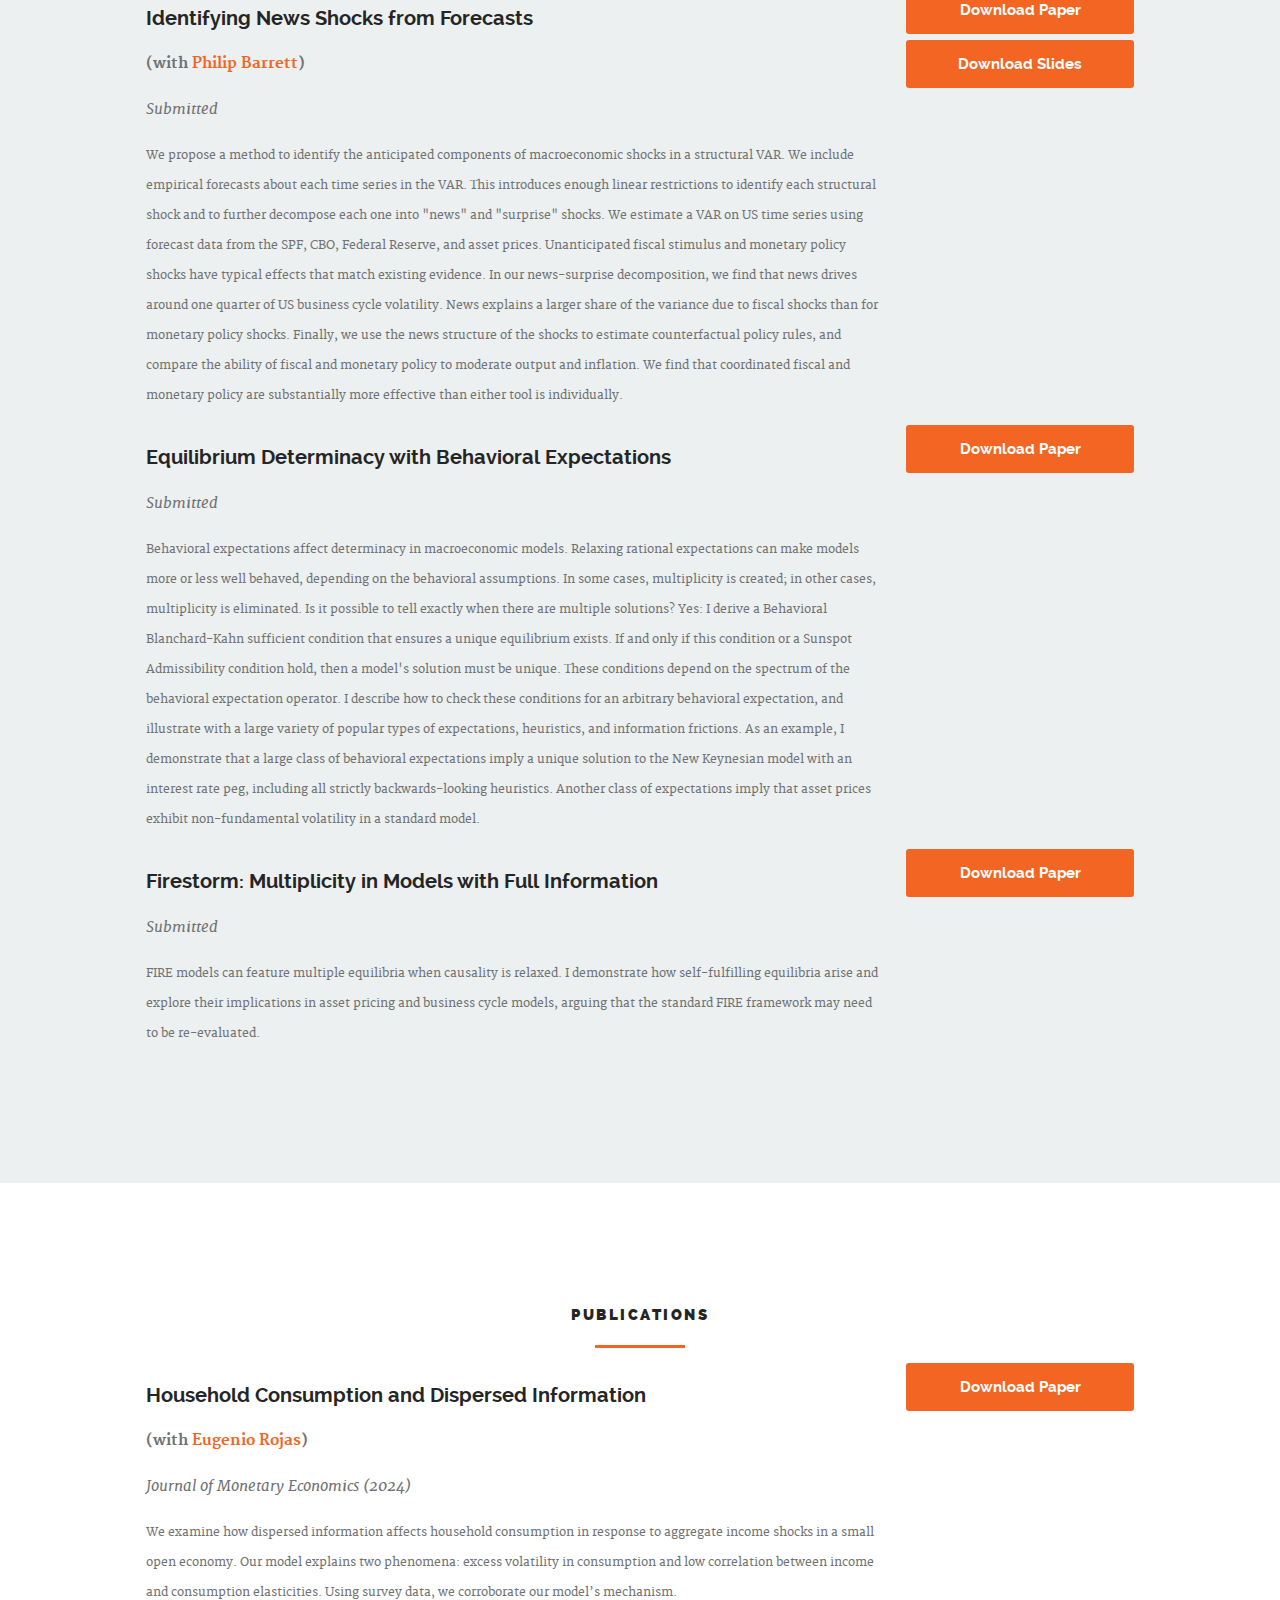
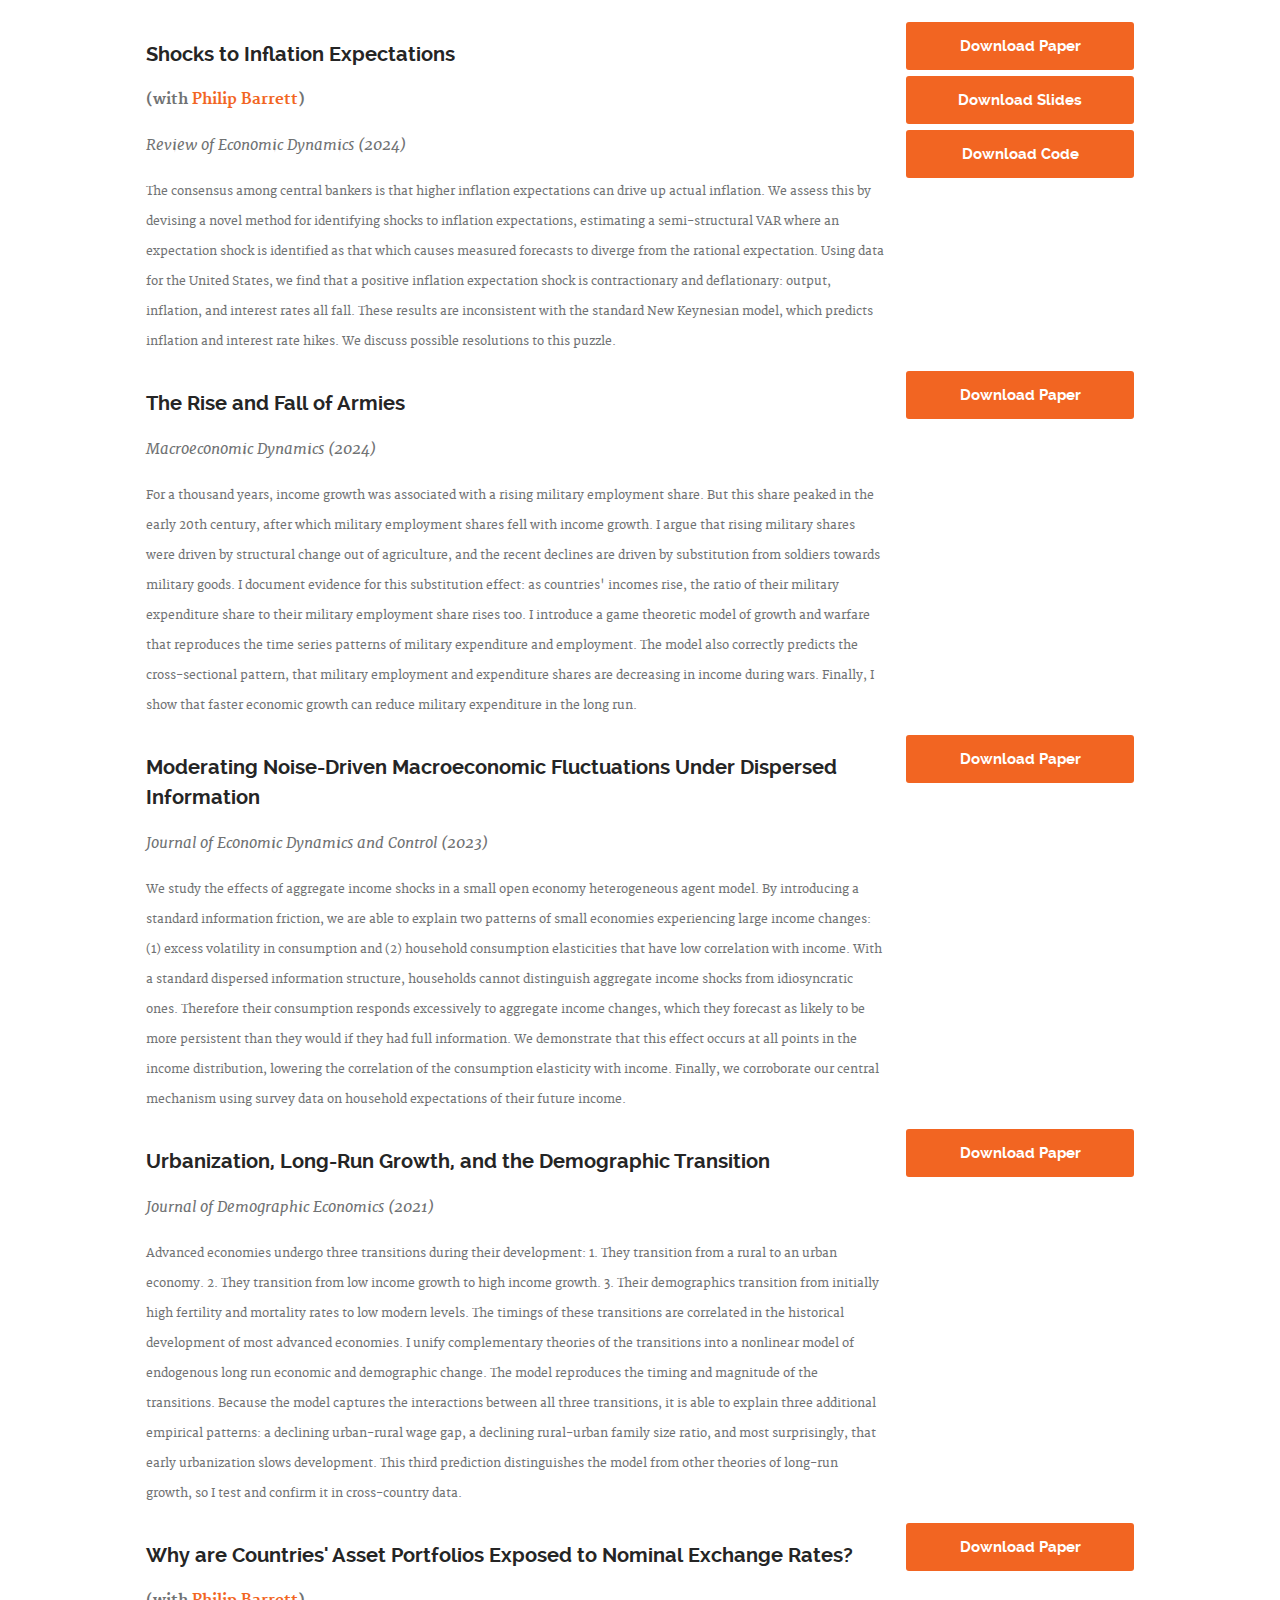
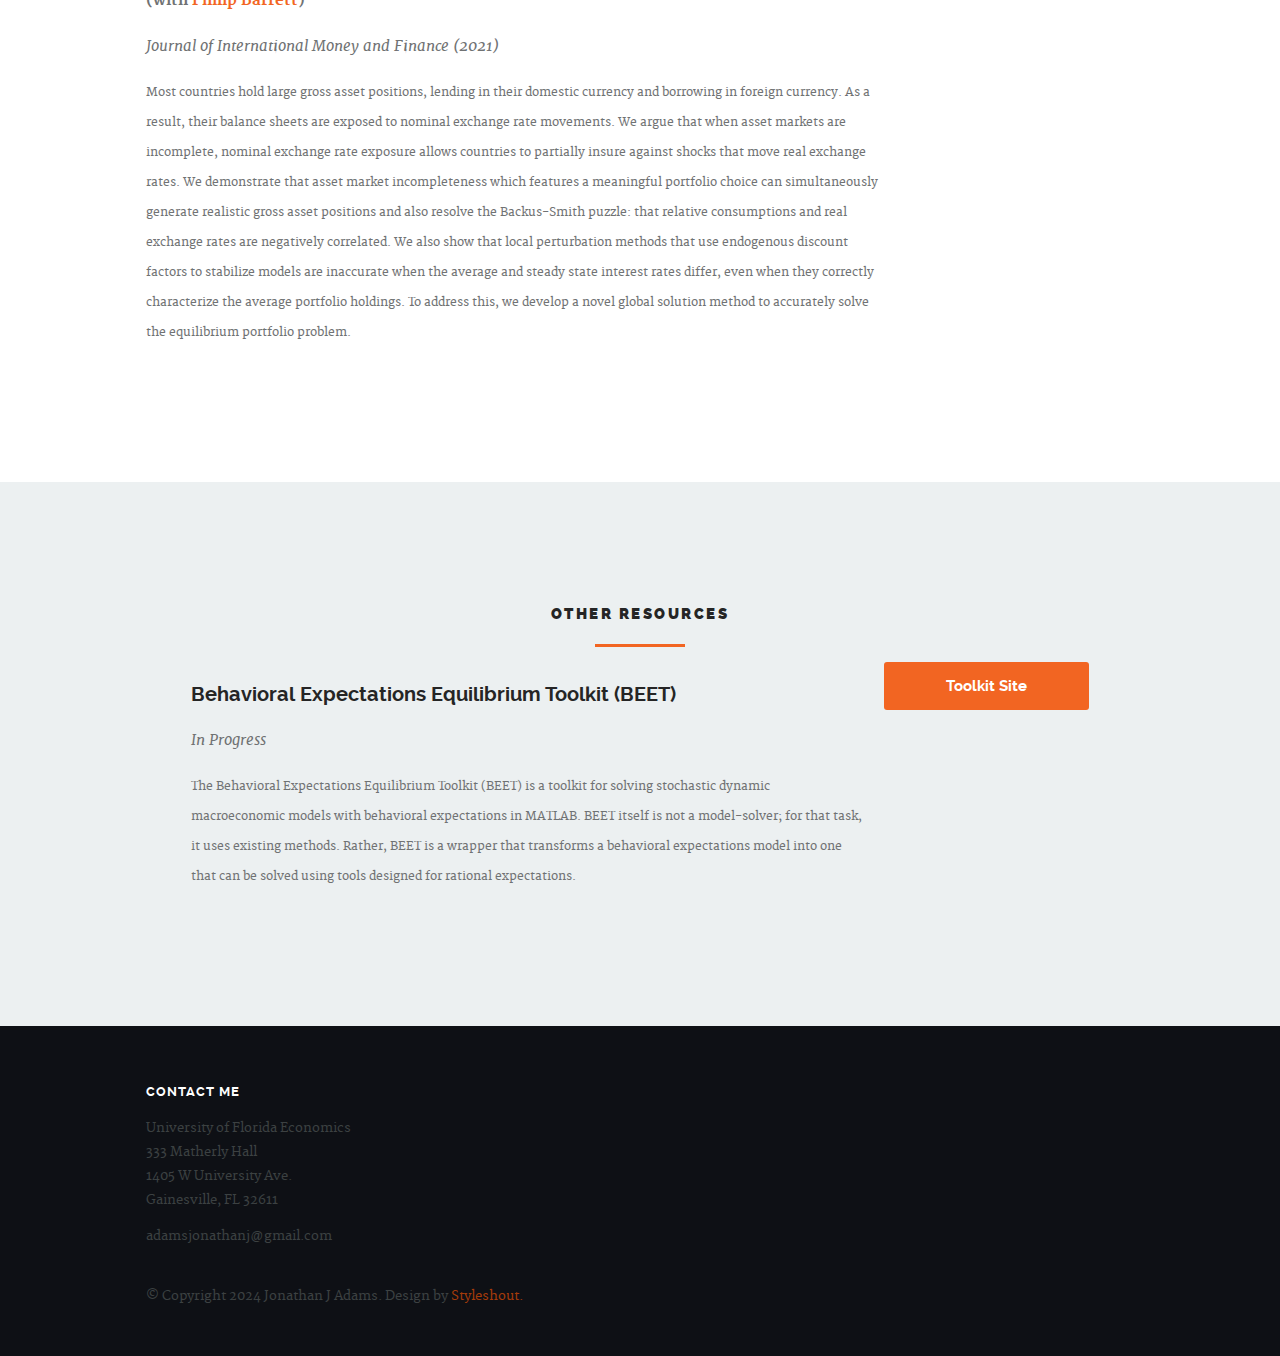
==== commit 6580155b: "Update index.html" ====
--- a/index.html
+++ b/index.html
@@ -194,6 +194,22 @@
 			</a>
 		</div>
 	</div>
+
+	<div class="row otherresearch-content">
+		<div class="tab-whole nine columns left">
+			<h3>The Optimal Monetary Policy Response to Belief Distortions: Model-Free Evidence</h3>
+			<p> <strong>(with <a>Symeon Taipliadis Chen</a>)</strong></p>
+			<p><em>New!! (short paper)</em></p>
+			<p><absfont>Some inflation forecast errors are predictable.  Economic theory predicts that these belief distortions affect the business cycle.  How should monetary policy respond?  We investigate this question with a model-free approach using high-frequency monetary policy shocks and a structural VAR method to identify the effects of shocks to belief distortions.  Belief distortion shocks are contractionary: if households become overly pessimistic about inflation, then unemployment and deflation follow.  Intuitively, the optimal policy response is to ease.  This is most effective with short-term rates; we find that a 1 p.p. increase in the belief distortion is optimally offset by a 0.85 p.p. surprise interest rate decrease.  Monetary policy targeting longer-term rates is less effective but also useful.    	
+			</absfont></p>
+		</div>
+		<div class="mob-whole three columns right">
+			<a class="button primary full-width" href="files/Adams%20Taipliadis/Optimal_Monetary_Policy_Response_to_Belief_Distortions.pdf" target="_blank" 
+				onClick="ga('send', 'event', { eventCategory: 'download', eventAction: 'OMPRBDbutton', eventLabel: 'OMPRBDpaper' });">
+				Download Paper
+			</a>
+		</div>
+	</div>
 	
 	<div class="row otherresearch-content">
 		<div class="tab-whole nine columns left">
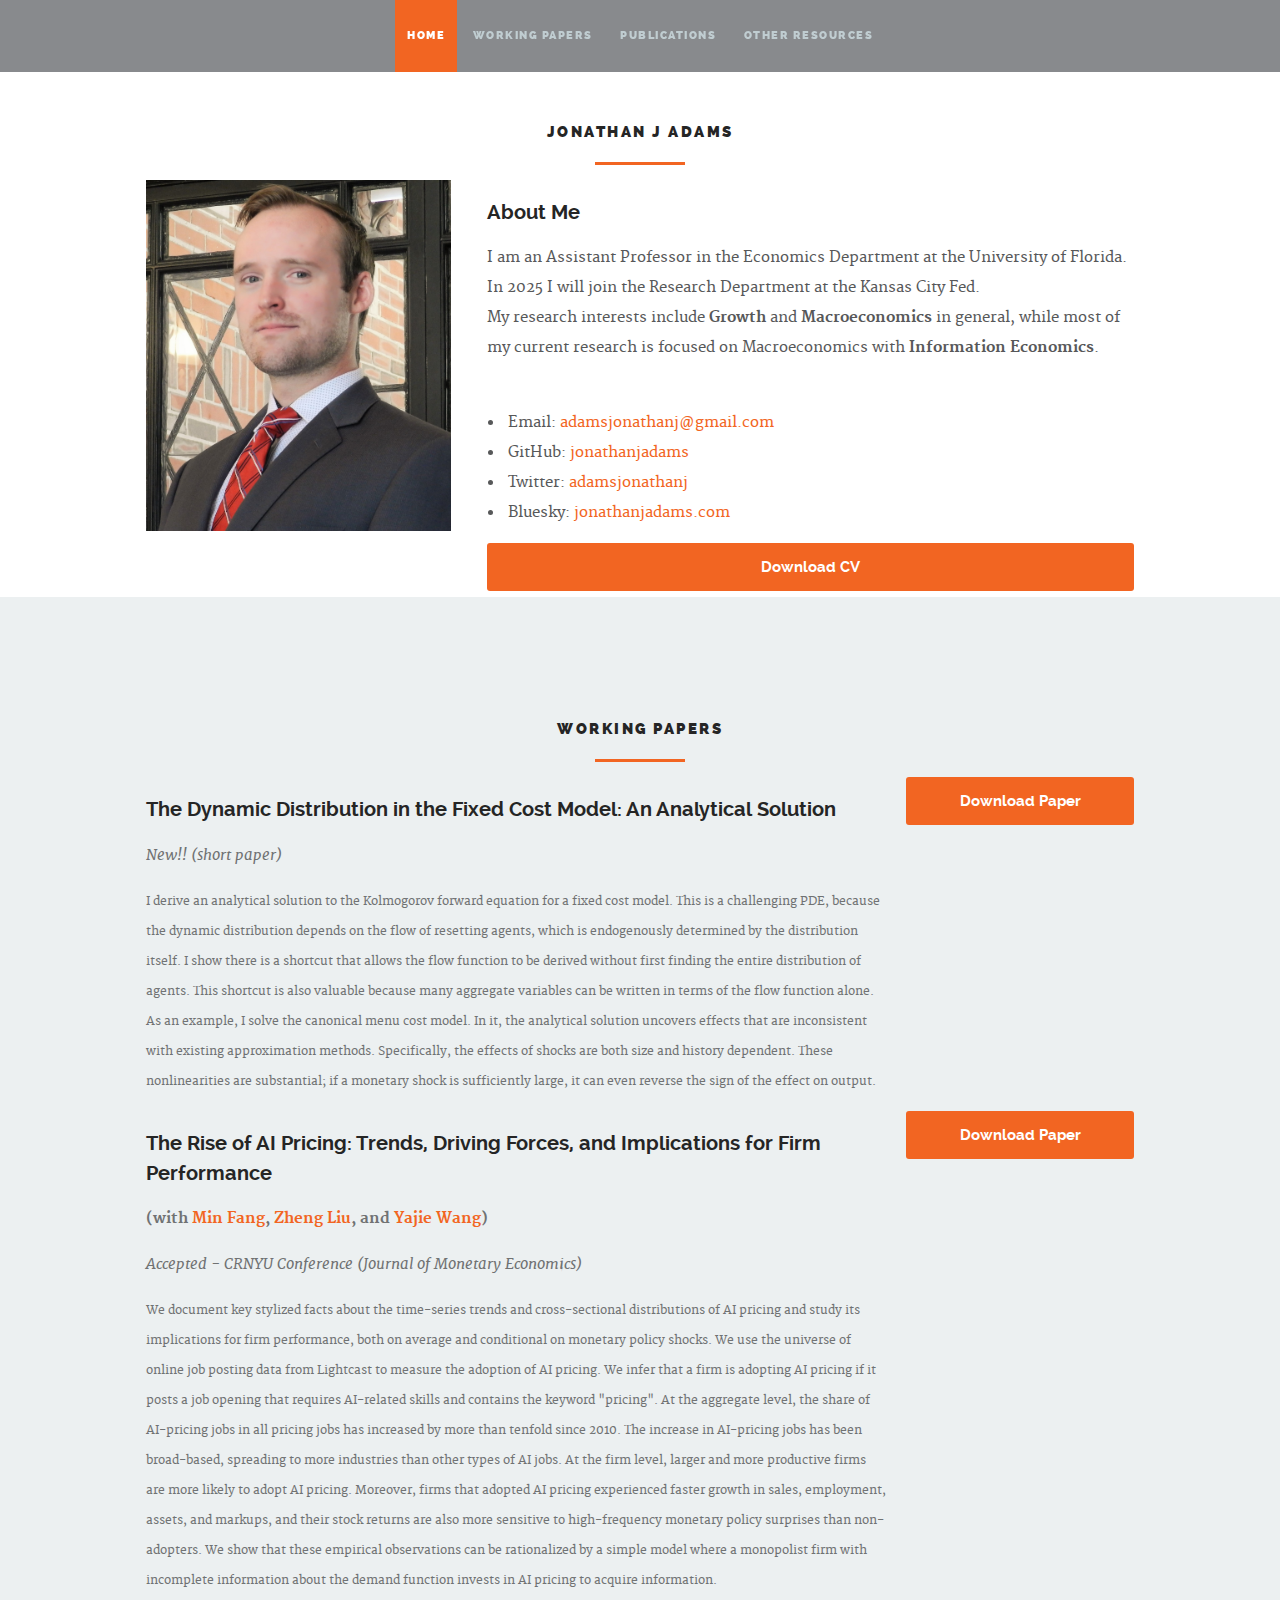
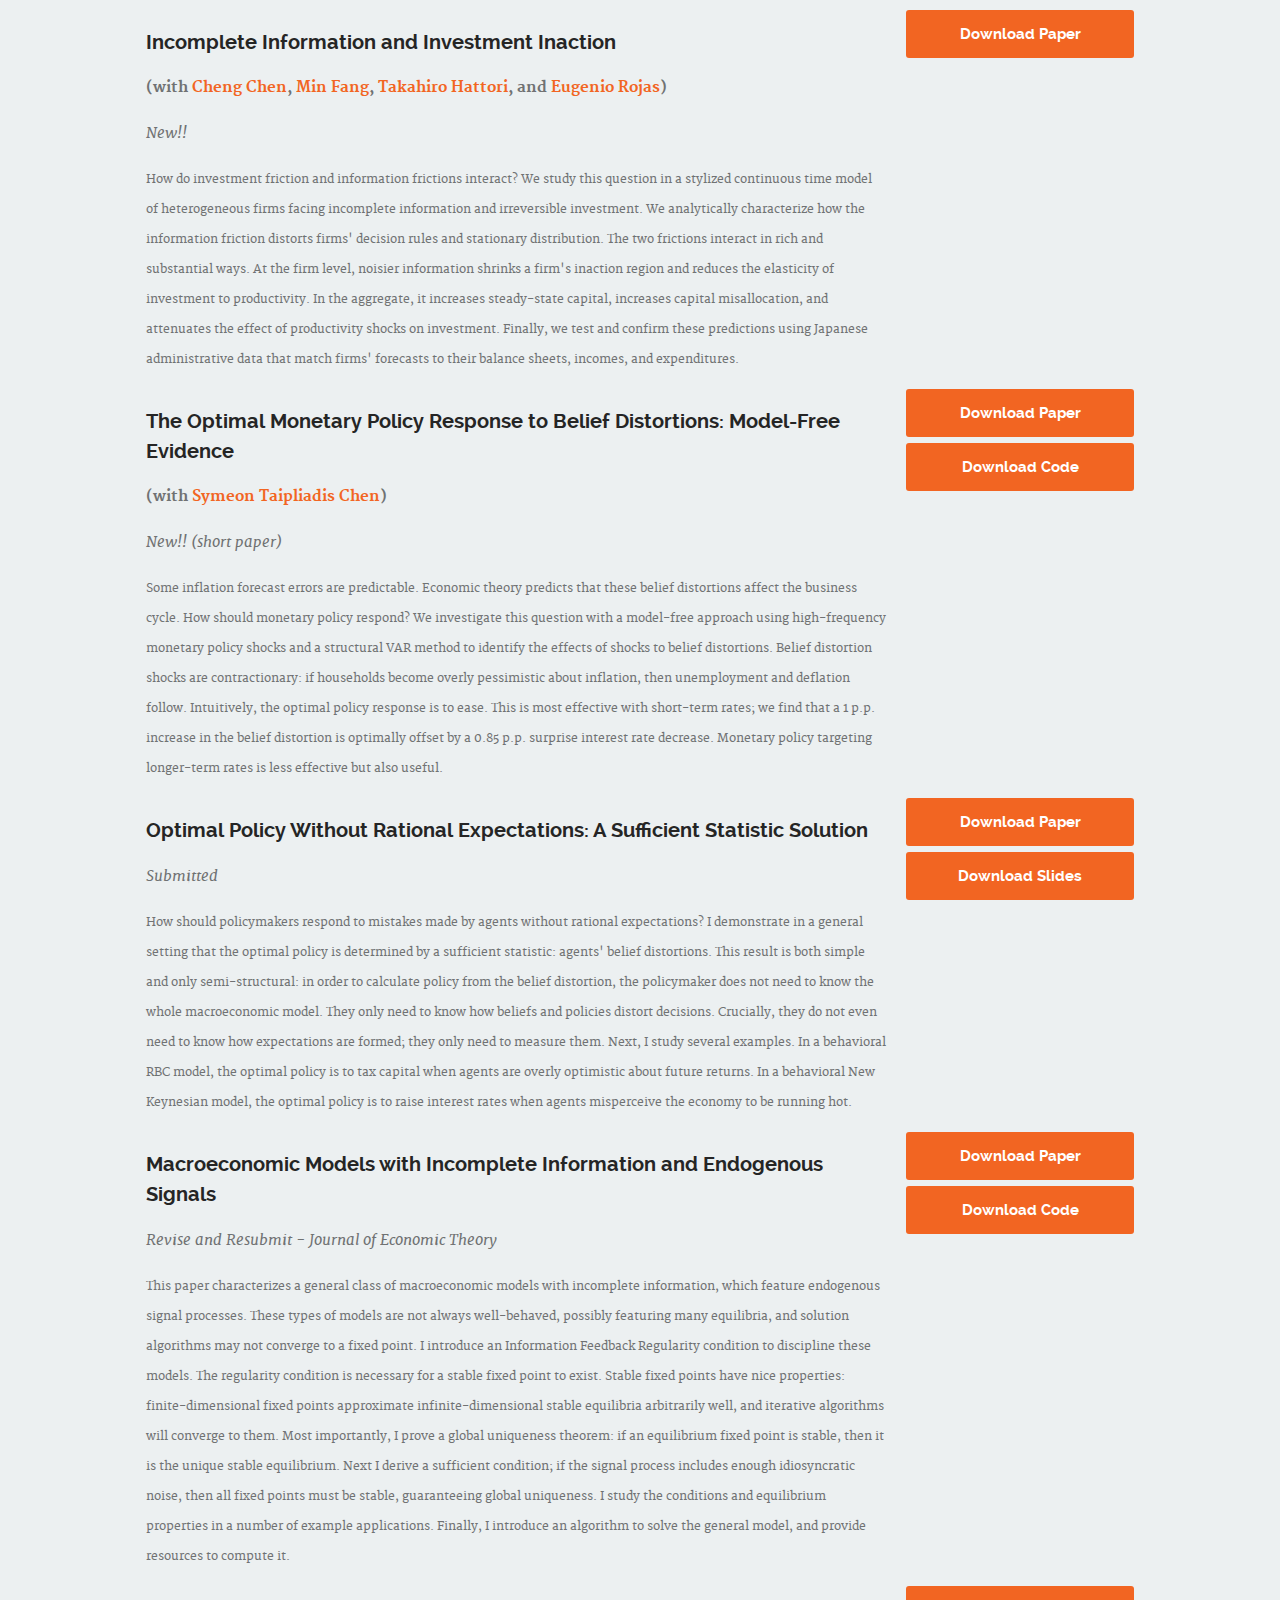
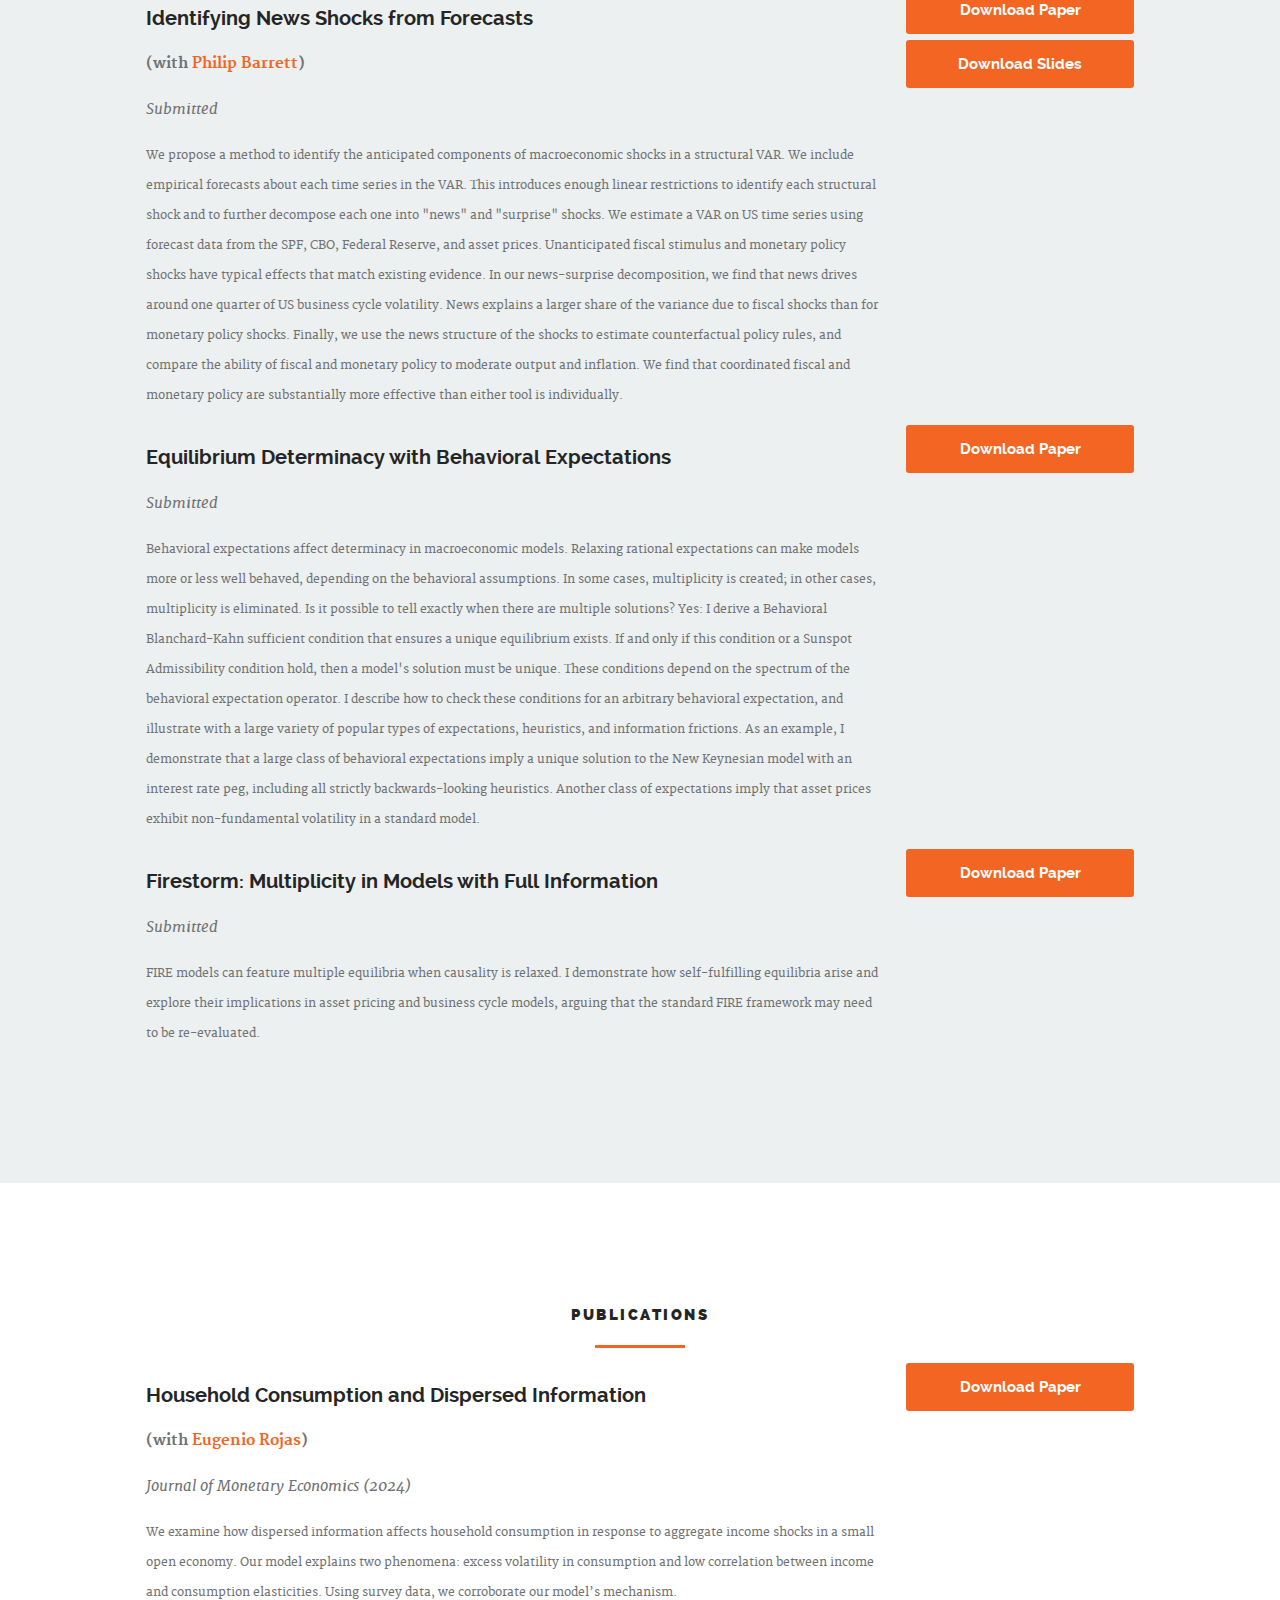
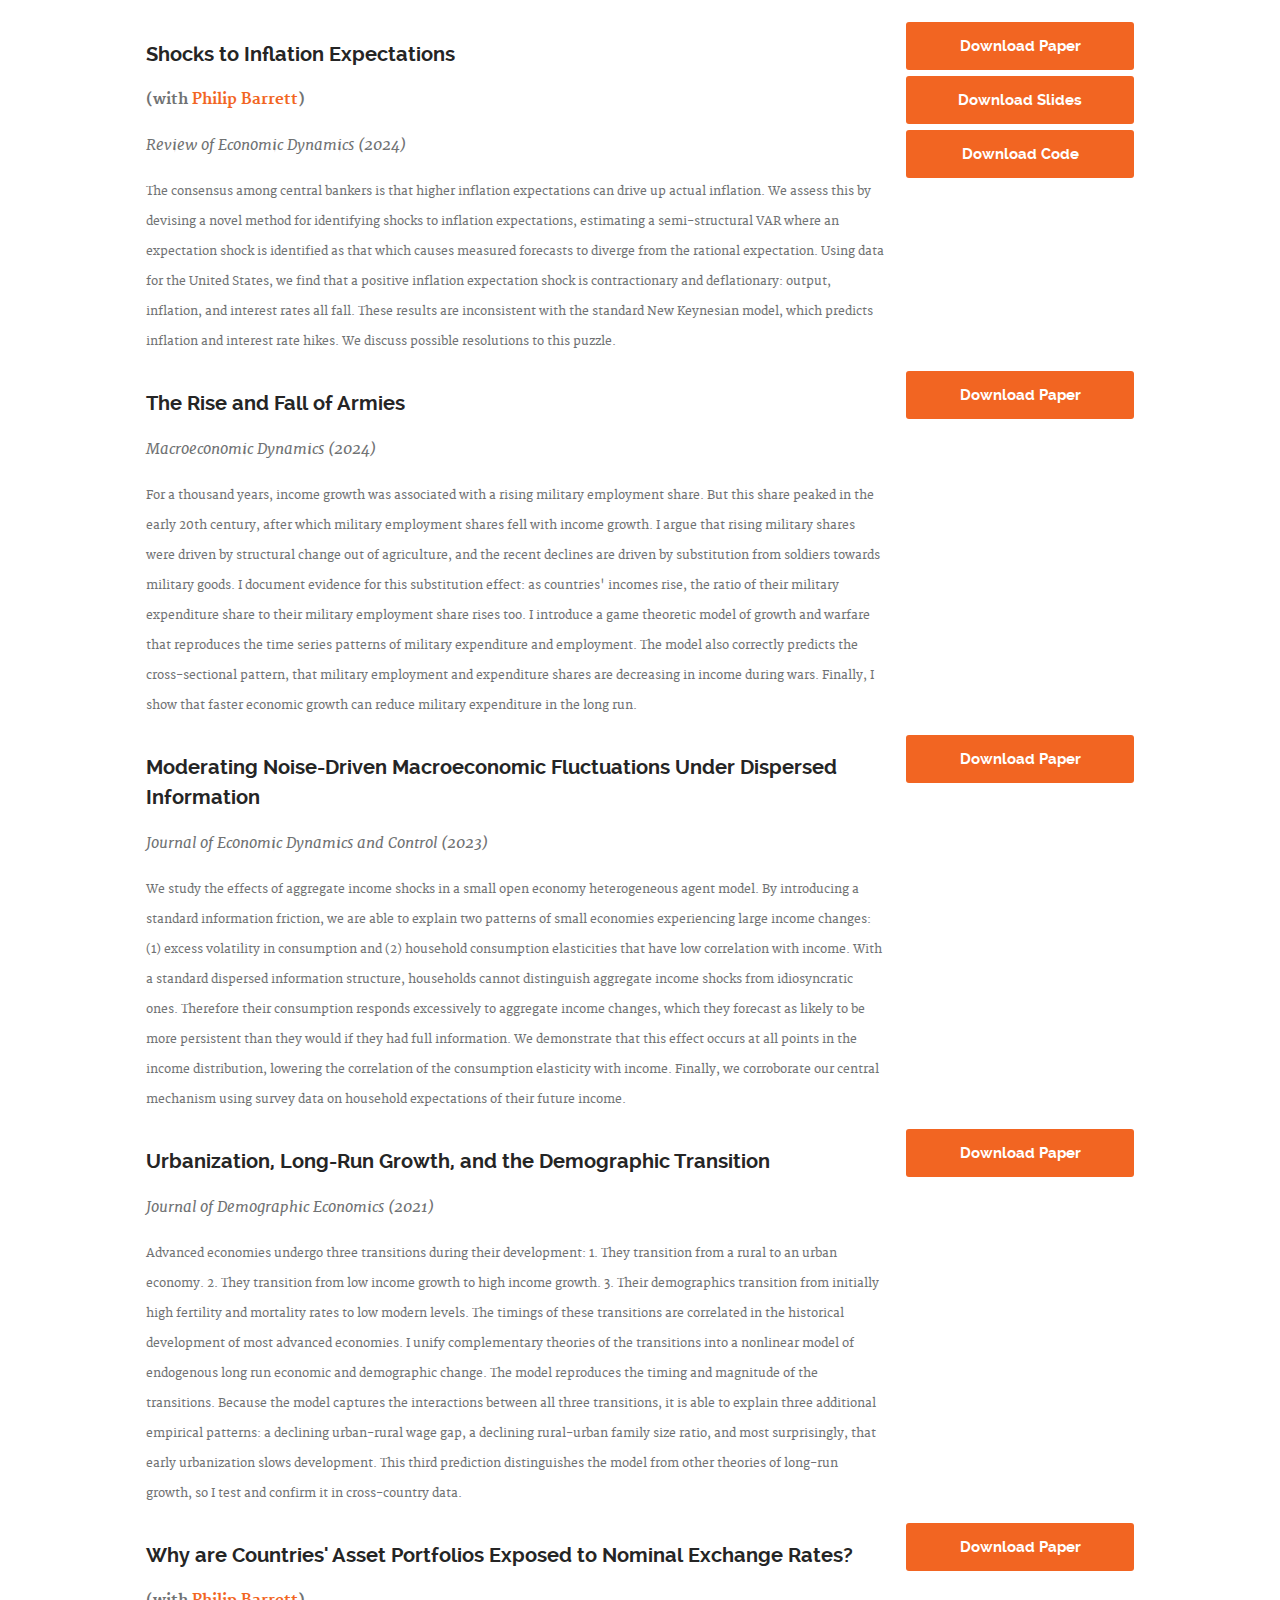
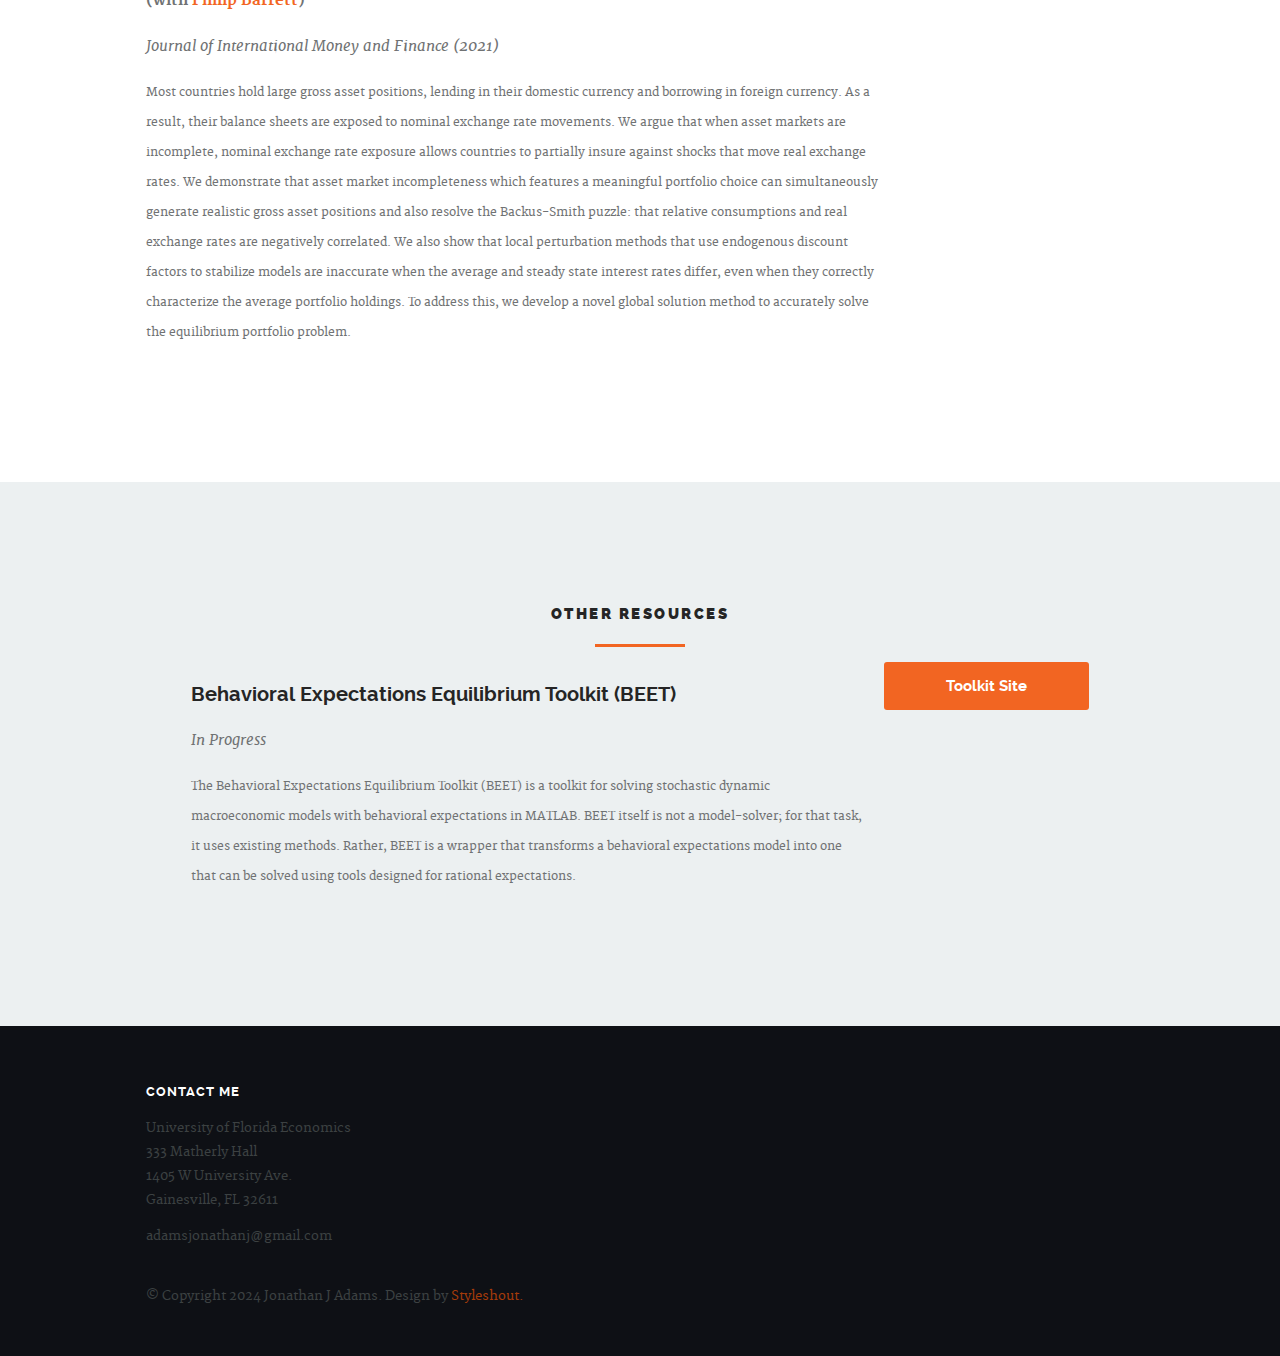
==== commit 722c30dd: "Update index.html" ====
--- a/index.html
+++ b/index.html
@@ -208,6 +208,10 @@
 				onClick="ga('send', 'event', { eventCategory: 'download', eventAction: 'OMPRBDbutton', eventLabel: 'OMPRBDpaper' });">
 				Download Paper
 			</a>
+			<a class="button primary full-width" href="https://github.com/taipliadis/optimal-mp-belief-distortions" target="_blank" 
+				onClick="ga('send', 'event', { eventCategory: 'download', eventAction: 'OMPRBDcodebutton', eventLabel: 'OMPRBDcode' });">
+				Download Code
+			</a>			
 		</div>
 	</div>
 	
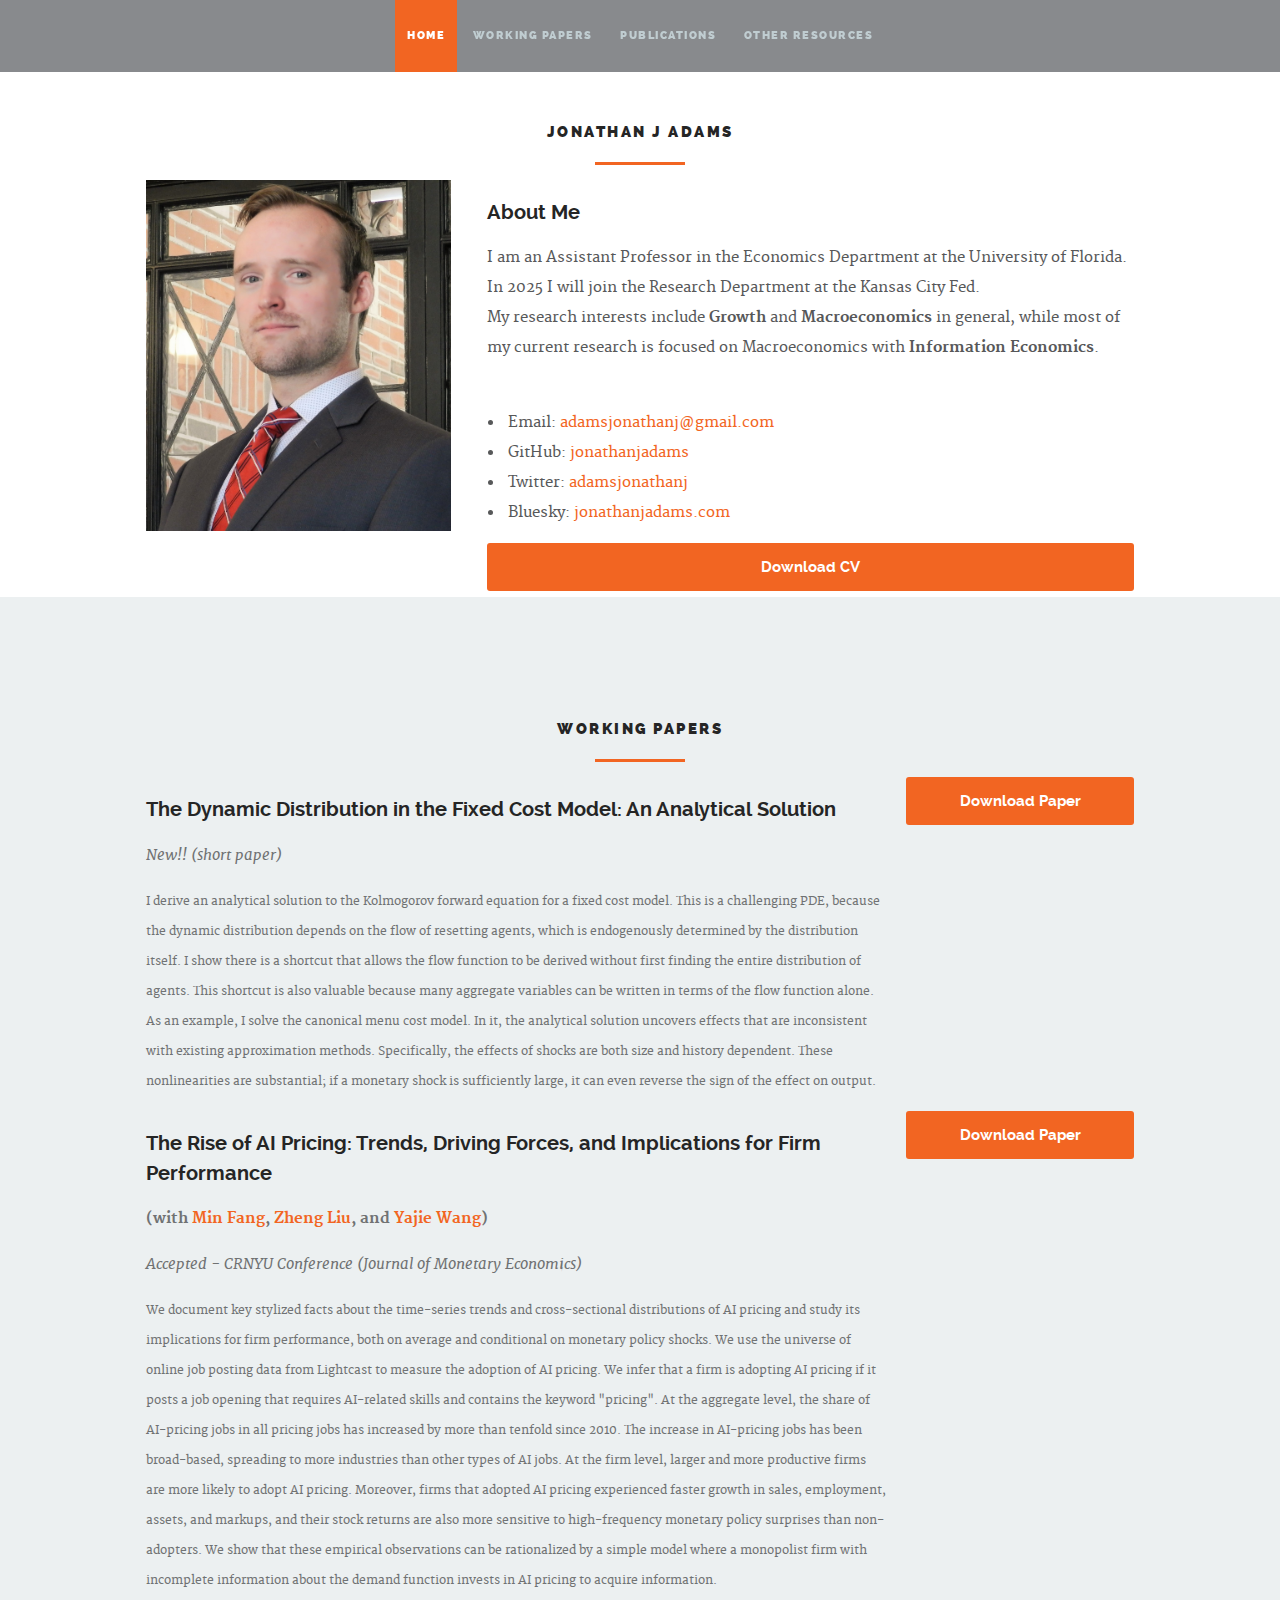
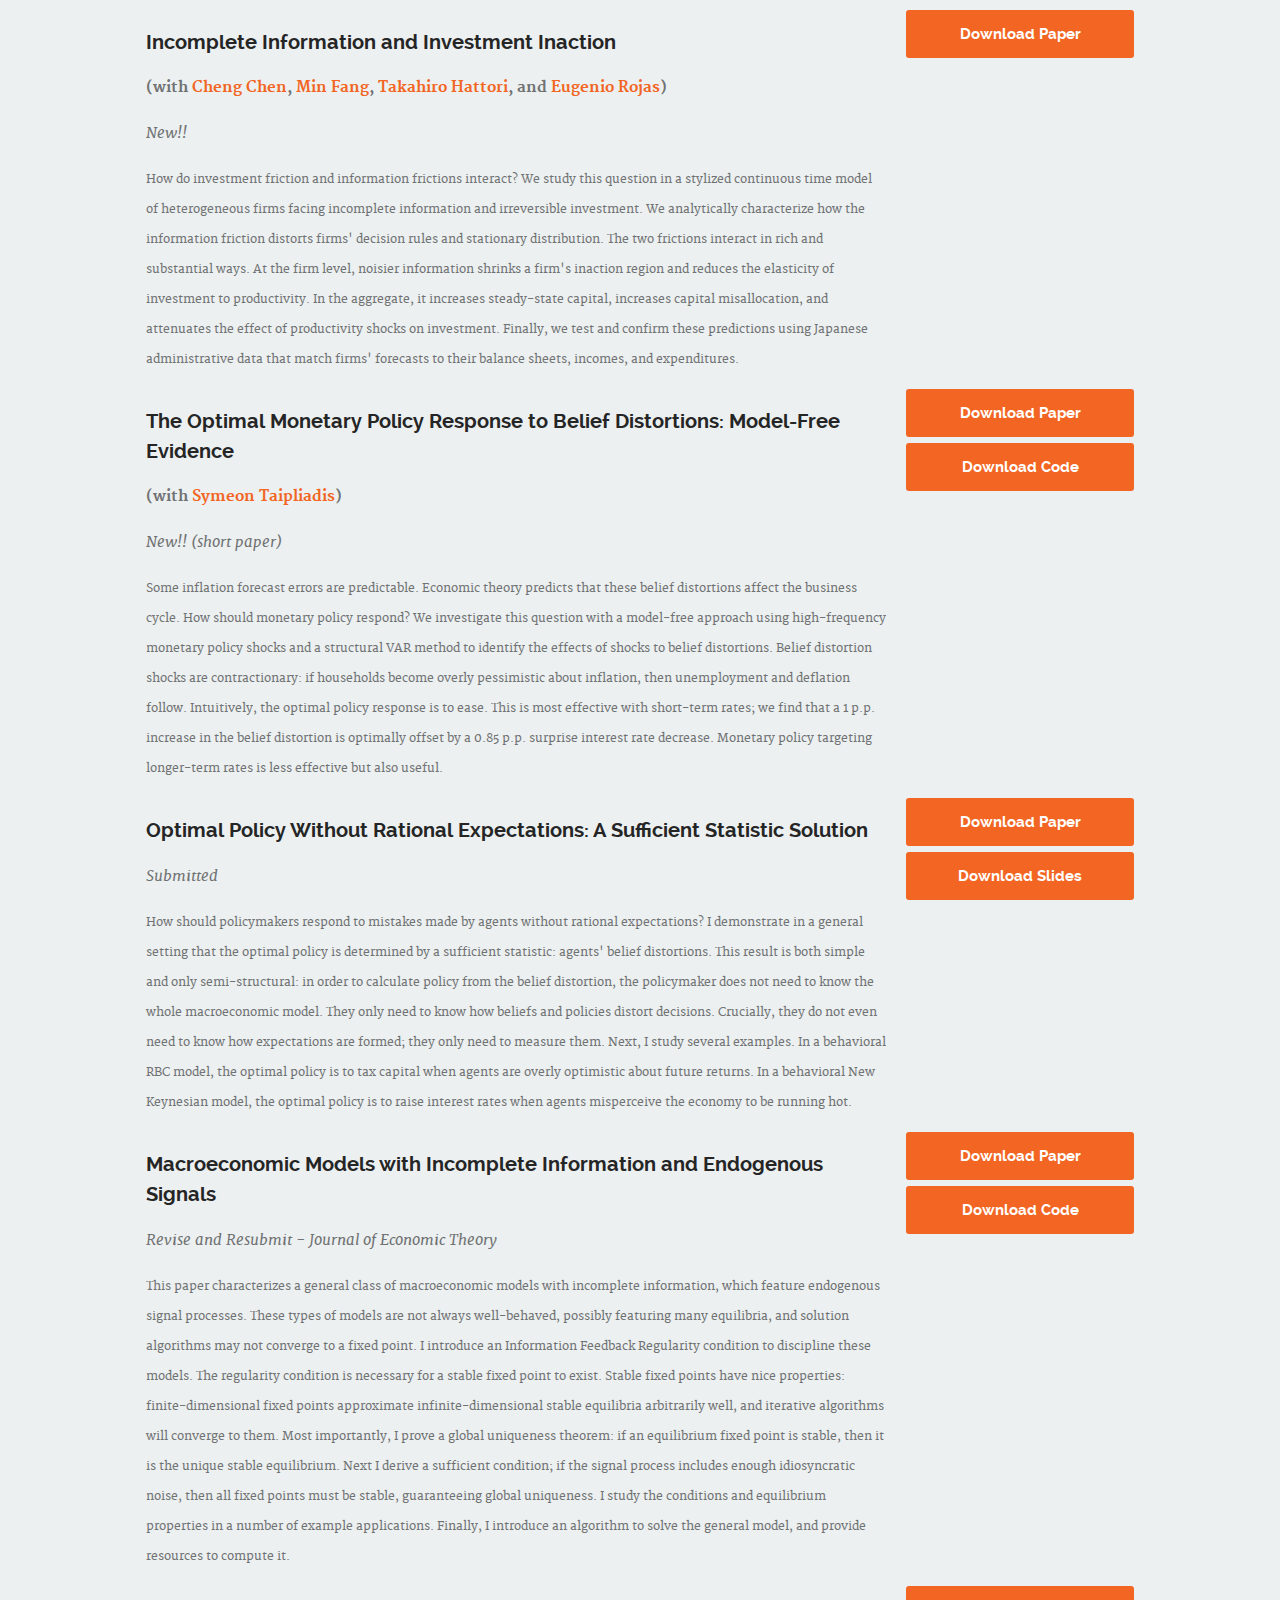
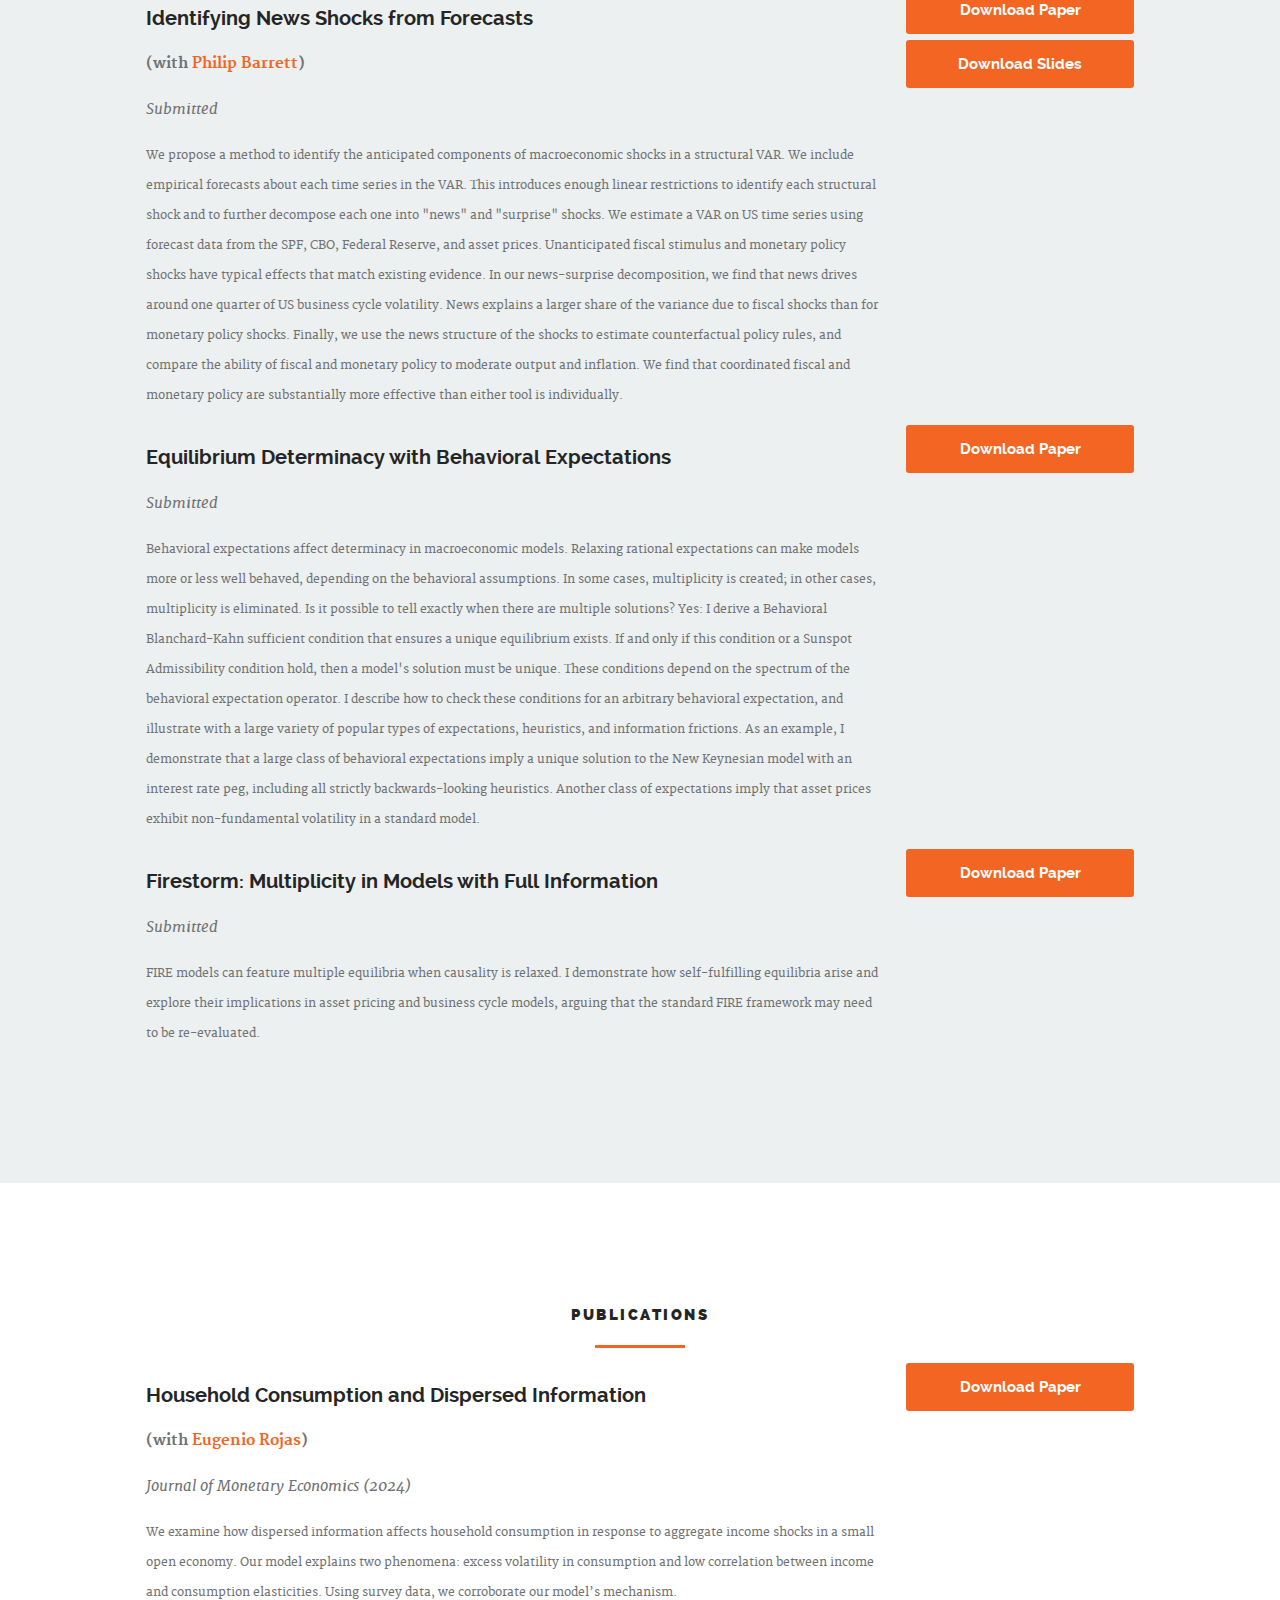
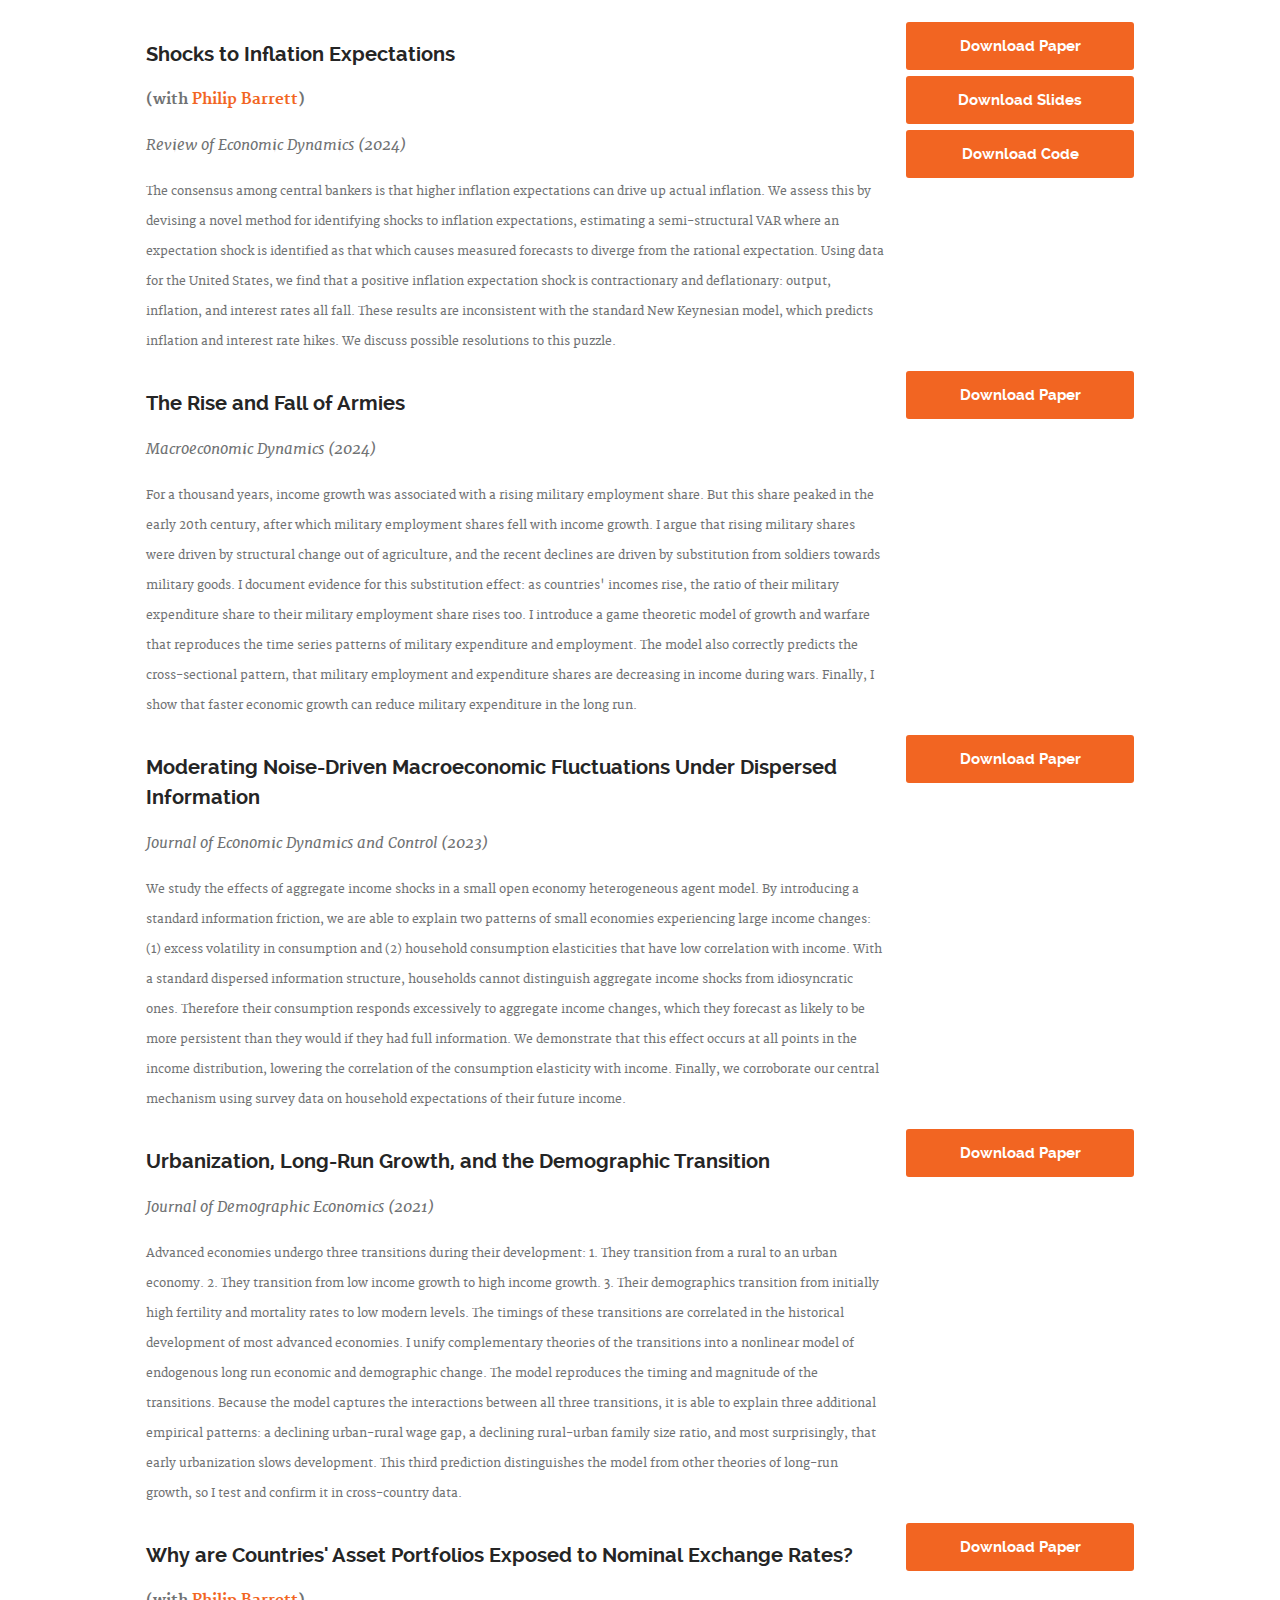
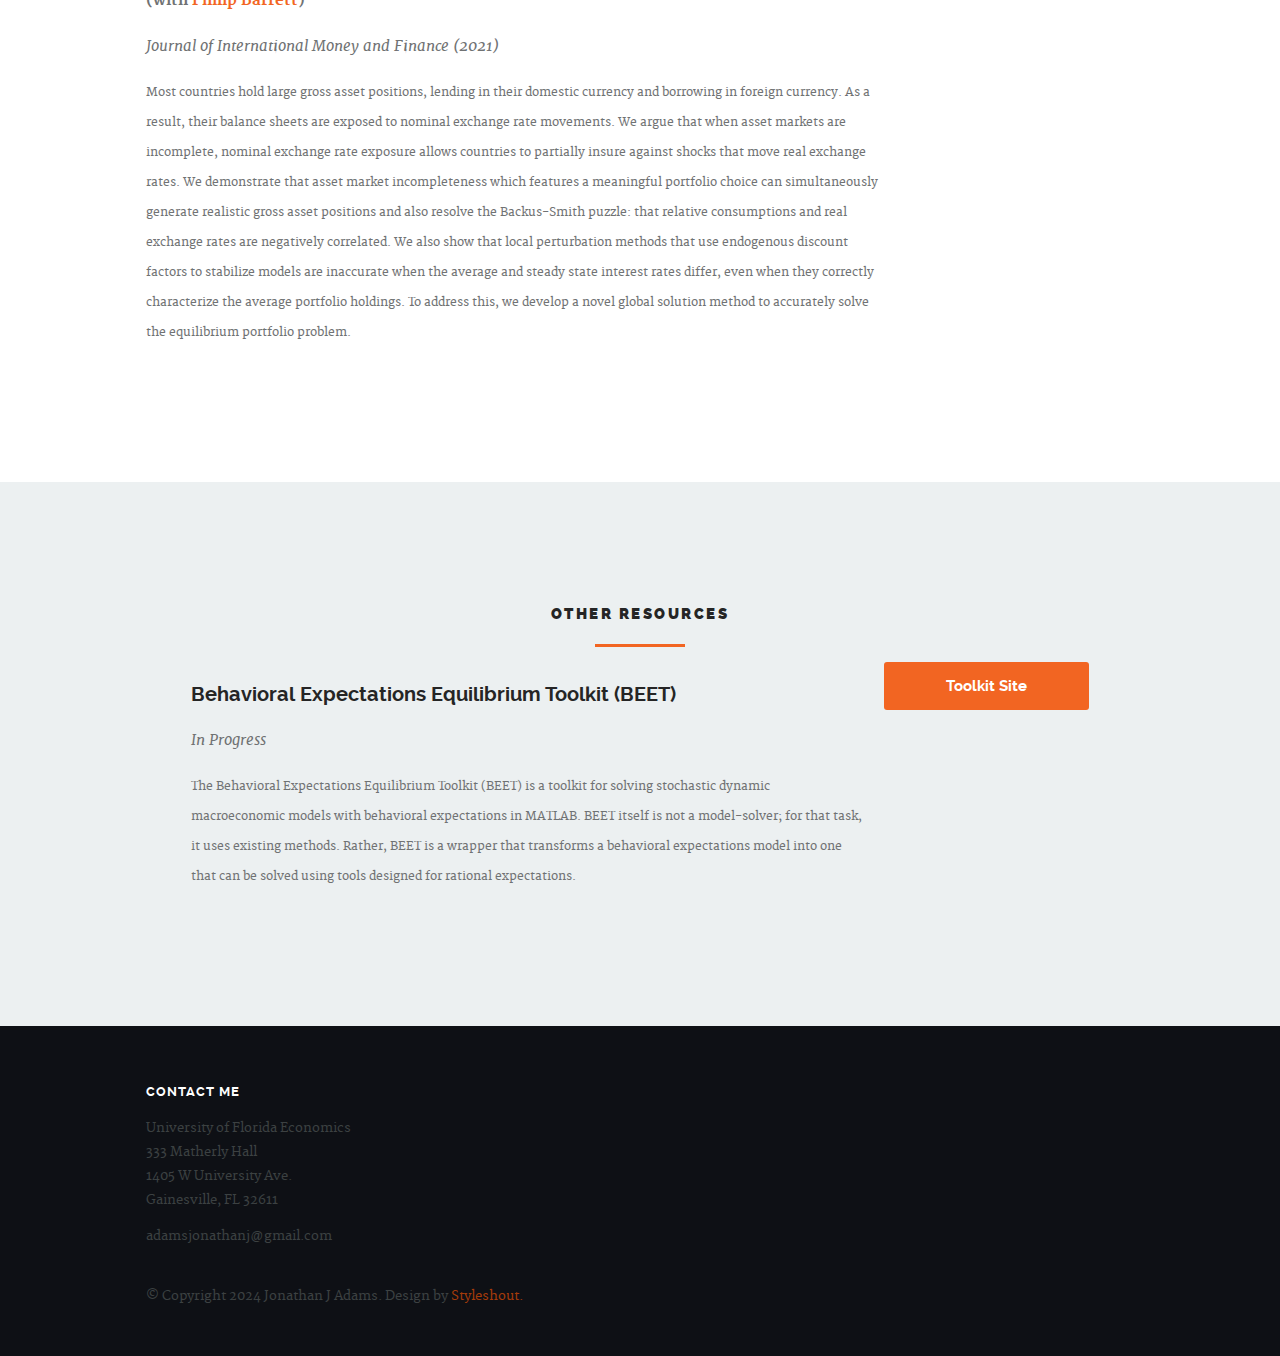
==== commit 390622f8: "Update index.html" ====
--- a/index.html
+++ b/index.html
@@ -198,7 +198,7 @@
 	<div class="row otherresearch-content">
 		<div class="tab-whole nine columns left">
 			<h3>The Optimal Monetary Policy Response to Belief Distortions: Model-Free Evidence</h3>
-			<p> <strong>(with <a>Symeon Taipliadis Chen</a>)</strong></p>
+			<p> <strong>(with <a>Symeon Taipliadis</a>)</strong></p>
 			<p><em>New!! (short paper)</em></p>
 			<p><absfont>Some inflation forecast errors are predictable.  Economic theory predicts that these belief distortions affect the business cycle.  How should monetary policy respond?  We investigate this question with a model-free approach using high-frequency monetary policy shocks and a structural VAR method to identify the effects of shocks to belief distortions.  Belief distortion shocks are contractionary: if households become overly pessimistic about inflation, then unemployment and deflation follow.  Intuitively, the optimal policy response is to ease.  This is most effective with short-term rates; we find that a 1 p.p. increase in the belief distortion is optimally offset by a 0.85 p.p. surprise interest rate decrease.  Monetary policy targeting longer-term rates is less effective but also useful.    	
 			</absfont></p>
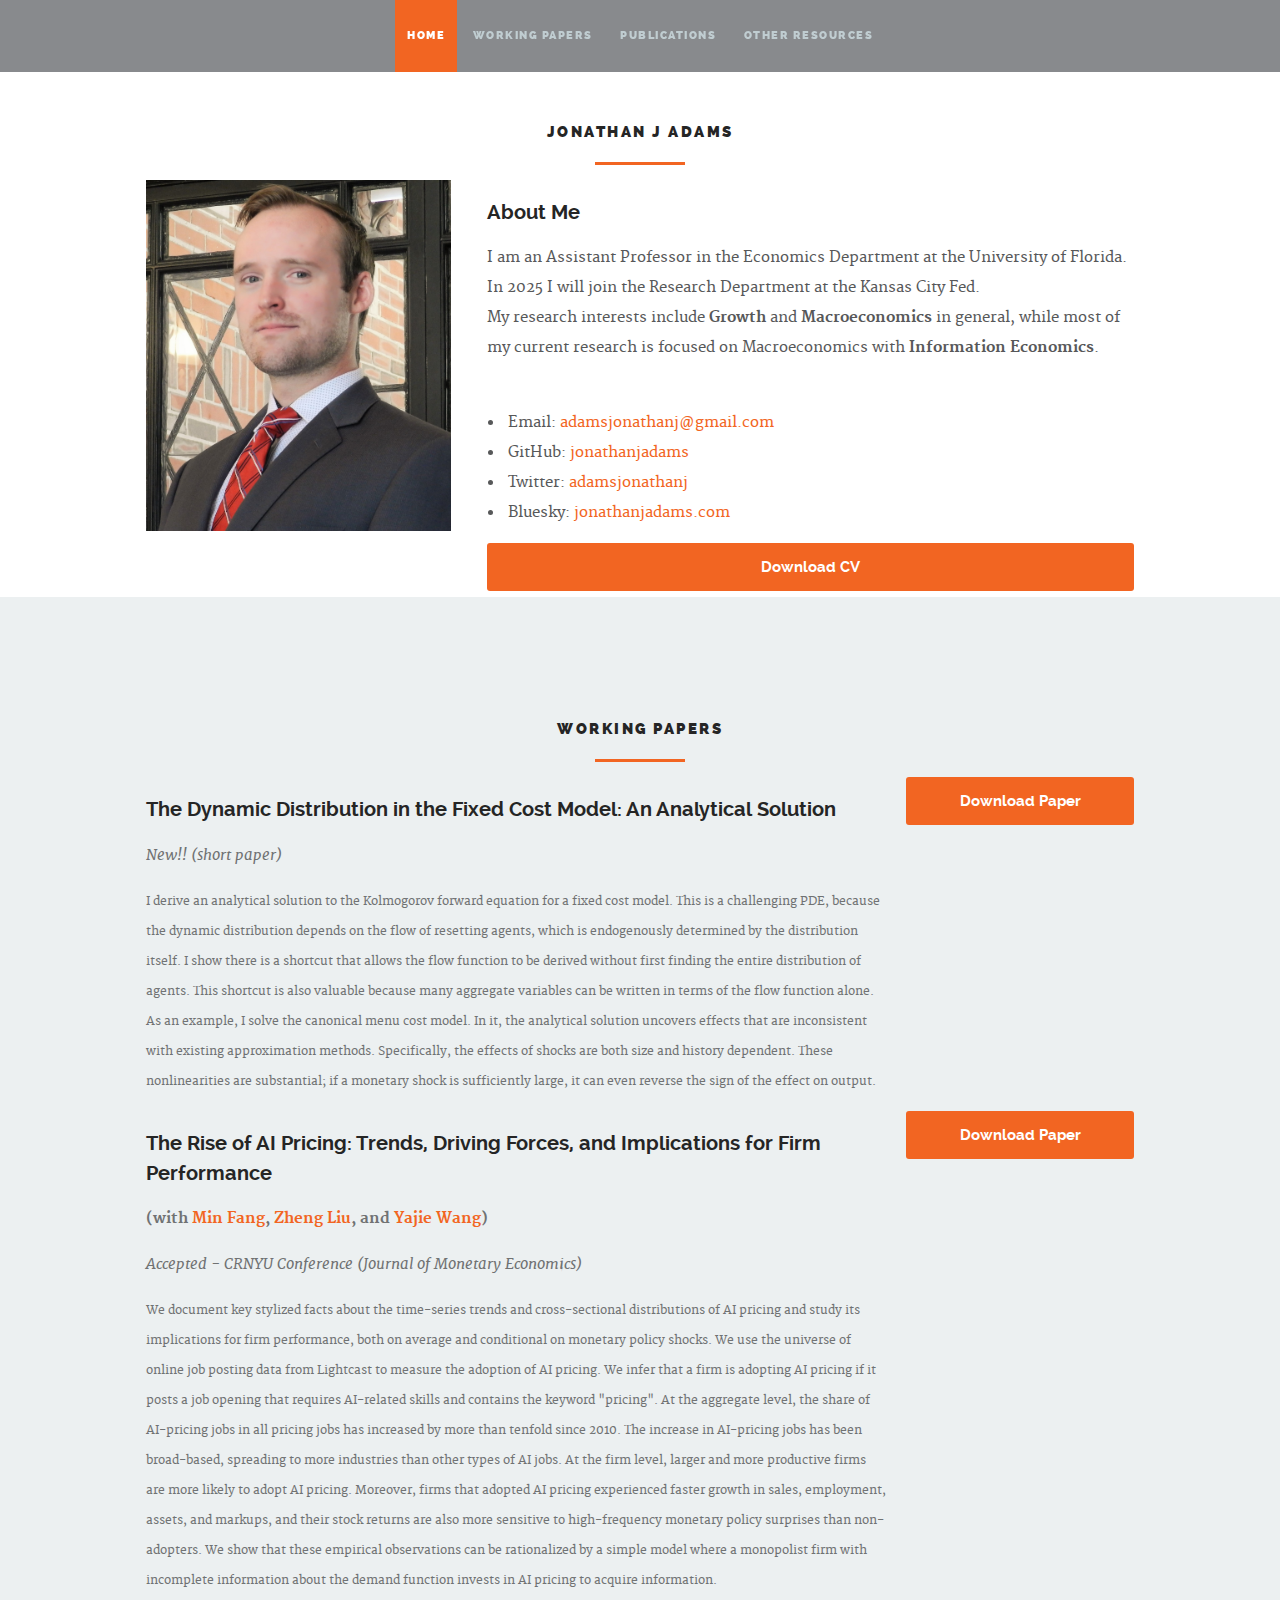
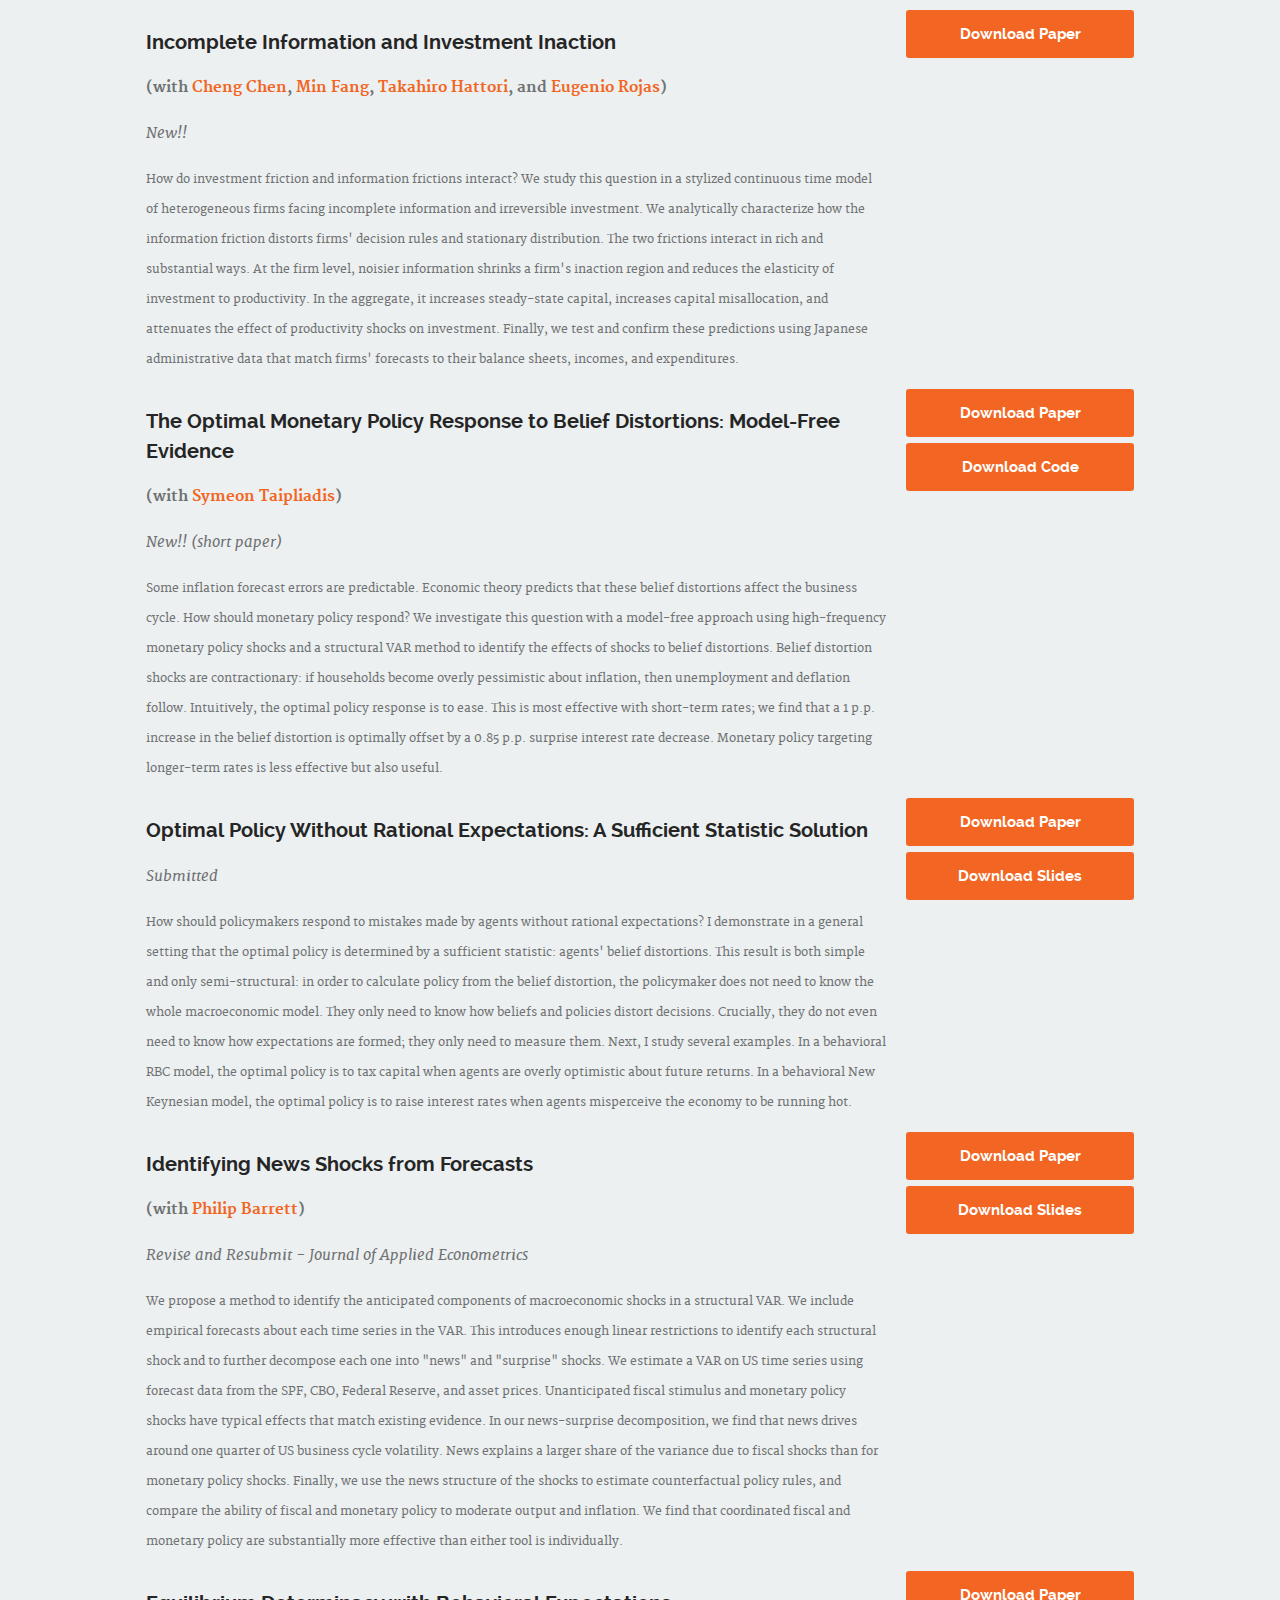
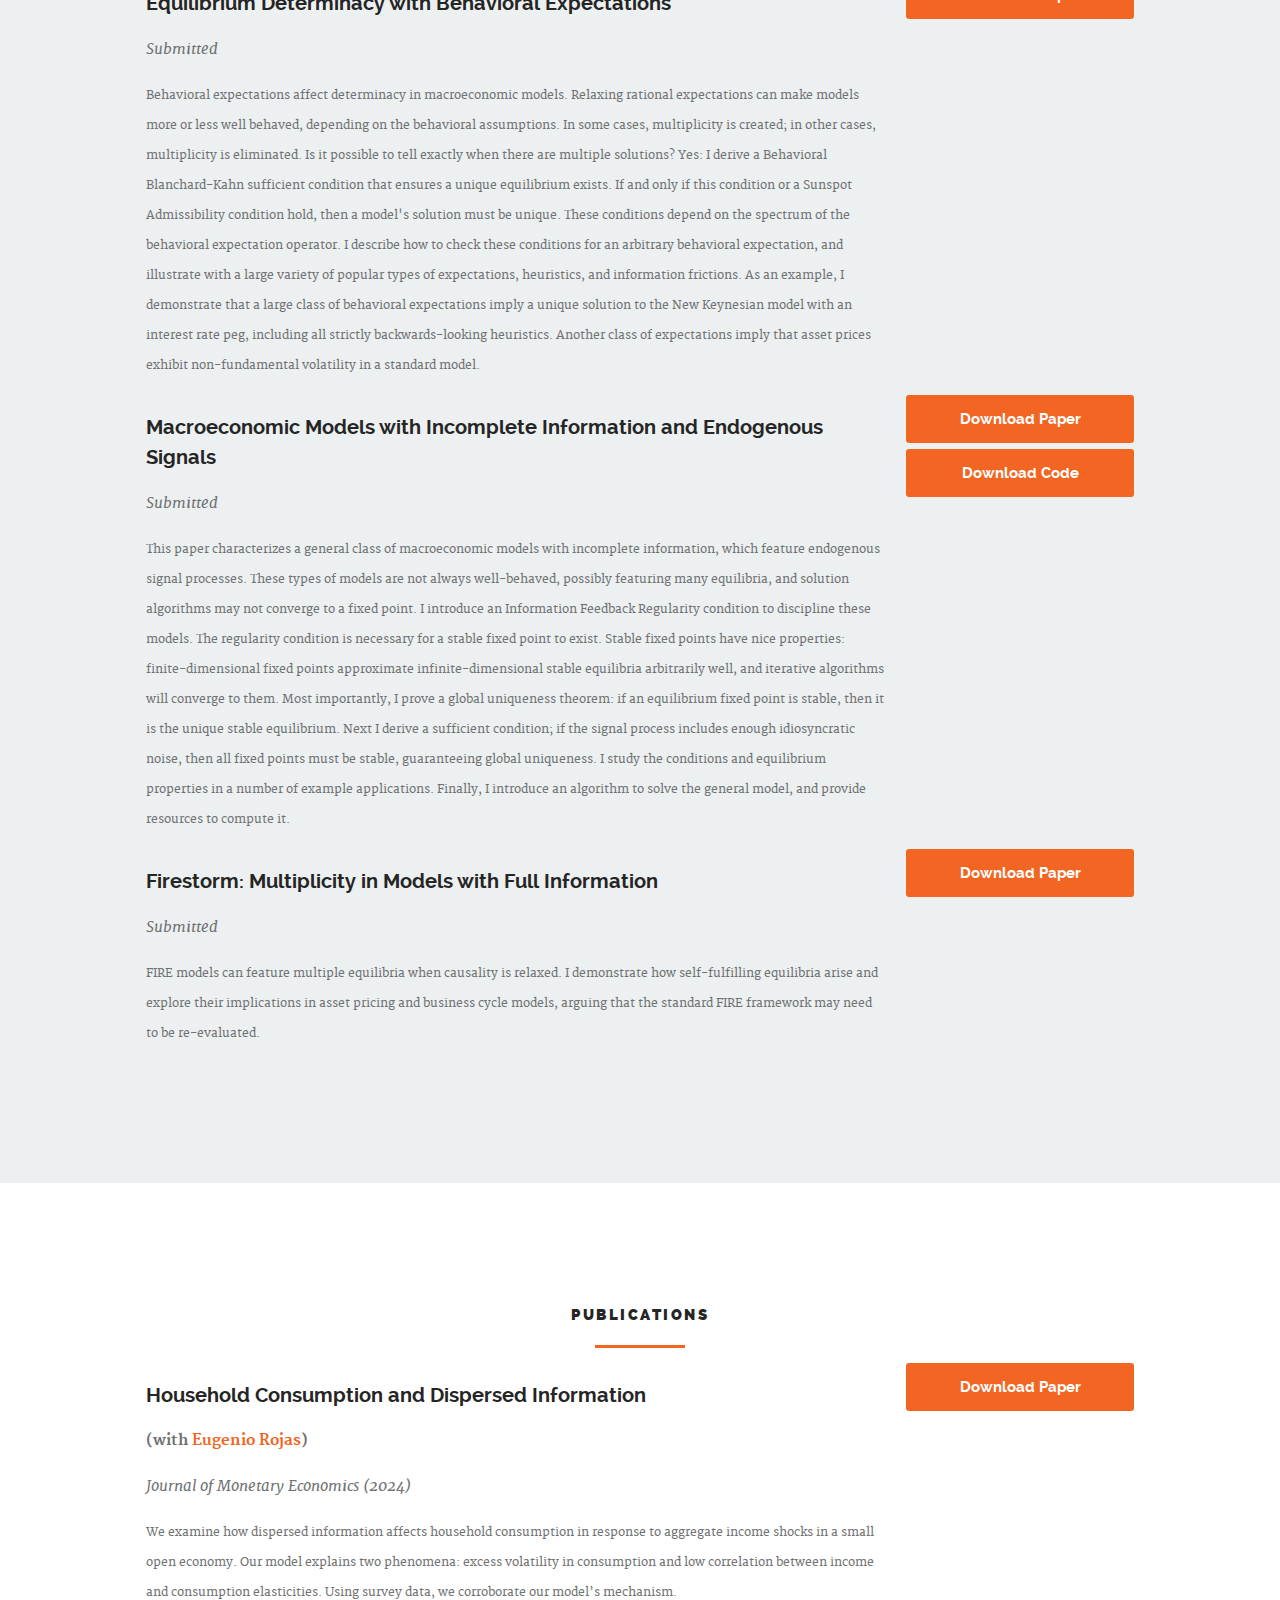
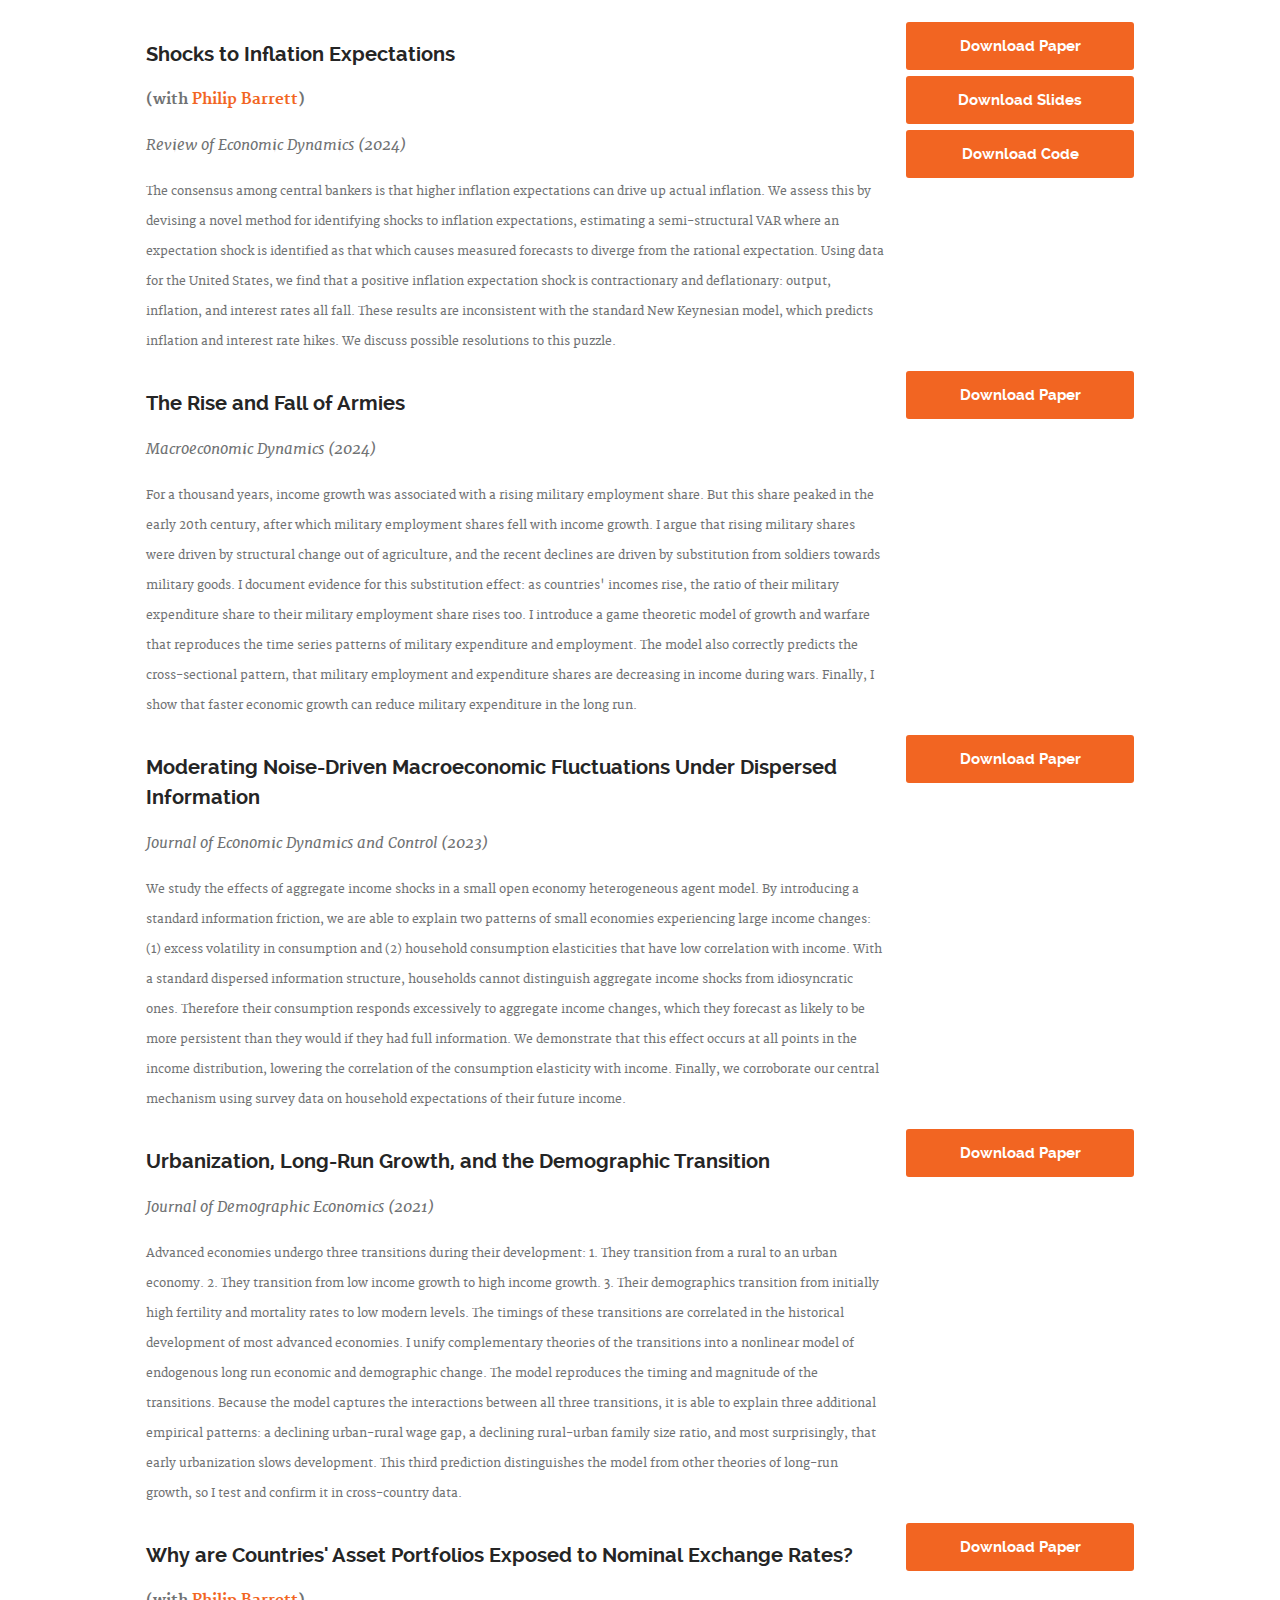
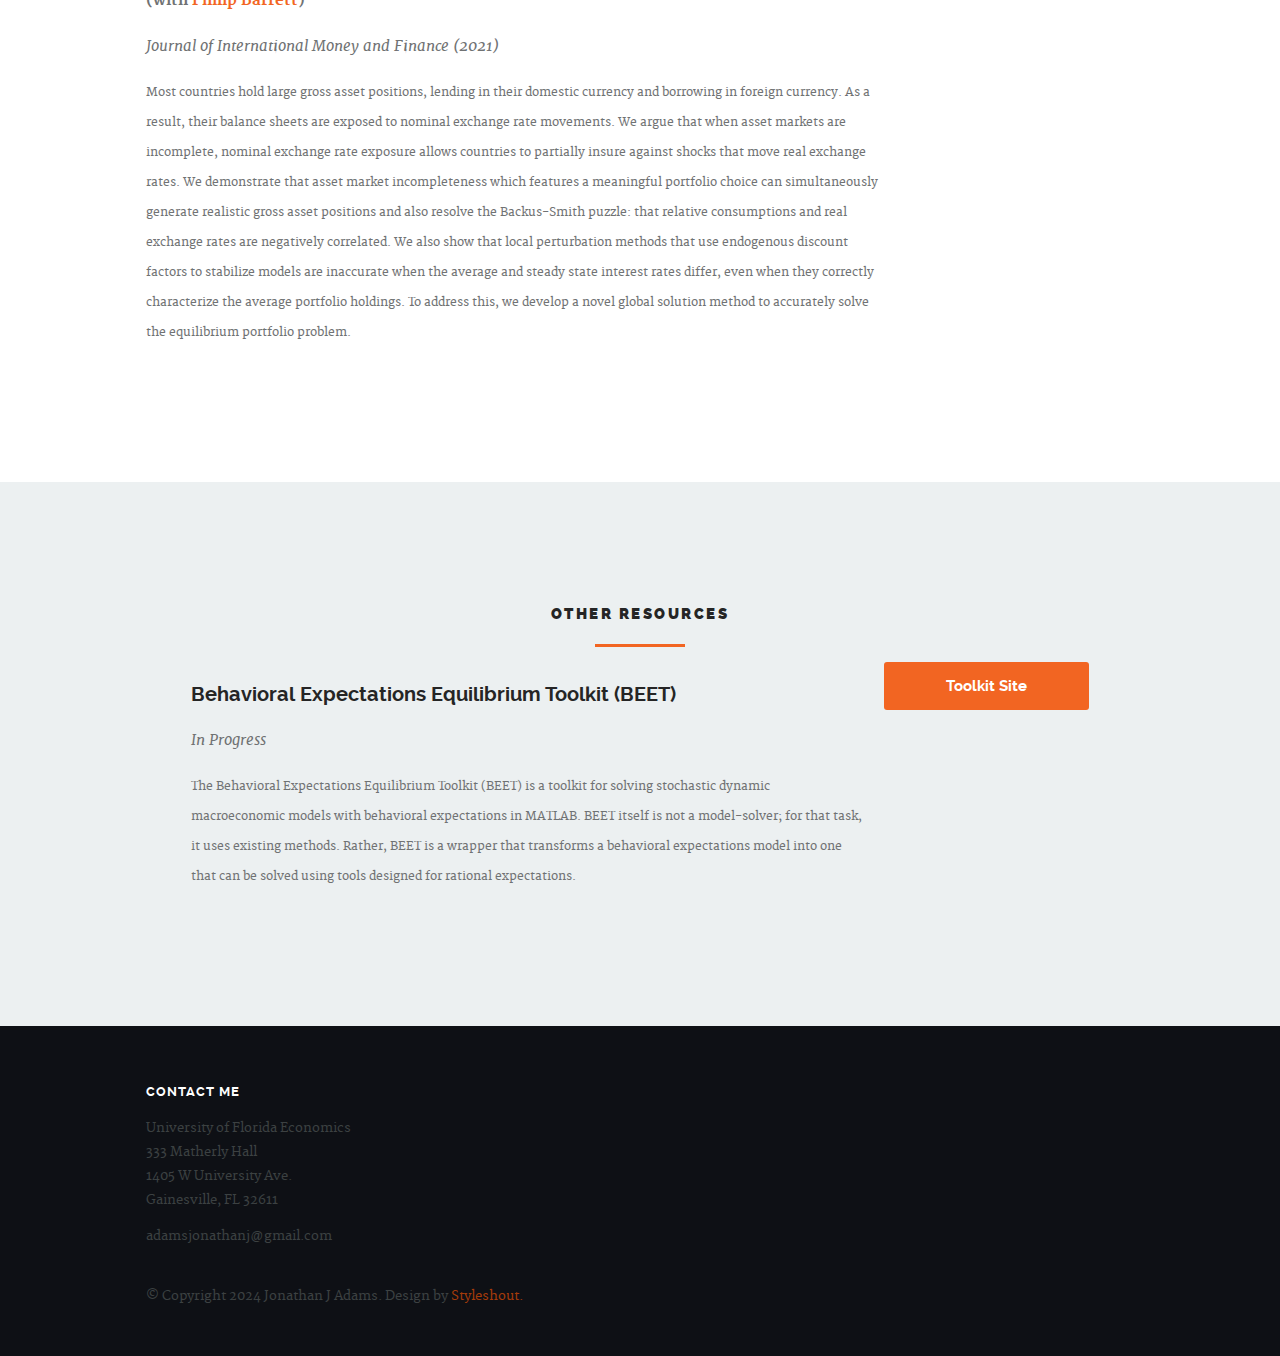
==== commit 345bb85c: "Update index.html" ====
--- a/index.html
+++ b/index.html
@@ -236,27 +236,9 @@
 	
 	<div class="row otherresearch-content">
 		<div class="tab-whole nine columns left">
-			<h3>Macroeconomic Models with Incomplete Information and Endogenous Signals</h3>
-			<p><em>Revise and Resubmit - Journal of Economic Theory</em></p>
-			<p><absfont>This paper characterizes a general class of macroeconomic models with incomplete information, which feature endogenous signal processes.  These types of models are not always well-behaved, possibly featuring many equilibria, and solution algorithms may not converge to a fixed point. I introduce an Information Feedback Regularity condition to discipline these models.  The regularity condition is necessary for a stable fixed point to exist.  Stable fixed points have nice properties: finite-dimensional fixed points approximate infinite-dimensional stable equilibria arbitrarily well, and iterative algorithms will converge to them.  Most importantly, I prove a global uniqueness theorem: if an equilibrium fixed point is stable, then it is the unique stable equilibrium.  Next I derive a sufficient condition; if the signal process includes enough idiosyncratic noise, then all fixed points must be stable, guaranteeing global uniqueness.  I study the conditions and equilibrium properties in a number of example applications.  Finally, I introduce an algorithm to solve the general model, and provide resources to compute it.
-			</absfont></p>
-		</div>
-		<div class="mob-whole three columns right">
-			<a class="button primary full-width" href="files/MMIIES/endoginfo.pdf" target="_blank" 
-				onClick="ga('send', 'event', { eventCategory: 'download', eventAction: 'endoginfobutton', eventLabel: 'endoginfopaper' });">
-				Download Paper
-			</a>
-			<a class="button primary full-width" href="https://github.com/jonathanjadams/endogenous-signals" target="_blank">
-				Download Code
-			</a>
-		</div>
-	</div>
-
-	<div class="row otherresearch-content">
-		<div class="tab-whole nine columns left">
 			<h3>Identifying News Shocks from Forecasts </h3>
 			<p> <strong>(with <a href="https://sites.google.com/view/philip-barrett/home">Philip Barrett</a>)</strong></p>
-			<p><em>Submitted</em></p>
+			<p><em>Revise and Resubmit - Journal of Applied Econometrics</em></p>
 			<p><absfont>We propose a method to identify the anticipated components of macroeconomic shocks in a structural VAR. We include empirical forecasts about each time series in the VAR.  This introduces enough linear restrictions to identify each structural shock and to further decompose each one into "news" and "surprise" shocks.  We estimate a VAR on US time series using forecast data from the SPF, CBO, Federal Reserve, and asset prices.  Unanticipated fiscal stimulus and monetary policy shocks have typical effects that match existing evidence.  In our news-surprise decomposition, we find that news drives around one quarter of US business cycle volatility.  News explains a larger share of the variance due to fiscal shocks than for monetary policy shocks.  Finally, we use the news structure of the shocks to estimate counterfactual policy rules, and compare the ability of fiscal and monetary policy to moderate output and inflation.  We find that coordinated fiscal and monetary policy are substantially more effective than either tool is individually.
 			</absfont></p>
 		</div>
@@ -283,6 +265,24 @@
 			<a class="button primary full-width" href="files/Determinacy with Behavioral Expectations/behavioraldeterminacy.pdf" target="_blank" 
 				onClick="ga('send', 'event', { eventCategory: 'download', eventAction: 'behavioraldeterminacybutton', eventLabel: 'behavioraldeterminacypaper' });">
 				Download Paper
+			</a>
+		</div>
+	</div>
+
+	<div class="row otherresearch-content">
+		<div class="tab-whole nine columns left">
+			<h3>Macroeconomic Models with Incomplete Information and Endogenous Signals</h3>
+			<p><em>Submitted</em></p>
+			<p><absfont>This paper characterizes a general class of macroeconomic models with incomplete information, which feature endogenous signal processes.  These types of models are not always well-behaved, possibly featuring many equilibria, and solution algorithms may not converge to a fixed point. I introduce an Information Feedback Regularity condition to discipline these models.  The regularity condition is necessary for a stable fixed point to exist.  Stable fixed points have nice properties: finite-dimensional fixed points approximate infinite-dimensional stable equilibria arbitrarily well, and iterative algorithms will converge to them.  Most importantly, I prove a global uniqueness theorem: if an equilibrium fixed point is stable, then it is the unique stable equilibrium.  Next I derive a sufficient condition; if the signal process includes enough idiosyncratic noise, then all fixed points must be stable, guaranteeing global uniqueness.  I study the conditions and equilibrium properties in a number of example applications.  Finally, I introduce an algorithm to solve the general model, and provide resources to compute it.
+			</absfont></p>
+		</div>
+		<div class="mob-whole three columns right">
+			<a class="button primary full-width" href="files/MMIIES/endoginfo.pdf" target="_blank" 
+				onClick="ga('send', 'event', { eventCategory: 'download', eventAction: 'endoginfobutton', eventLabel: 'endoginfopaper' });">
+				Download Paper
+			</a>
+			<a class="button primary full-width" href="https://github.com/jonathanjadams/endogenous-signals" target="_blank">
+				Download Code
 			</a>
 		</div>
 	</div>
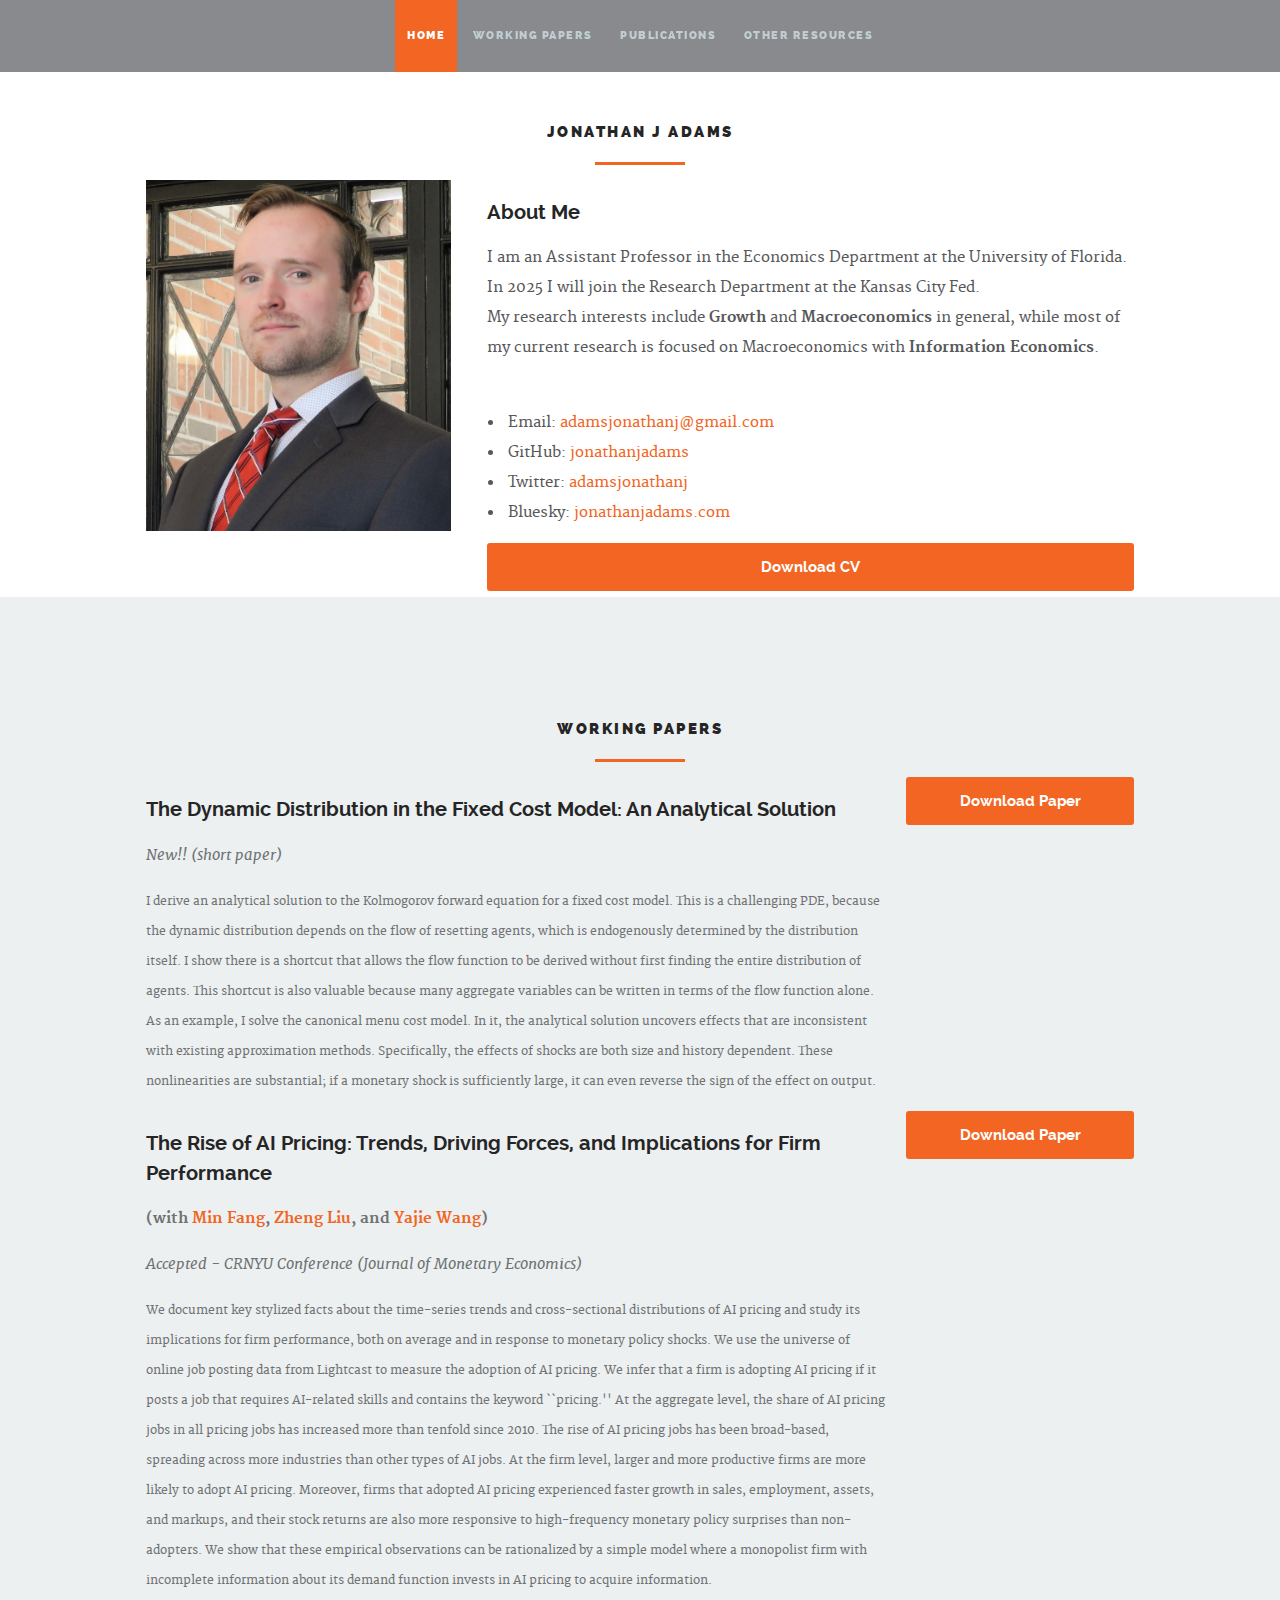
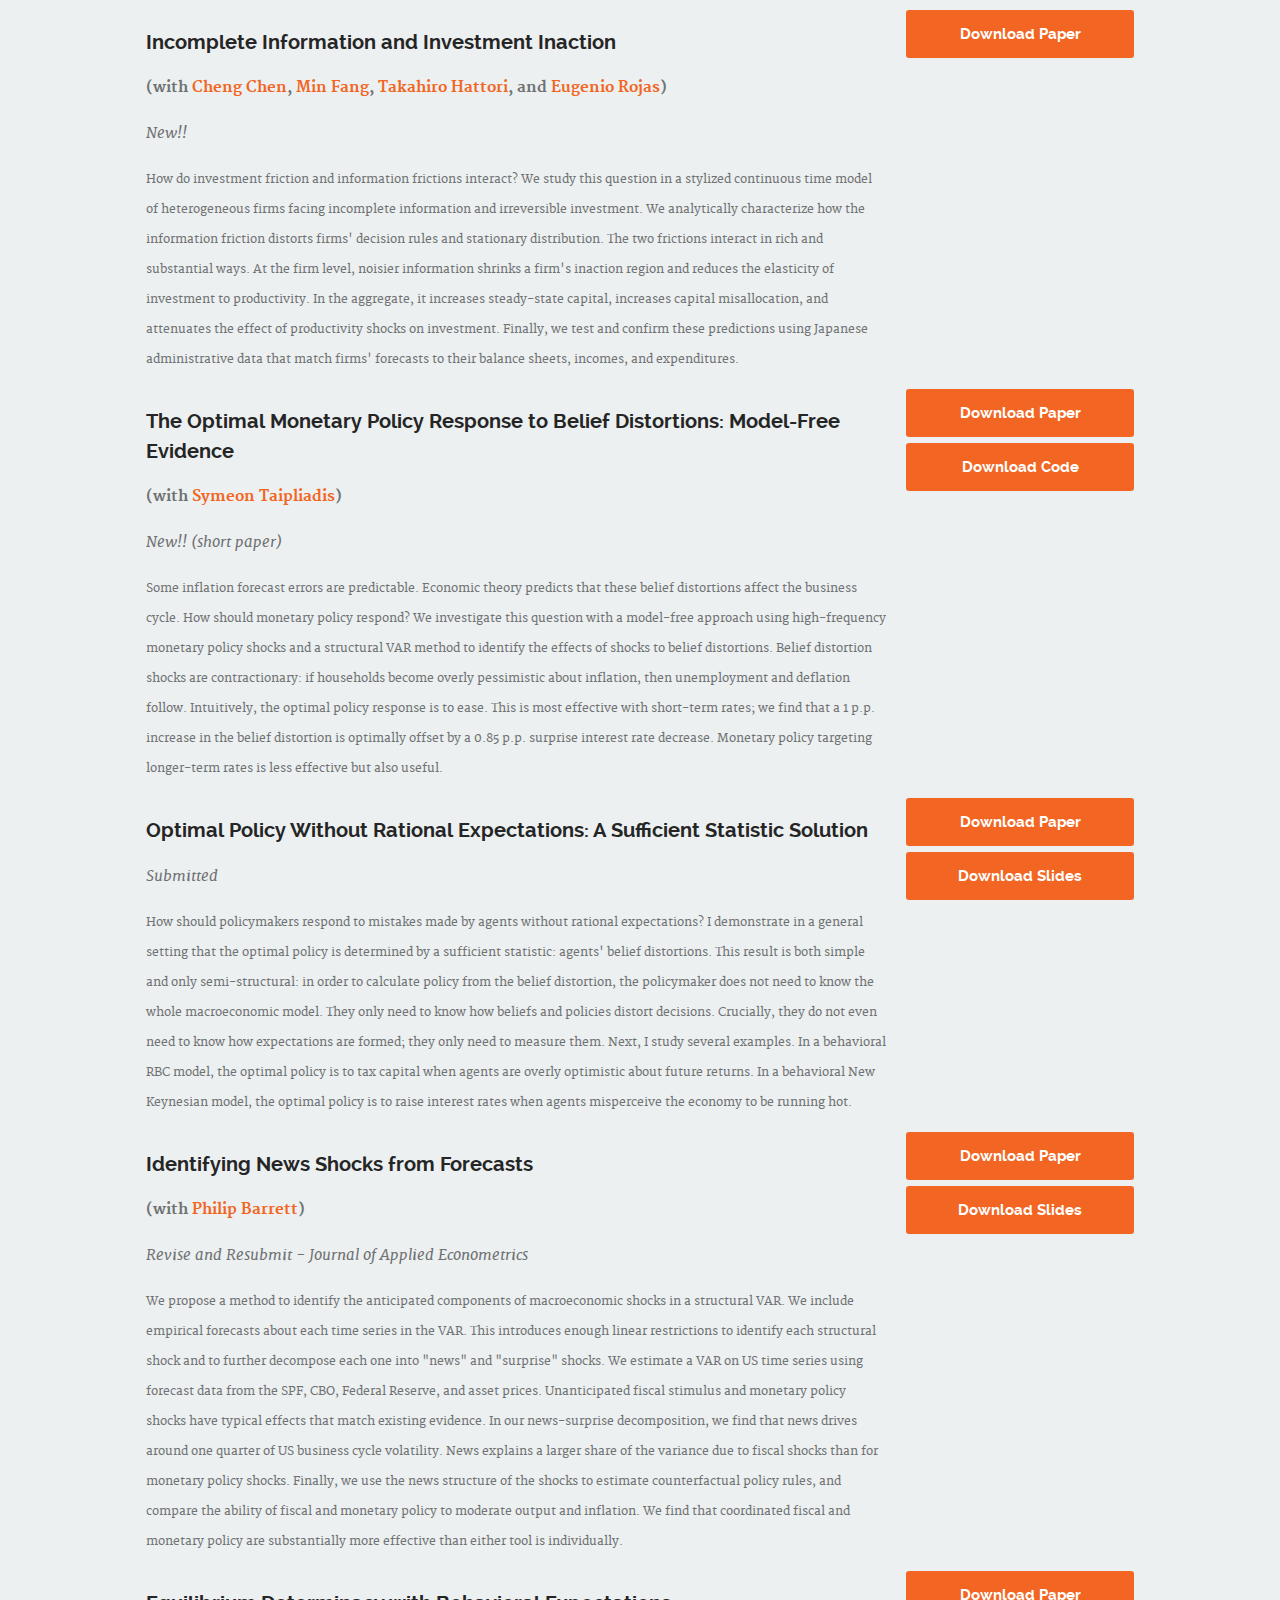
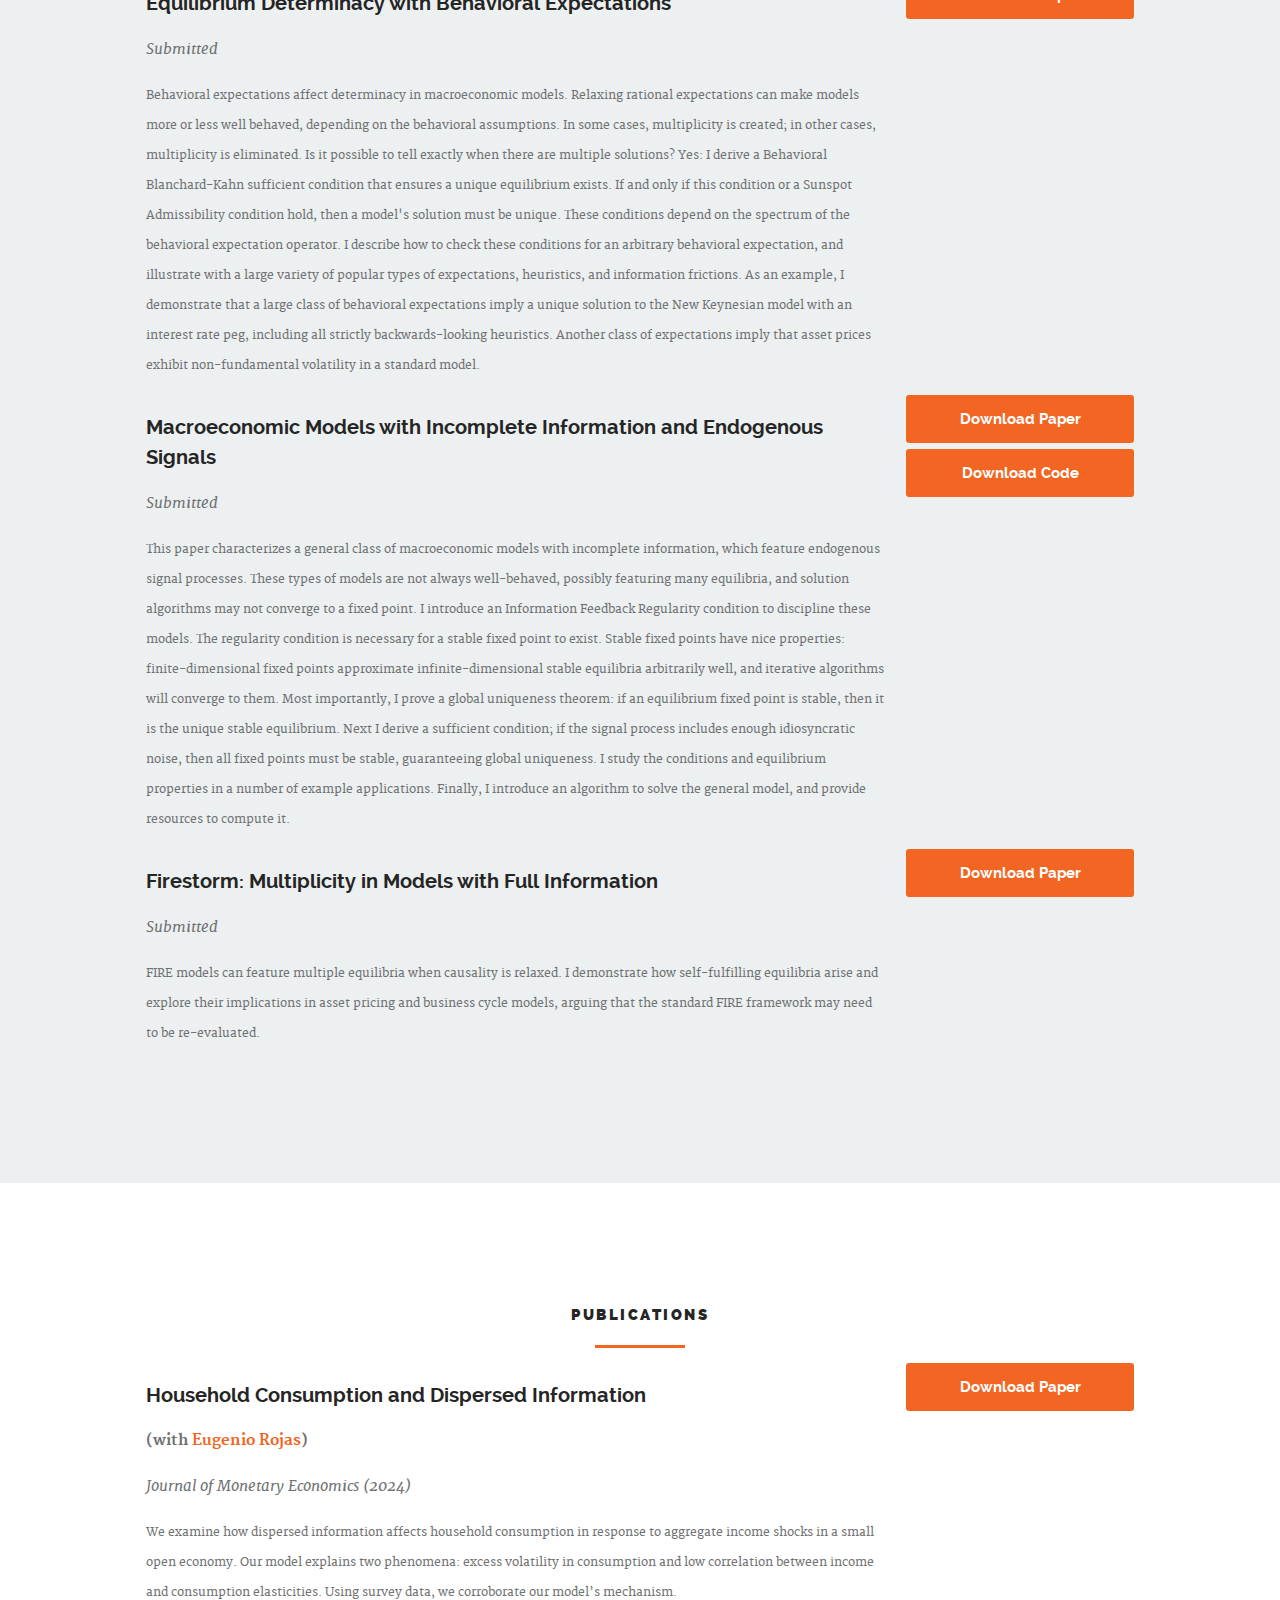
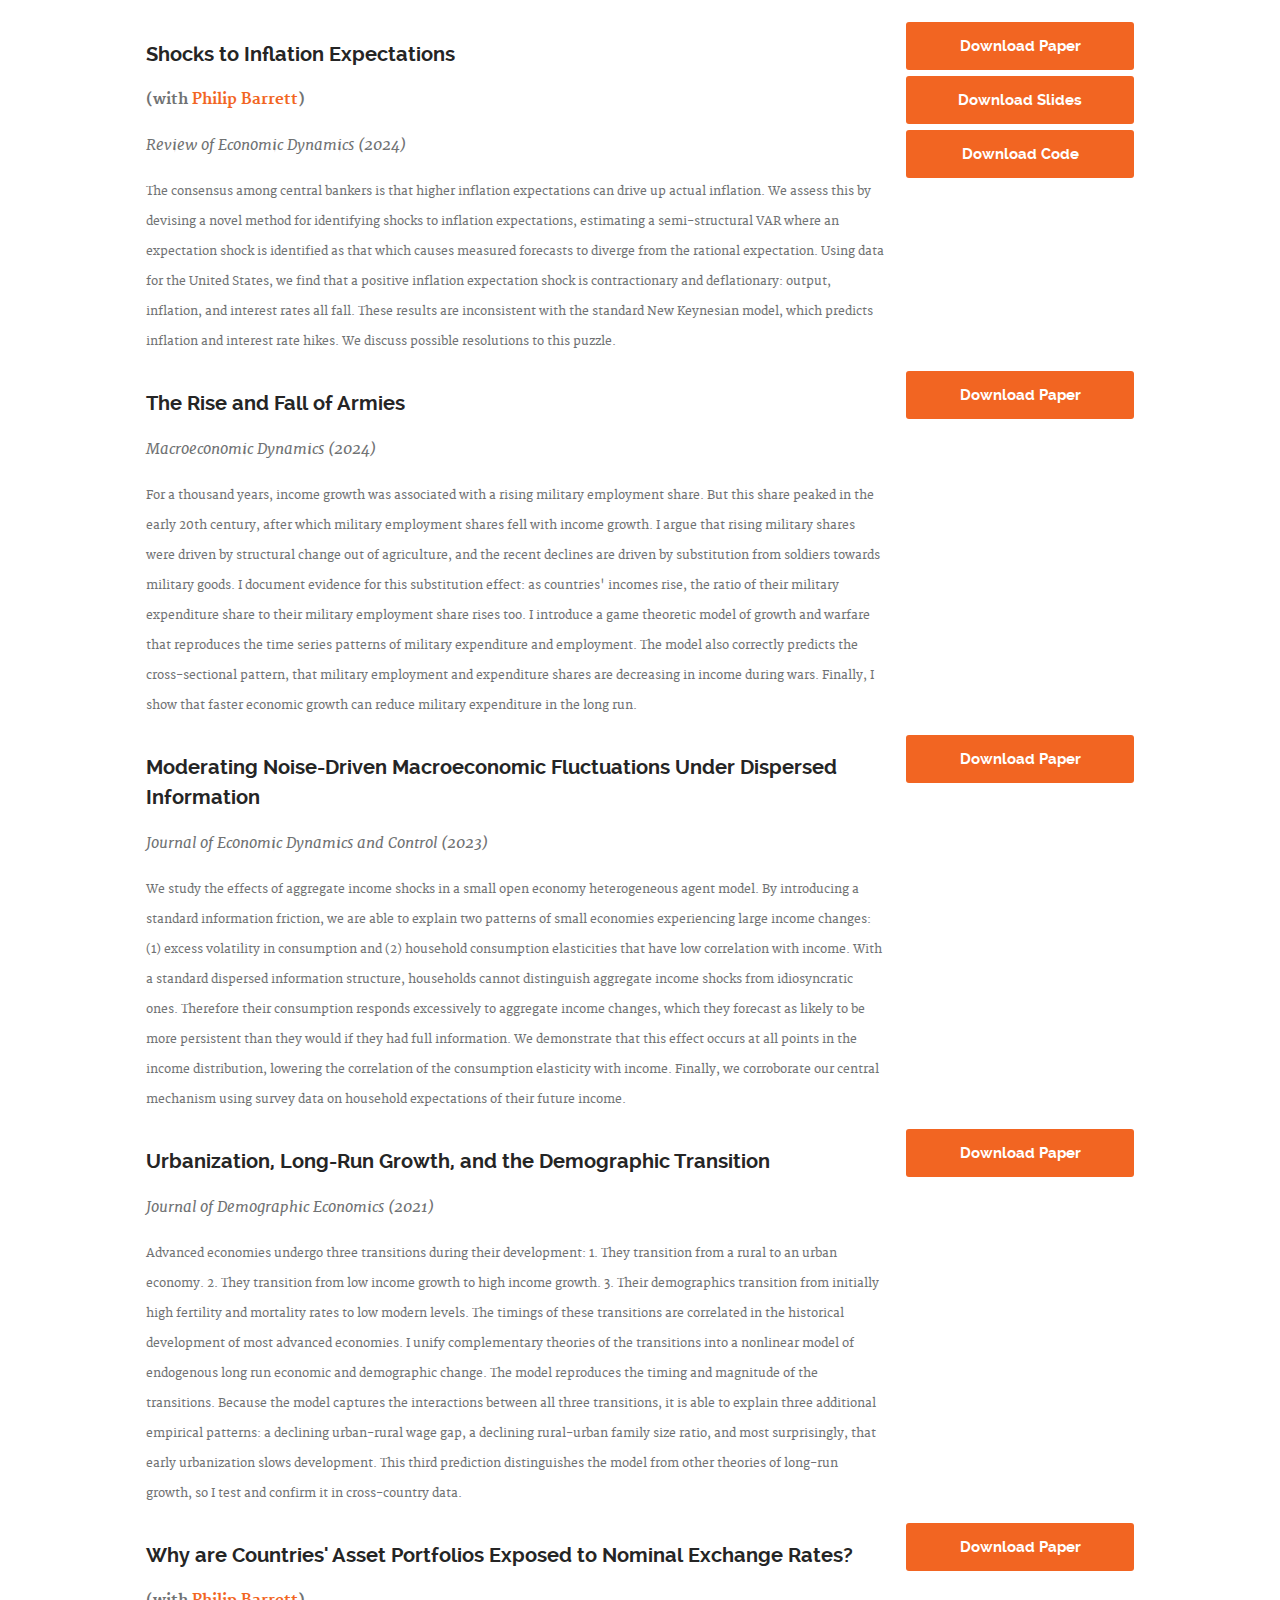
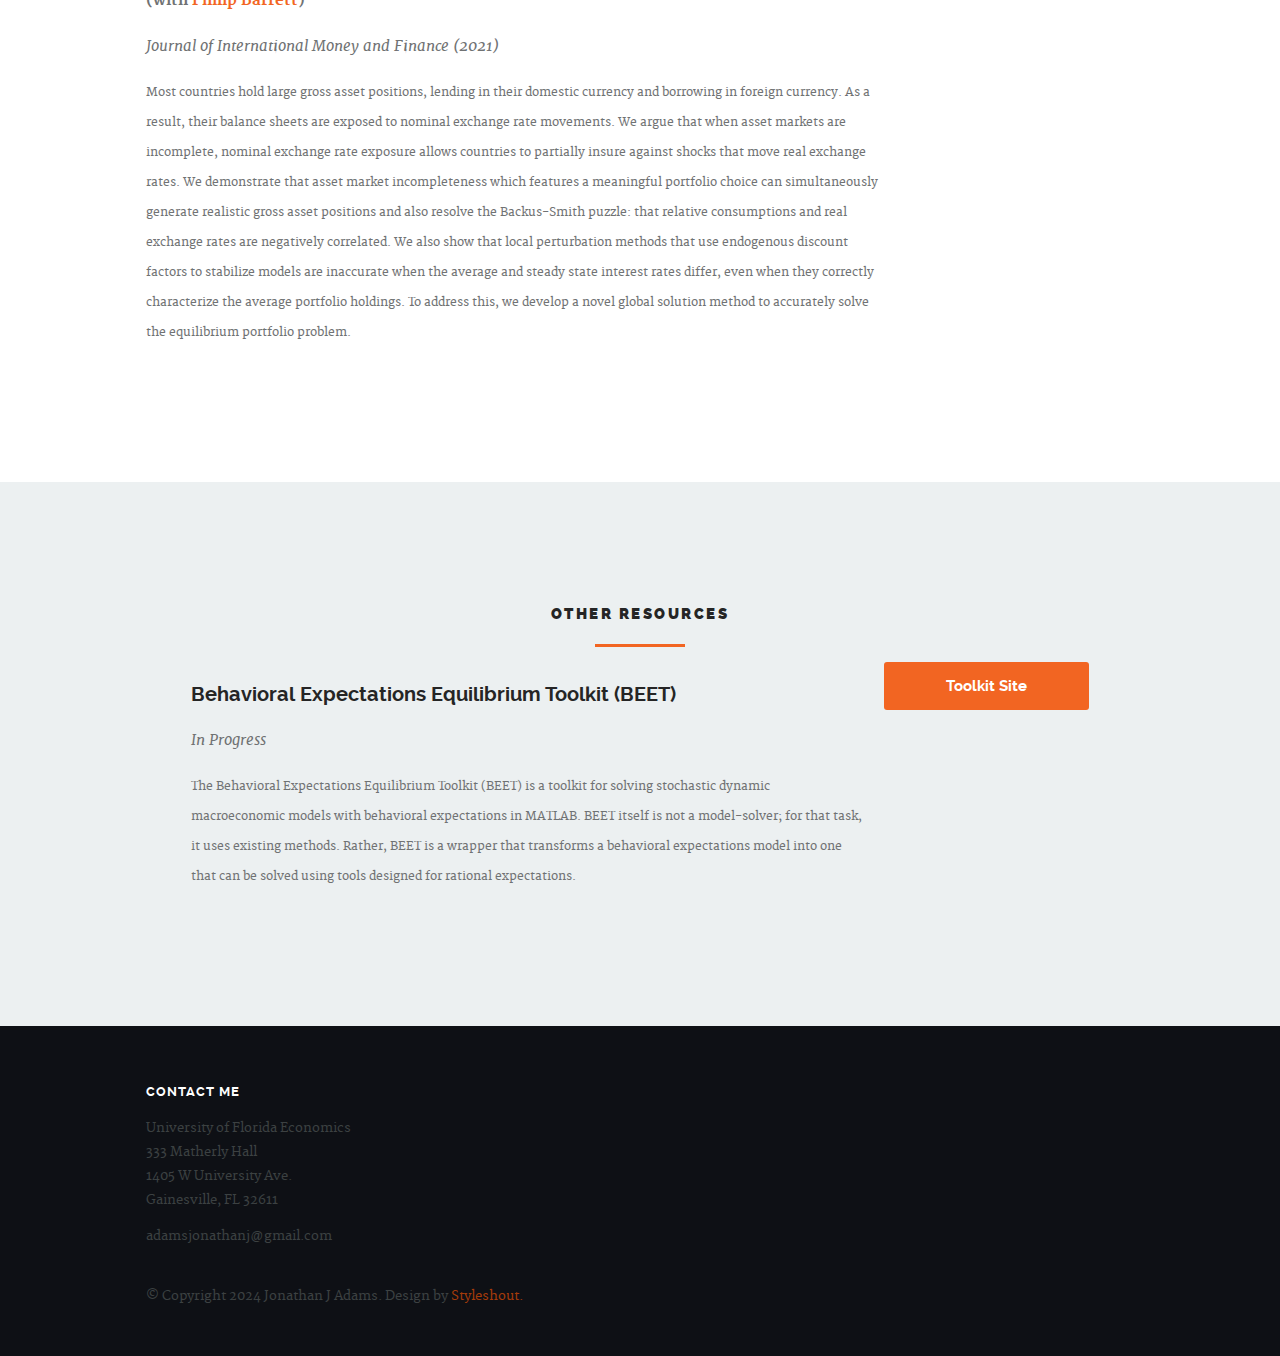
==== commit 172d1e0a: "Update index.html" ====
--- a/index.html
+++ b/index.html
@@ -168,7 +168,7 @@
 			<h3>The Rise of AI Pricing: Trends, Driving Forces, and Implications for Firm Performance</h3>
 			<p> <strong>(with <a href="https://www.minfang.info/">Min Fang</a>, <a href="https://sites.google.com/view/zheng-liu/">Zheng Liu</a>, and <a href="https://www.yajiewang.info/">Yajie Wang</a>)</strong></p>
 			<p><em>Accepted - CRNYU Conference (Journal of Monetary Economics)</em></p>
-			<p><absfont>We document key stylized facts about the time-series trends and cross-sectional distributions of AI pricing and study its implications for firm performance, both on average and conditional on monetary policy shocks. We use the universe of online job posting data from Lightcast to measure the adoption of AI pricing. We infer that a firm is adopting AI pricing if it posts a job opening that requires AI-related skills and contains the keyword "pricing". At the aggregate level, the share of AI-pricing jobs in all pricing jobs has increased by more than tenfold since 2010. The increase in AI-pricing jobs has been broad-based, spreading to more industries than other types of AI jobs. At the firm level, larger and more productive firms are more likely to adopt AI pricing. Moreover, firms that adopted AI pricing experienced faster growth in sales, employment, assets, and markups, and their stock returns are also more sensitive to high-frequency monetary policy surprises than non-adopters.  We show that these empirical observations can be rationalized by a simple model where a monopolist firm with incomplete information about the demand function invests in AI pricing to acquire information.
+			<p><absfont>We document key stylized facts about the time-series trends and cross-sectional distributions of AI pricing and study its implications for firm performance, both on average and in response to monetary policy shocks. We use the universe of online job posting data from Lightcast to measure the adoption of AI pricing. We infer that a firm is adopting AI pricing if it posts a job that requires AI-related skills and contains the keyword ``pricing.'' At the aggregate level, the share of AI pricing jobs in all pricing jobs has increased more than tenfold since 2010. The rise of AI pricing jobs has been broad-based, spreading across more industries than other types of AI jobs. At the firm level, larger and more productive firms are more likely to adopt AI pricing. Moreover, firms that adopted AI pricing experienced faster growth in sales, employment, assets, and markups, and their stock returns are also more responsive to high-frequency monetary policy surprises than non-adopters.  We show that these empirical observations can be rationalized by a simple model where a monopolist firm with incomplete information about its demand function invests in AI pricing to acquire information.
 			</absfont></p>
 		</div>
 		<div class="mob-whole three columns right">
